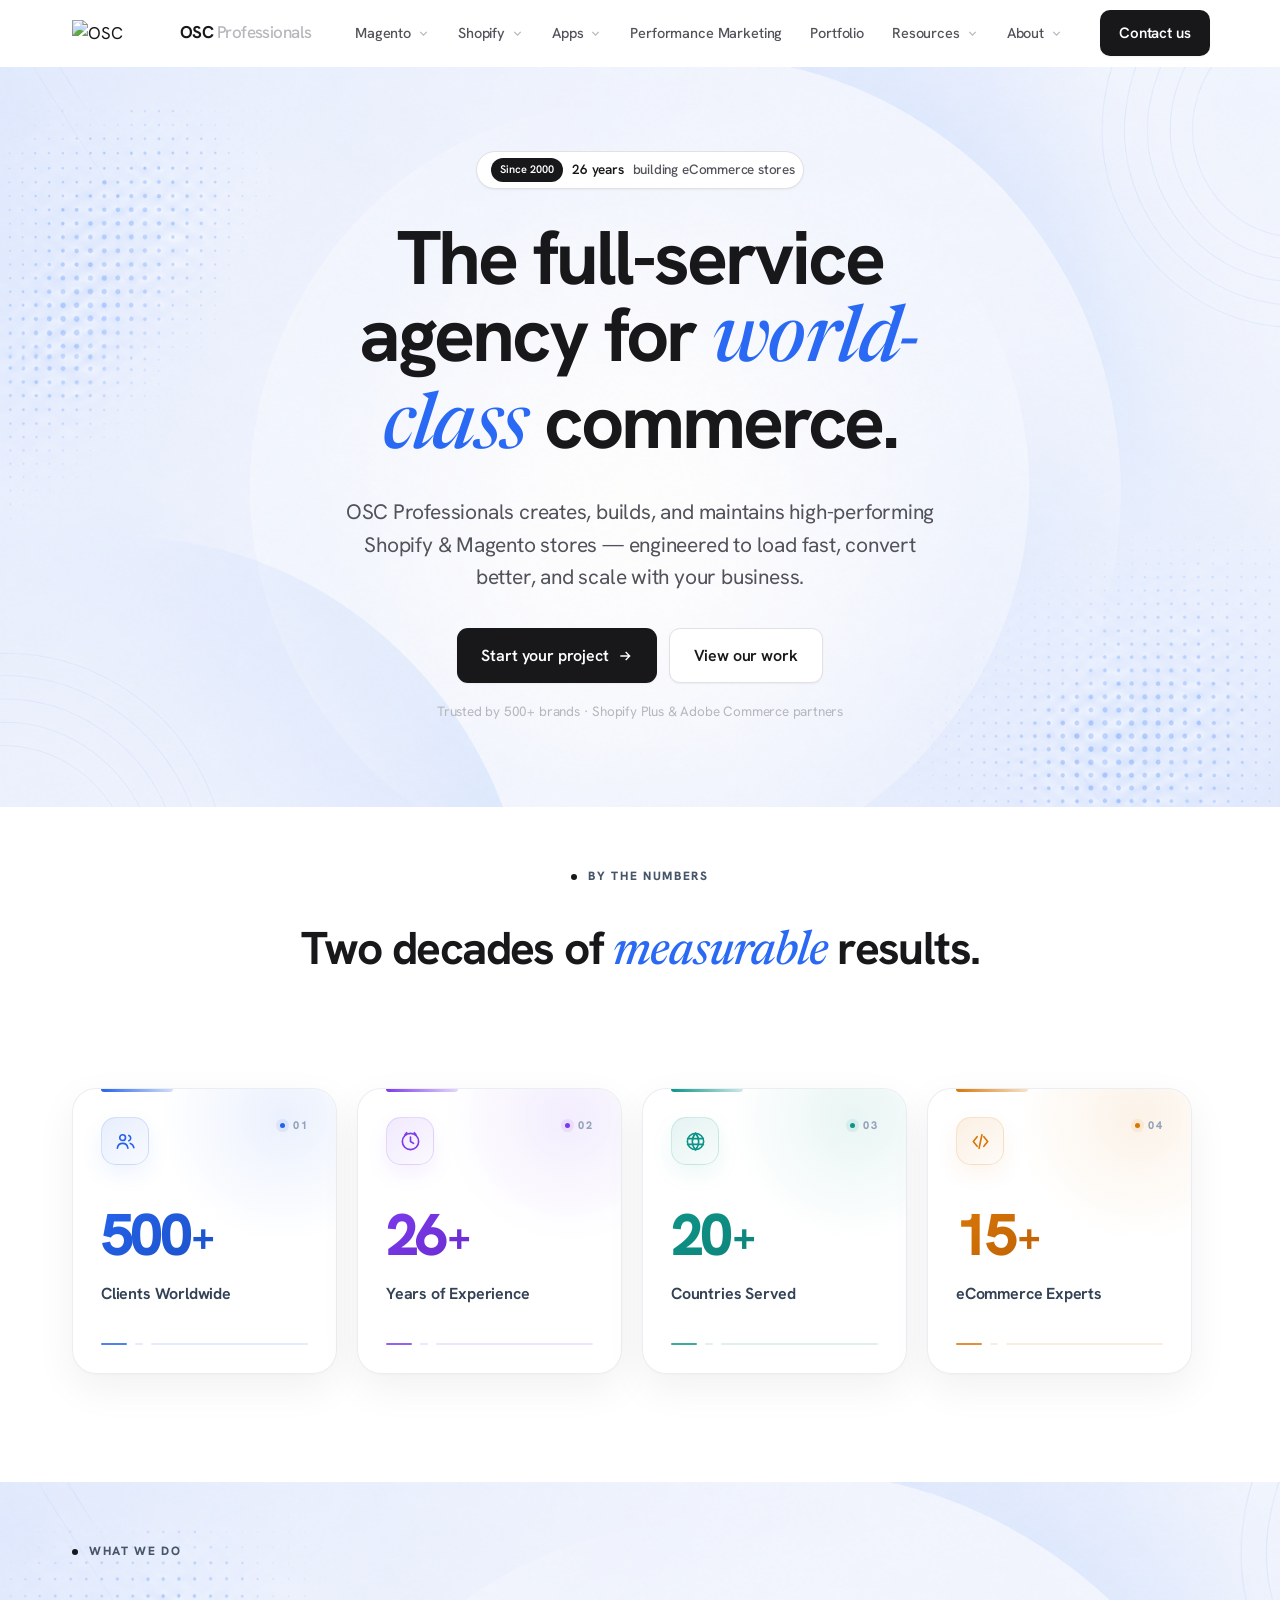
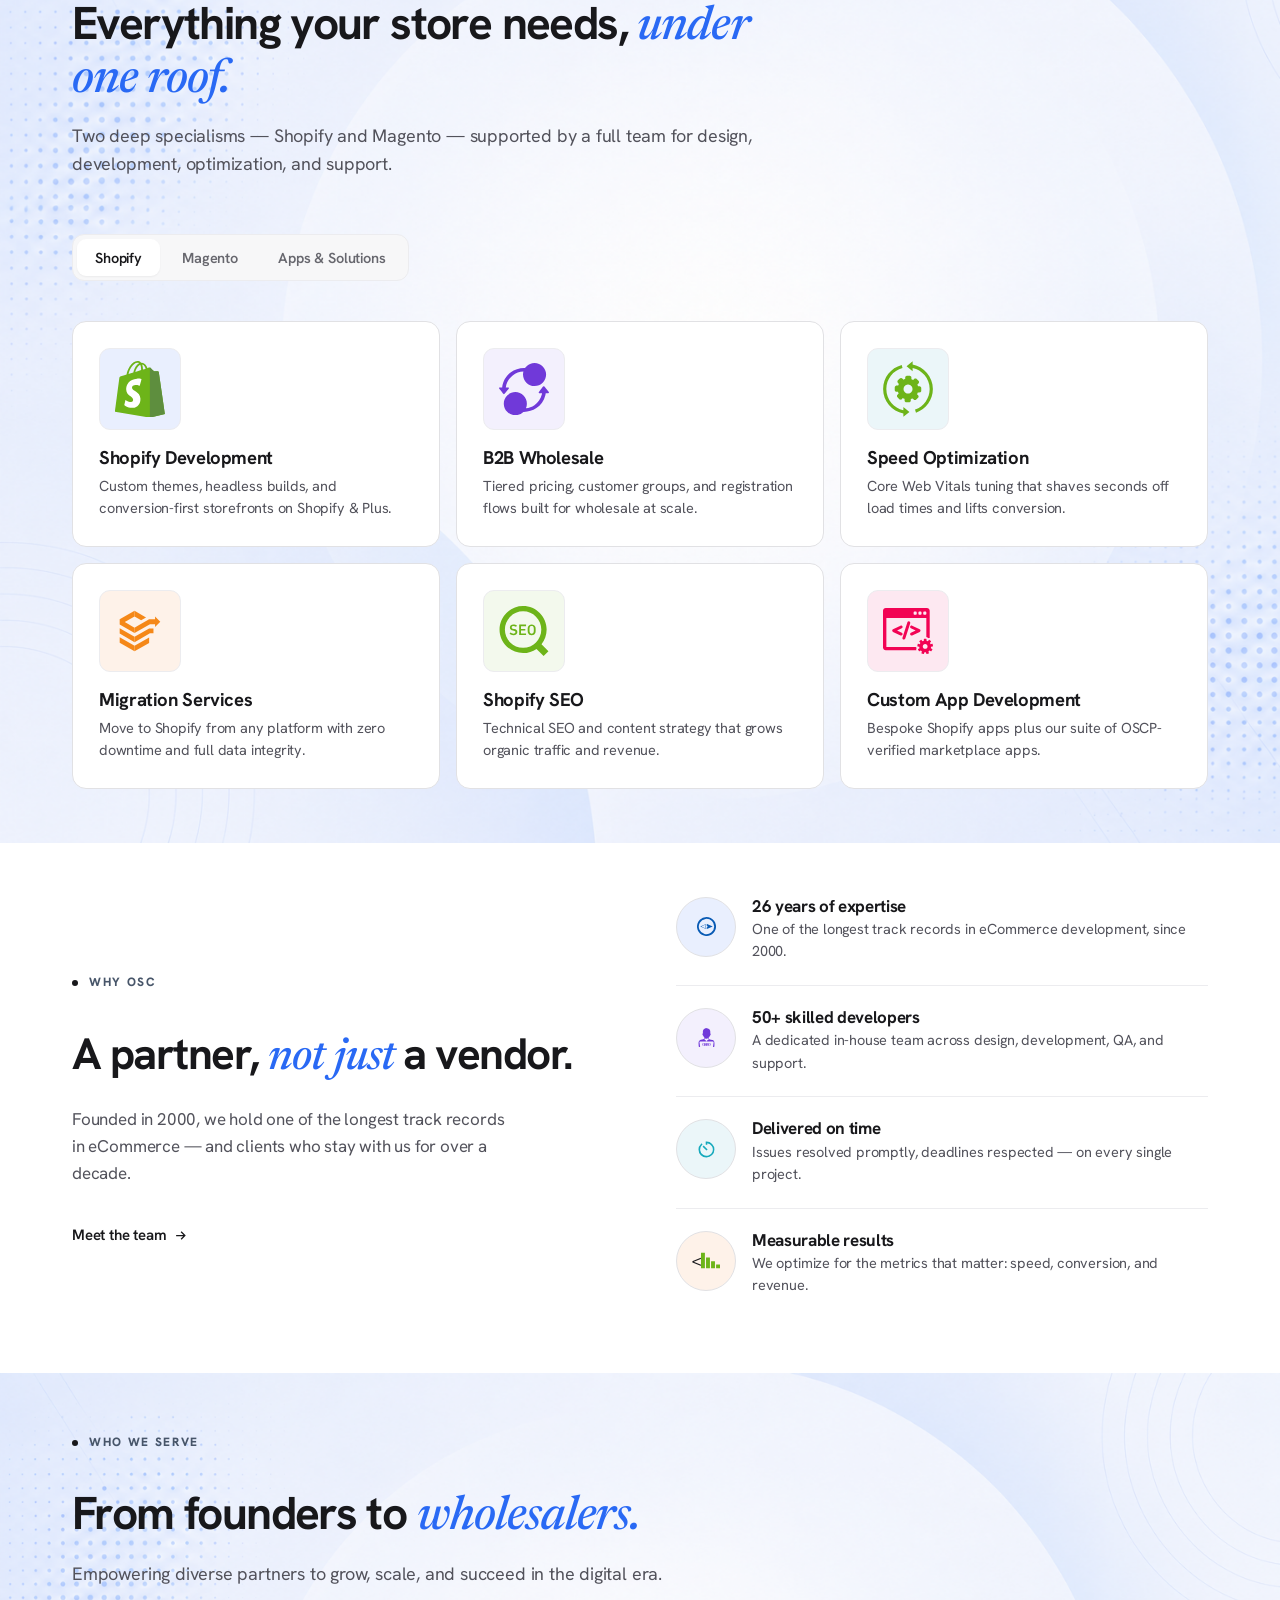
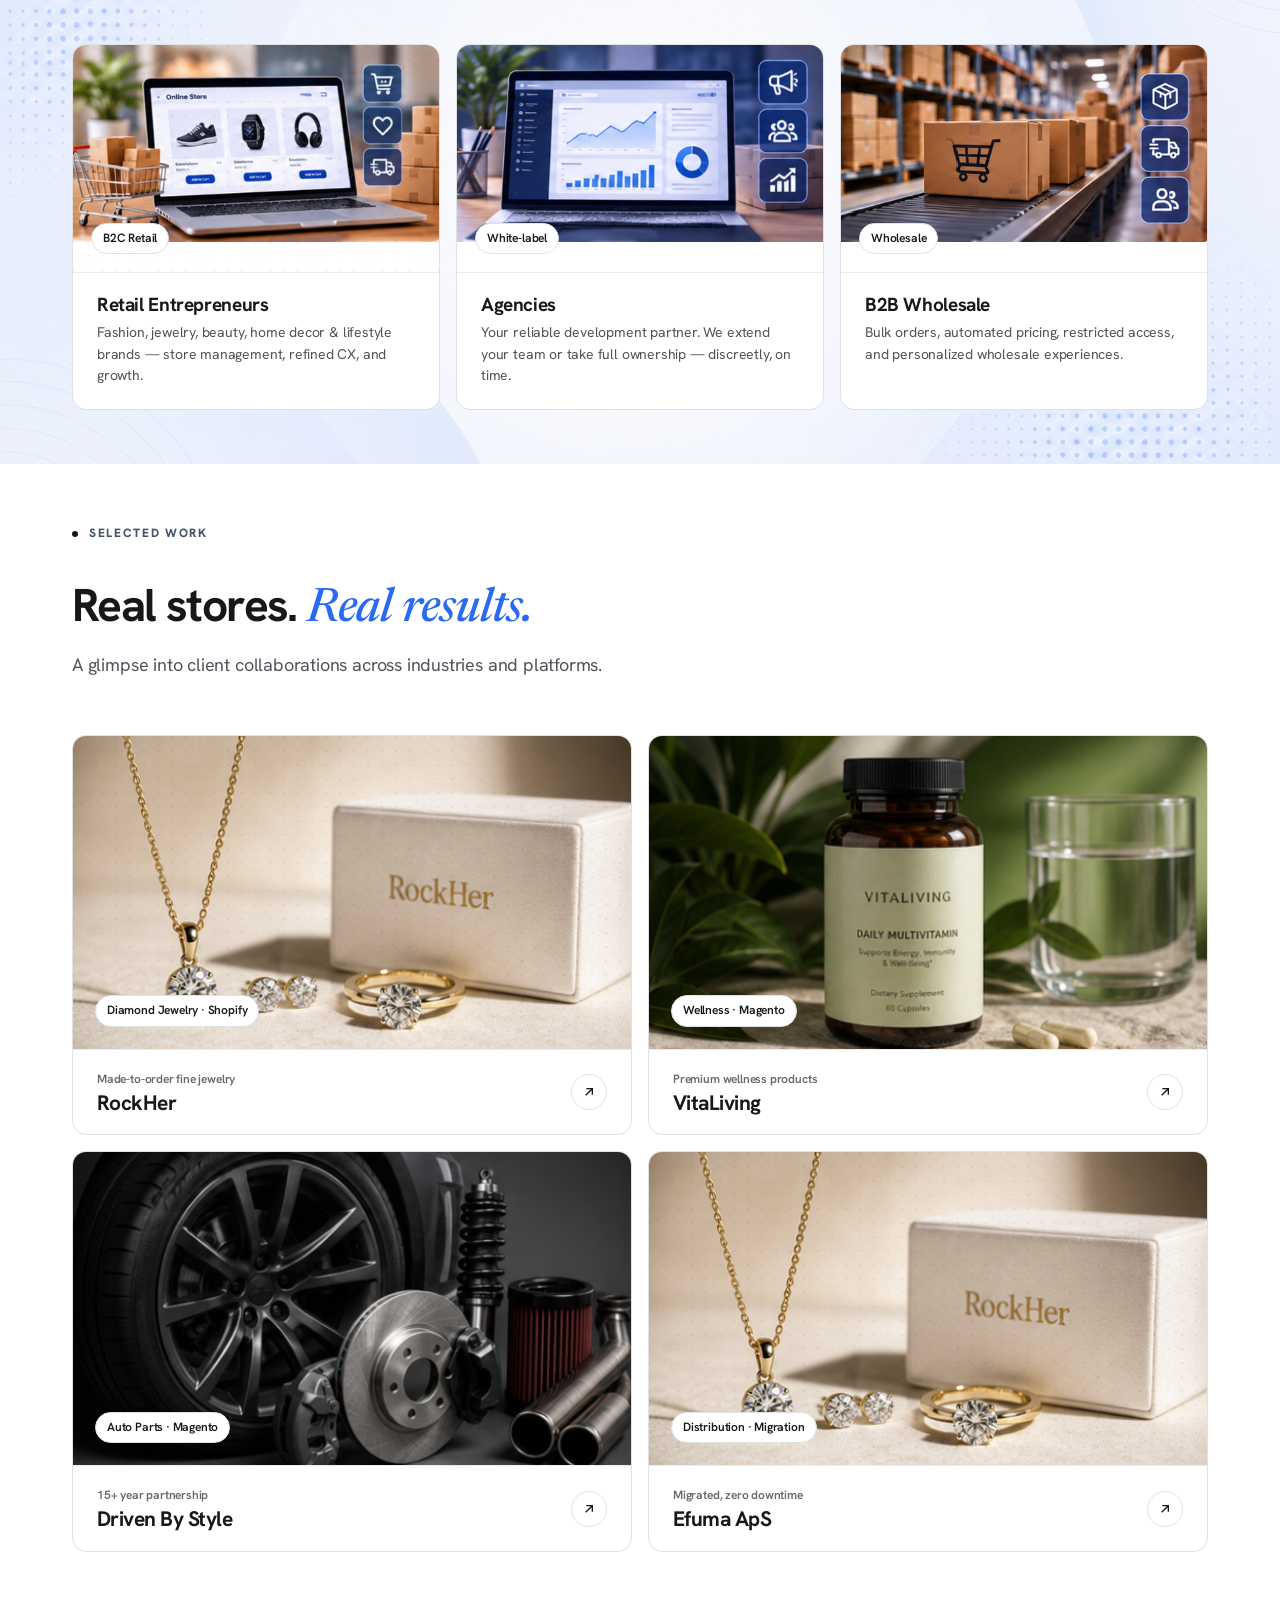
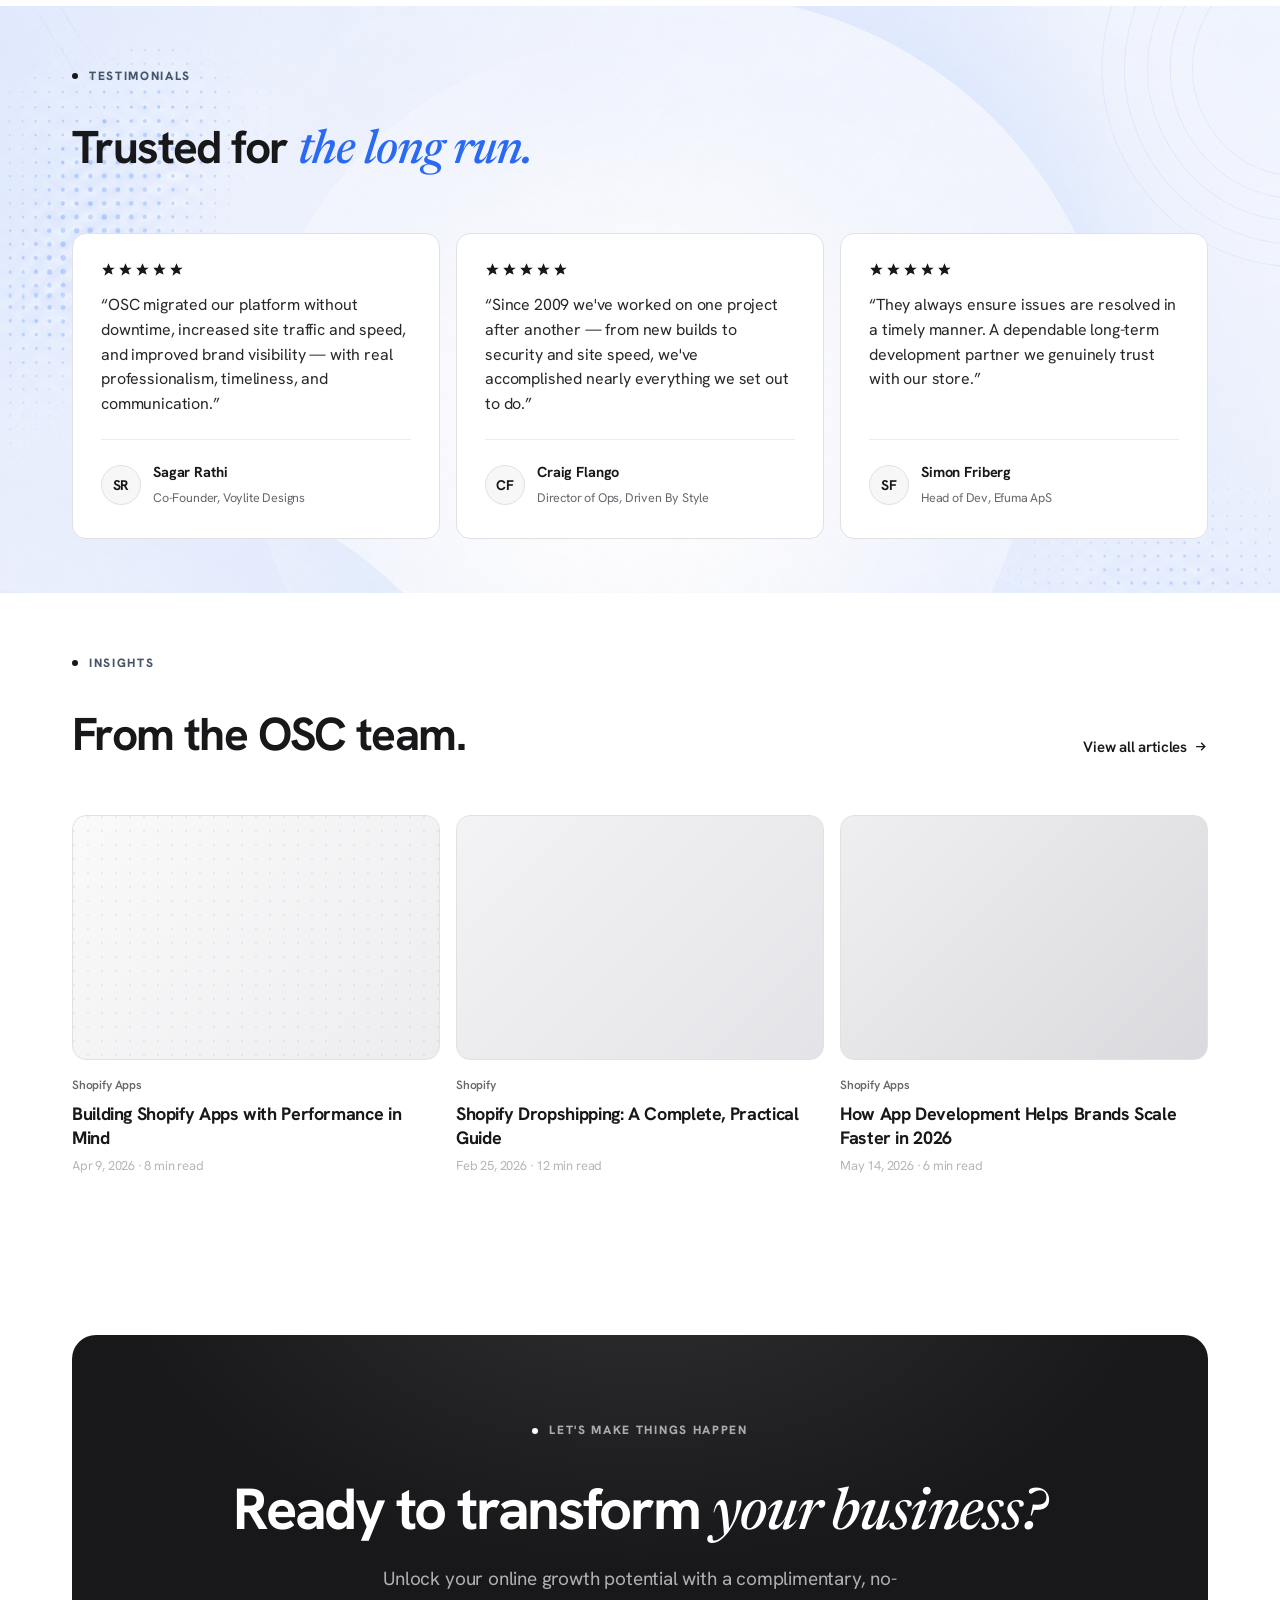
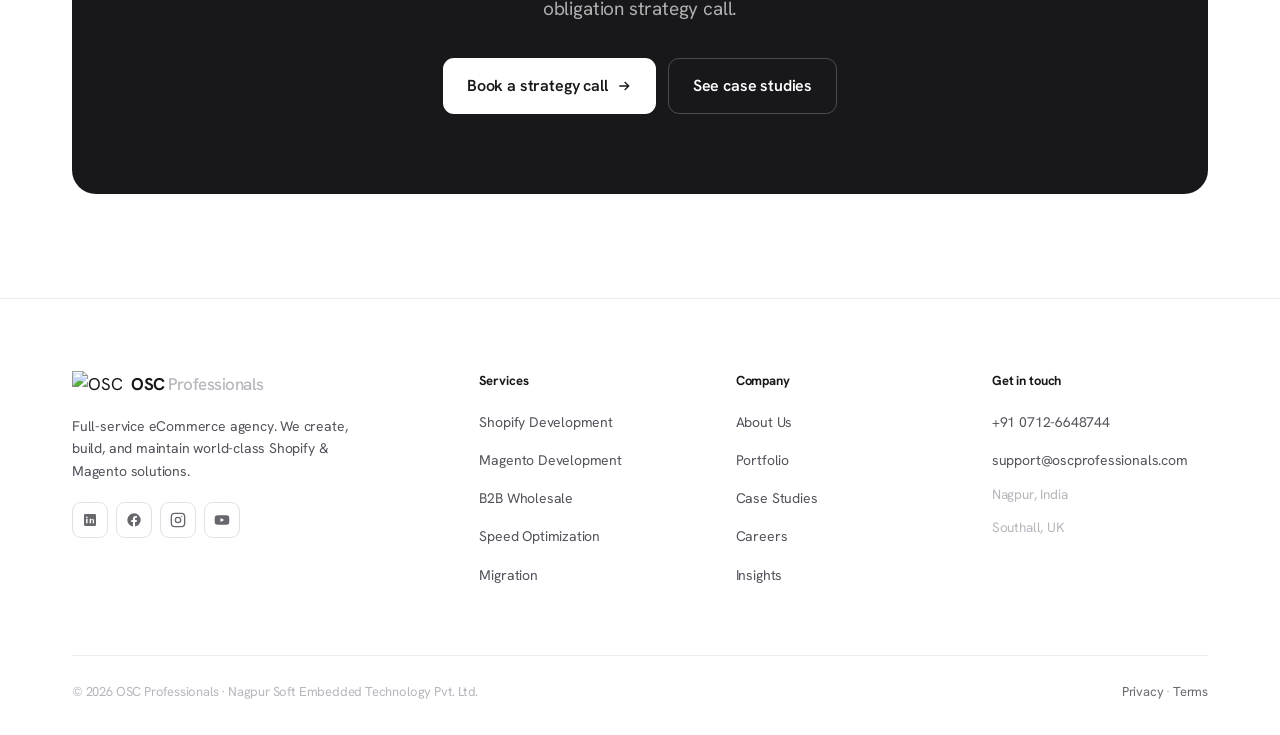
==== home-clean.html @ d9bba9ac "Update home-clean.html" ====
<!DOCTYPE html>
<html lang="en">
<head>
<meta charset="UTF-8" />
<meta name="viewport" content="width=device-width, initial-scale=1.0" />
<title>OSC Professionals — Full Service eCommerce Agency</title>
<link rel="preconnect" href="https://fonts.googleapis.com" />
<link rel="preconnect" href="https://fonts.gstatic.com" crossorigin />
<link href="https://fonts.googleapis.com/css2?family=Hanken+Grotesk:wght@400;500;600;700;800&family=Newsreader:ital,opsz,wght@1,6..72,400;1,6..72,500;0,6..72,500&display=swap" rel="stylesheet" />
<link rel="stylesheet" href="osc-clean.css" />
</head>
<body style="font-size: 17px">
<header class="site" id="hdr">
  <div class="wrap nav">
    <a class="brand" href="index.html">
      <img src="assets/logo-black.png" alt="OSC Professionals" />
      <b>OSC<span> Professionals</span></b>
    </a>
    <nav class="navlinks" id="mainnav">

      <!-- MAGENTO -->
      <div class="navitem">
        <button class="navtrigger">Magento <svg class="chev" viewBox="0 0 24 24" fill="none" stroke="currentColor" stroke-width="2.2"><path d="M6 9l6 6 6-6"/></svg></button>
        <div class="megapanel mega-wide">
          <div>
            <div class="mega-head">Adobe Commerce / Magento</div>
            <div class="mega-cols">
              <a class="mega-link" href="#services"><span class="mi"><svg viewBox="0 0 24 24" fill="none" stroke="currentColor" stroke-width="1.7"><path d="M3 9l9-6 9 6v10a2 2 0 0 1-2 2H5a2 2 0 0 1-2-2z"/><path d="M9 22V12h6v10"/></svg></span><span class="mt"><b>Magento Development</b><span>Custom builds &amp; modules</span></span></a>
              <a class="mega-link" href="#services"><span class="mi"><svg viewBox="0 0 24 24" fill="none" stroke="currentColor" stroke-width="1.7"><path d="M13 2 3 14h9l-1 8 10-12h-9z"/></svg></span><span class="mt"><b>Magento Optimization</b><span>Speed, caching &amp; Core Web Vitals</span></span></a>
              <a class="mega-link" href="#services"><span class="mi"><svg viewBox="0 0 24 24" fill="none" stroke="currentColor" stroke-width="1.7"><path d="M16 3h5v5M21 3l-7 7M8 21H3v-5M3 21l7-7"/></svg></span><span class="mt"><b>Magento Migration</b><span>Seamless, SEO-safe upgrades</span></span></a>
              <a class="mega-link" href="#services"><span class="mi"><svg viewBox="0 0 24 24" fill="none" stroke="currentColor" stroke-width="1.7"><rect x="3" y="3" width="7" height="7" rx="1"/><rect x="14" y="3" width="7" height="7" rx="1"/><rect x="14" y="14" width="7" height="7" rx="1"/><rect x="3" y="14" width="7" height="7" rx="1"/></svg></span><span class="mt"><b>Magento Extensions</b><span>Production-ready add-ons</span></span></a>
              <a class="mega-link" href="#services"><span class="mi"><svg viewBox="0 0 24 24" fill="none" stroke="currentColor" stroke-width="1.7"><path d="M12 22s8-4 8-10V5l-8-3-8 3v7c0 6 8 10 8 10z"/></svg></span><span class="mt"><b>Magento Support</b><span>Monitoring &amp; security patches</span></span></a>
            </div>
          </div>
          <a class="mega-promo" href="#contact">
            <div class="ph">Magento 2 Migration</div>
            <div class="pp">Move up a version with zero downtime and full data integrity.</div>
            <span class="pl">Get a free audit <svg viewBox="0 0 24 24" fill="none" stroke="currentColor" stroke-width="2"><path d="M5 12h14M13 6l6 6-6 6"/></svg></span>
          </a>
        </div>
      </div>

      <!-- SHOPIFY -->
      <div class="navitem">
        <button class="navtrigger">Shopify <svg class="chev" viewBox="0 0 24 24" fill="none" stroke="currentColor" stroke-width="2.2"><path d="M6 9l6 6 6-6"/></svg></button>
        <div class="megapanel mega-wide">
          <div>
            <div class="mega-head">Shopify &amp; Shopify Plus</div>
            <div class="mega-cols">
              <a class="mega-link" href="#services"><span class="mi"><svg viewBox="0 0 24 24" fill="none" stroke="currentColor" stroke-width="1.7"><path d="M12 2 2 7l10 5 10-5z"/><path d="M2 17l10 5 10-5M2 12l10 5 10-5"/></svg></span><span class="mt"><b>Shopify Development</b><span>Themes &amp; headless builds</span></span></a>
              <a class="mega-link" href="#services"><span class="mi"><svg viewBox="0 0 24 24" fill="none" stroke="currentColor" stroke-width="1.7"><path d="M20 7h-9M14 17H5M17 14l3 3-3 3M7 4 4 7l3 3"/></svg></span><span class="mt"><b>Shopify B2B Wholesale Services</b><span>Tiered pricing &amp; groups</span></span></a>
              <a class="mega-link" href="#services"><span class="mi"><svg viewBox="0 0 24 24" fill="none" stroke="currentColor" stroke-width="1.7"><path d="M13 2 3 14h9l-1 8 10-12h-9z"/></svg></span><span class="mt"><b>Shopify Speed Optimization</b><span>Faster loads, more conversions</span></span></a>
              <a class="mega-link" href="#services"><span class="mi"><svg viewBox="0 0 24 24" fill="none" stroke="currentColor" stroke-width="1.7"><path d="M16 3h5v5M21 3l-7 7M8 21H3v-5M3 21l7-7"/></svg></span><span class="mt"><b>Shopify Migration Services</b><span>Any platform → Shopify</span></span></a>
              <a class="mega-link" href="#services"><span class="mi"><svg viewBox="0 0 24 24" fill="none" stroke="currentColor" stroke-width="1.7"><circle cx="11" cy="11" r="8"/><path d="m21 21-4.3-4.3"/></svg></span><span class="mt"><b>Shopify SEO</b><span>Grow organic traffic</span></span></a>
            </div>
          </div>
          <a class="mega-promo" href="#contact">
            <div class="ph">Shopify Plus Partner</div>
            <div class="pp">Conversion-first storefronts built by a certified team.</div>
            <span class="pl">Book a build <svg viewBox="0 0 24 24" fill="none" stroke="currentColor" stroke-width="2"><path d="M5 12h14M13 6l6 6-6 6"/></svg></span>
          </a>
        </div>
      </div>

      <!-- APPS -->
      <div class="navitem">
        <button class="navtrigger">Apps <svg class="chev" viewBox="0 0 24 24" fill="none" stroke="currentColor" stroke-width="2.2"><path d="M6 9l6 6 6-6"/></svg></button>
        <div class="megapanel mega-wide">
          <div>
            <div class="mega-head">OSCP Apps &amp; Solutions</div>
            <div class="mega-cols">
              <a class="mega-link" href="#services"><span class="mi"><svg viewBox="0 0 24 24" fill="none" stroke="currentColor" stroke-width="1.7"><path d="M20 7h-9M14 17H5M17 14l3 3-3 3M7 4 4 7l3 3"/></svg></span><span class="mt"><b>OSCP B2B Wholesale Pricing</b><span>Tiered wholesale pricing</span></span></a>
              <a class="mega-link" href="#services"><span class="mi"><svg viewBox="0 0 24 24" fill="none" stroke="currentColor" stroke-width="1.7"><path d="M12 1v22M17 5H9.5a3.5 3.5 0 0 0 0 7h5a3.5 3.5 0 0 1 0 7H6"/></svg></span><span class="mt"><b>OSCP Pricing &amp; Discount Suite</b><span>Boost average order value</span></span></a>
              <a class="mega-link" href="#services"><span class="mi"><svg viewBox="0 0 24 24" fill="none" stroke="currentColor" stroke-width="1.7"><path d="M21 16V8a2 2 0 0 0-1-1.7l-7-4a2 2 0 0 0-2 0l-7 4A2 2 0 0 0 3 8v8a2 2 0 0 0 1 1.7l7 4a2 2 0 0 0 2 0l7-4A2 2 0 0 0 21 16z"/></svg></span><span class="mt"><b>OSCP Bundle &amp; Upsell</b><span>Frequently-bought-together</span></span></a>
              <a class="mega-link" href="#services"><span class="mi"><svg viewBox="0 0 24 24" fill="none" stroke="currentColor" stroke-width="1.7"><path d="M5 17h14M6 17l-1-5 2-5h10l2 5-1 5M7 7V5h10v2"/><circle cx="7.5" cy="17.5" r="1.5"/><circle cx="16.5" cy="17.5" r="1.5"/></svg></span><span class="mt"><b>OSCP Shipping Rates</b><span>Rules by zone &amp; weight</span></span></a>
              <a class="mega-link" href="#services"><span class="mi"><svg viewBox="0 0 24 24" fill="none" stroke="currentColor" stroke-width="1.7"><path d="M12 2 2 7l10 5 10-5z"/><path d="M2 17l10 5 10-5M2 12l10 5 10-5"/></svg></span><span class="mt"><b>OSCP Add-Ons Tier Pricing</b><span>Quantity-based add-on tiers</span></span></a>
              <a class="mega-link" href="#services"><span class="mi"><svg viewBox="0 0 24 24" fill="none" stroke="currentColor" stroke-width="1.7"><path d="M9.9 4.2A9 9 0 0 1 21 12a9 9 0 0 1-1.6 2.6M6.6 6.6A9 9 0 0 0 3 12a9 9 0 0 0 9 5 9 9 0 0 0 2.4-.3M3 3l18 18"/></svg></span><span class="mt"><b>OSCP Hide Shipping &amp; Payment</b><span>Conditional checkout rules</span></span></a>
              <a class="mega-link" href="#services"><span class="mi"><svg viewBox="0 0 24 24" fill="none" stroke="currentColor" stroke-width="1.7"><rect x="3" y="3" width="18" height="18" rx="2"/><circle cx="8.5" cy="8.5" r="1.5"/><path d="m21 15-5-5L5 21"/></svg></span><span class="mt"><b>OSCP Swatches</b><span>Colour &amp; material swatches</span></span></a>
              <a class="mega-link" href="#services"><span class="mi"><svg viewBox="0 0 24 24" fill="none" stroke="currentColor" stroke-width="1.7"><path d="M16 18l6-6-6-6M8 6l-6 6 6 6"/></svg></span><span class="mt"><b>Custom Shopify App Development</b><span>Bespoke private apps</span></span></a>
              <a class="mega-link" href="#services"><span class="mi"><svg viewBox="0 0 24 24" fill="none" stroke="currentColor" stroke-width="1.7"><polyline points="6 9 6 2 18 2 18 9"/><path d="M6 18H4a2 2 0 0 1-2-2v-5a2 2 0 0 1 2-2h16a2 2 0 0 1 2 2v5a2 2 0 0 1-2 2h-2"/><rect x="6" y="14" width="12" height="8"/></svg></span><span class="mt"><b>Web To Print</b><span>Product configurators</span></span></a>
            </div>
          </div>
          <a class="mega-promo" href="#services">
            <div class="ph">OSCP App Suite</div>
            <div class="pp">Production-ready, OSCP-verified apps for Shopify &amp; Magento.</div>
            <span class="pl">Browse all apps <svg viewBox="0 0 24 24" fill="none" stroke="currentColor" stroke-width="2"><path d="M5 12h14M13 6l6 6-6 6"/></svg></span>
          </a>
        </div>
      </div>

      <!-- PERFORMANCE MARKETING -->
      <a class="navdirect" href="#services">Performance Marketing</a>

      <!-- PORTFOLIO -->
      <a class="navdirect" href="#work">Portfolio</a>

      <!-- RESOURCES -->
      <div class="navitem">
        <button class="navtrigger">Resources <svg class="chev" viewBox="0 0 24 24" fill="none" stroke="currentColor" stroke-width="2.2"><path d="M6 9l6 6 6-6"/></svg></button>
        <div class="megapanel mega-narrow right">
          <div class="mega-cols">
            <a class="mega-link" href="#insights"><span class="mi"><svg viewBox="0 0 24 24" fill="none" stroke="currentColor" stroke-width="1.7"><path d="M4 19.5A2.5 2.5 0 0 1 6.5 17H20"/><path d="M6.5 2H20v20H6.5A2.5 2.5 0 0 1 4 19.5v-15A2.5 2.5 0 0 1 6.5 2z"/></svg></span><span class="mt"><b>Blogs</b><span>Guides &amp; deep dives</span></span></a>
            <a class="mega-link" href="#work"><span class="mi"><svg viewBox="0 0 24 24" fill="none" stroke="currentColor" stroke-width="1.7"><path d="M3 3v18h18"/><rect x="7" y="12" width="3" height="6"/><rect x="12" y="8" width="3" height="10"/><rect x="17" y="5" width="3" height="13"/></svg></span><span class="mt"><b>Case Studies</b><span>Real client results</span></span></a>
          </div>
        </div>
      </div>

      <!-- ABOUT -->
      <div class="navitem">
        <button class="navtrigger">About <svg class="chev" viewBox="0 0 24 24" fill="none" stroke="currentColor" stroke-width="2.2"><path d="M6 9l6 6 6-6"/></svg></button>
        <div class="megapanel mega-narrow right">
          <div class="mega-cols">
            <a class="mega-link" href="#contact"><span class="mi"><svg viewBox="0 0 24 24" fill="none" stroke="currentColor" stroke-width="1.7"><path d="M4 4h16v12H5.2L4 17.2z"/></svg></span><span class="mt"><b>Contact Us</b><span>Talk to our team</span></span></a>
            <a class="mega-link" href="#work"><span class="mi"><svg viewBox="0 0 24 24" fill="none" stroke="currentColor" stroke-width="1.7"><rect x="3" y="3" width="18" height="18" rx="2"/><circle cx="8.5" cy="8.5" r="1.5"/><path d="m21 15-5-5L5 21"/></svg></span><span class="mt"><b>Portfolio</b><span>Selected work</span></span></a>
            <a class="mega-link" href="#why"><span class="mi"><svg viewBox="0 0 24 24" fill="none" stroke="currentColor" stroke-width="1.7"><path d="M17 21v-2a4 4 0 0 0-4-4H5a4 4 0 0 0-4 4v2"/><circle cx="9" cy="7" r="4"/><path d="M23 21v-2a4 4 0 0 0-3-3.87M16 3.13a4 4 0 0 1 0 7.75"/></svg></span><span class="mt"><b>Partners</b><span>Our network</span></span></a>
          </div>
        </div>
      </div>

    </nav>
    <div class="nav-right">
      <a class="btn btn-primary" href="#contact">Contact us</a>
      <button class="navtoggle" aria-label="Menu"><svg viewBox="0 0 24 24" fill="none" stroke="currentColor" stroke-width="2"><path d="M4 7h16M4 12h16M4 17h16"/></svg></button>
    </div>
  </div>
</header>

<!-- HERO -->
<section class="hero">
  <div class="wrap">
    <span class="pill reveal"><span class="tagn">Since 2000</span><b>26 years</b> building eCommerce&nbsp;stores</span>
    <h1 class="reveal">The full-service agency for <span class="serif">world-class</span> commerce.</h1>
    <p class="lead reveal">OSC Professionals creates, builds, and maintains high-performing Shopify &amp; Magento stores — engineered to load fast, convert better, and scale with your business.</p>
    <div class="hero-cta reveal">
      <a class="btn btn-primary btn-lg" href="#contact">Start your project <svg class="arrow" viewBox="0 0 24 24" fill="none" stroke="currentColor" stroke-width="2"><path d="M5 12h14M13 6l6 6-6 6"/></svg></a>
      <a class="btn btn-secondary btn-lg" href="#work">View our work</a>
    </div>
    <p class="hero-note reveal">Trusted by 500+ brands · Shopify Plus &amp; Adobe Commerce partners</p>
  </div>
  </section>
  <!-- count -->
  <section class="section-soft">
  <div class="wrap">
    <div class="sec-head center reveal">
      <span class="eyebrow" style="justify-content:center"><span class="pip"></span>By the numbers</span>
      <h2>Two decades of <span class="serif">measurable</span> results.</h2>
    </div>
    <div class="stats reveal">
       <section class="stats-grid" aria-label="OSC Professionals statistics">
        <article class="stat-card card-blue" aria-label="500 plus clients worldwide">
          <div class="card-top">
            <div class="icon-wrap" aria-hidden="true">
              <svg viewBox="0 0 24 24">
                <circle cx="9" cy="8" r="3"></circle>
                <path d="M3.5 19c.5-3.1 2.4-5 5.5-5s5 1.9 5.5 5"></path>
                <path d="M15.5 5.7a3 3 0 0 1 0 5.6"></path>
                <path d="M17 14c2.1.6 3.3 2.2 3.7 4.5"></path>
              </svg>
            </div>
            <span class="metric-index">01</span>
          </div>
          <div class="stat-number">500<span>+</span></div>
          <p class="stat-label">Clients Worldwide</p>
          <div class="card-detail" aria-hidden="true">
            <span></span><span></span><span></span>
          </div>
        </article>

        <article class="stat-card card-violet" aria-label="26 plus years of experience">
          <div class="card-top">
            <div class="icon-wrap" aria-hidden="true">
              <svg viewBox="0 0 24 24">
                <circle cx="12" cy="12" r="8.5"></circle>
                <path d="M12 7.5V12l3.2 2"></path>
                <path d="M8 2.8 6.3 5"></path>
                <path d="m16 2.8 1.7 2.2"></path>
              </svg>
            </div>
            <span class="metric-index">02</span>
          </div>
          <div class="stat-number">26<span>+</span></div>
          <p class="stat-label">Years of Experience</p>
          <div class="card-detail" aria-hidden="true">
            <span></span><span></span><span></span>
          </div>
        </article>

        <article class="stat-card card-teal" aria-label="20 plus countries served">
          <div class="card-top">
            <div class="icon-wrap" aria-hidden="true">
              <svg viewBox="0 0 24 24">
                <circle cx="12" cy="12" r="8.5"></circle>
                <path d="M3.8 9h16.4"></path>
                <path d="M3.8 15h16.4"></path>
                <path d="M12 3.5c2.2 2.3 3.3 5.1 3.3 8.5S14.2 18.2 12 20.5"></path>
                <path d="M12 3.5C9.8 5.8 8.7 8.6 8.7 12s1.1 6.2 3.3 8.5"></path>
              </svg>
            </div>
            <span class="metric-index">03</span>
          </div>
          <div class="stat-number">20<span>+</span></div>
          <p class="stat-label">Countries Served</p>
          <div class="card-detail" aria-hidden="true">
            <span></span><span></span><span></span>
          </div>
        </article>

        <article class="stat-card card-amber" aria-label="15 plus eCommerce experts">
          <div class="card-top">
            <div class="icon-wrap" aria-hidden="true">
              <svg viewBox="0 0 24 24">
                <path d="m8.5 7-4 5 4 5"></path>
                <path d="m15.5 7 4 5-4 5"></path>
                <path d="m13.5 5-3 14"></path>
              </svg>
            </div>
            <span class="metric-index">04</span>
          </div>
          <div class="stat-number">15<span>+</span></div>
          <p class="stat-label">eCommerce Experts</p>
          <div class="card-detail" aria-hidden="true">
            <span></span><span></span><span></span>
          </div>
        </article>
      </section>
    </div>
  </div>
</section>
<!-- SERVICES -->
<section id="services">
  <div class="wrap">
    <div class="sec-head reveal">
      <span class="eyebrow"><span class="pip"></span>What we do</span>
      <h2>Everything your store needs, <span class="serif">under one roof.</span></h2>
      <p>Two deep specialisms — Shopify and Magento — supported by a full team for design, development, optimization, and support.</p>
    </div>
    <div class="svc-tabs reveal">
      <button class="svc-tab active" data-tab="shopify">Shopify</button>
      <button class="svc-tab" data-tab="magento">Magento</button>
      <button class="svc-tab" data-tab="more">Apps &amp; Solutions</button>
    </div>

    <div class="svc-panel active" data-panel="shopify">
      <div class="svc-grid">
        <div class="svc-card reveal"><div class="ic1"><svg version="1.1" id="Layer_1" xmlns="http://www.w3.org/2000/svg" xmlns:xlink="http://www.w3.org/1999/xlink" x="0px" y="0px" viewBox="0 0 108.44 122.88" style="enable-background:new 0 0 108.44 122.88" xml:space="preserve"><style type="text/css">.st0{fill-rule:evenodd;clip-rule:evenodd;fill:#05c0cf;} .st1{fill-rule:evenodd;clip-rule:evenodd;fill:#5E8E3E;} .st2{fill-rule:evenodd;clip-rule:evenodd;fill:#FFFFFF;}</style><g><path class="st0" d="M94.98,23.66c-0.09-0.62-0.63-0.96-1.08-1c-0.45-0.04-9.19-0.17-9.19-0.17s-7.32-7.1-8.04-7.83 c-0.72-0.72-2.13-0.5-2.68-0.34c-0.01,0-1.37,0.43-3.68,1.14c-0.38-1.25-0.95-2.78-1.76-4.32c-2.6-4.97-6.42-7.6-11.03-7.61 c-0.01,0-0.01,0-0.02,0c-0.32,0-0.64,0.03-0.96,0.06c-0.14-0.16-0.27-0.32-0.42-0.48c-2.01-2.15-4.58-3.19-7.67-3.1 c-5.95,0.17-11.88,4.47-16.69,12.11c-3.38,5.37-5.96,12.12-6.69,17.35c-6.83,2.12-11.61,3.6-11.72,3.63 c-3.45,1.08-3.56,1.19-4.01,4.44C9.03,39.99,0,109.8,0,109.8l75.65,13.08l32.79-8.15C108.44,114.73,95.06,24.28,94.98,23.66 L94.98,23.66z M66.52,16.63c-1.74,0.54-3.72,1.15-5.87,1.82c-0.04-3.01-0.4-7.21-1.81-10.83C63.36,8.47,65.58,13.58,66.52,16.63 L66.52,16.63z M56.69,19.68c-3.96,1.23-8.29,2.57-12.63,3.91c1.22-4.67,3.54-9.33,6.38-12.38c1.06-1.14,2.54-2.4,4.29-3.12 C56.38,11.52,56.73,16.39,56.69,19.68L56.69,19.68z M48.58,3.97c1.4-0.03,2.57,0.28,3.58,0.94C50.55,5.74,49,6.94,47.54,8.5 c-3.78,4.06-6.68,10.35-7.83,16.43c-3.6,1.11-7.13,2.21-10.37,3.21C31.38,18.58,39.4,4.23,48.58,3.97L48.58,3.97z"/><path class="st1" d="M93.9,22.66c-0.45-0.04-9.19-0.17-9.19-0.17s-7.32-7.1-8.04-7.83c-0.27-0.27-0.63-0.41-1.02-0.47l0,108.68 l32.78-8.15c0,0-13.38-90.44-13.46-91.06C94.9,23.04,94.35,22.7,93.9,22.66L93.9,22.66z"/><path class="st2" d="M57.48,39.52l-3.81,14.25c0,0-4.25-1.93-9.28-1.62c-7.38,0.47-7.46,5.12-7.39,6.29 c0.4,6.37,17.16,7.76,18.11,22.69c0.74,11.74-6.23,19.77-16.27,20.41c-12.05,0.76-18.69-6.35-18.69-6.35l2.55-10.86 c0,0,6.68,5.04,12.02,4.7c3.49-0.22,4.74-3.06,4.61-5.07c-0.52-8.31-14.18-7.82-15.04-21.48c-0.73-11.49,6.82-23.14,23.48-24.19 C54.2,37.88,57.48,39.52,57.48,39.52L57.48,39.52z"/></g></svg></div><h3>Shopify Development</h3><p>Custom themes, headless builds, and conversion-first storefronts on Shopify &amp; Plus.</p><span class="ar"><svg viewBox="0 0 24 24" fill="none" stroke="currentColor" stroke-width="2"><path d="M7 17 17 7M8 7h9v9"/></svg></span></div>
        <div class="svc-card reveal"><div class="ic2"><svg xmlns="http://www.w3.org/2000/svg" shape-rendering="geometricPrecision" text-rendering="geometricPrecision" fill="#7039d9" viewBox="0 0 490 511.62"><path d="M348.5 0c31.22 0 59.51 12.68 80 33.15 20.53 20.48 33.21 48.79 33.21 80.06 0 31.25-12.68 59.57-33.16 80.04l-.79.74c-20.43 20.04-48.41 32.42-79.26 32.42-31.22 0-59.51-12.68-80-33.16-20.53-20.47-33.21-48.79-33.21-80.04 0-9.96 1.29-19.63 3.71-28.83-37.8 1.48-74.61 14.71-104.62 37.52-35.46 26.95-61.4 67.41-68.17 117.77l23.57.21c2.98.17 5.1 1.2 6.33 3.09 3.35 5.12-1.38 10.09-4.58 13.61-9.18 9.93-33.06 40.69-37.56 45.94a7.448 7.448 0 0 1-5.86 2.78 7.411 7.411 0 0 1-5.81-2.89c-4.6-5.48-29.03-37.77-37.61-47.58-2.98-3.4-6.64-8.07-3.46-12.73 1.23-1.86 3.38-2.85 6.37-2.97l23.45.22.12-1.25c7.44-61.54 38.9-111.06 82.16-143.94 40.22-30.58 90.69-46.66 141.53-44.59 4.01-5.9 8.56-11.39 13.59-16.42C288.92 12.68 317.23 0 348.5 0zM236.88 439.16c-14.61 27.48-43.52 46.2-76.82 46.2-33.33 0-62.26-18.74-76.86-46.27 1.82-1.19 3.9-2.29 5.62-3.23 11.63-6.48 38.79-6 48.3-14.57l11.53 34.56 1.36 2.51 5.14-14.67-3.47-3.8c-2.63-3.83-1.72-8.16 3.13-8.95 1.63-.26 3.47-.1 5.25-.1 1.88 0 3.99-.17 5.76.22 4.51 1 4.98 5.36 2.73 8.83l-3.48 3.8 4.94 14.05.98-1.89 13.69-34.56c8.58 7.74 38.84 9.28 48.3 14.57l3.9 3.3zm-76.84-153.95c31.22 0 59.51 12.68 80 33.15 20.53 20.48 33.21 48.79 33.21 80.06 0 16.1-3.37 31.42-9.43 45.29 29.82-3.3 58.55-13.9 83.3-30.66 35.21-23.86 62.4-60.27 73.16-105.92.81-3.43 1.52-6.9 2.15-10.38l-25.49.55c-3.1-.09-5.35-1.09-6.68-3-3.64-5.22 1.11-10.54 4.33-14.3 9.22-10.6 33.04-43.3 37.55-48.9a7.735 7.735 0 0 1 6.01-3.07c2.36-.05 4.61.99 6.12 2.81 4.96 5.55 31.35 38.31 40.57 48.23 3.2 3.44 7.16 8.17 4 13.12-1.23 1.97-3.42 3.06-6.53 3.28l-24.41.53c-.94 6.57-2.14 12.93-3.59 19.06-12.89 54.64-45.44 98.24-87.64 126.82-37.36 25.31-82.33 38.81-127.84 37.77-20.38 19.77-48.17 31.97-78.79 31.97-31.22 0-59.51-12.68-80-33.16-20.53-20.47-33.21-48.79-33.21-80.04 0-31.27 12.68-59.58 33.16-80.06 20.47-20.47 48.78-33.15 80.05-33.15zm0 13.1c55.29 0 100.11 44.82 100.11 100.11 0 55.28-44.82 100.1-100.11 100.1S59.93 453.7 59.93 398.42c0-55.29 44.82-100.11 100.11-100.11zm-18.91 117.02c-3.82-3.38-6.83-5.84-7.47-12.88l-.42.01c-.94-.01-1.85-.22-2.7-.71-1.36-.77-2.33-2.11-2.98-3.62-1.37-3.15-2.46-11.46 1-13.81l-.72-1.35c-.13-1.68-.17-3.7-.19-5.83-.14-7.79-.3-17.24-6.57-19.14l-2.7-.81 1.79-2.19c5.06-6.26 10.35-11.75 15.71-15.94 6.03-4.77 12.17-7.93 18.18-8.85 6.17-.94 12.17.49 17.69 4.95 1.63 1.32 3.22 2.91 4.74 4.77 5.91.57 10.72 3.74 14.16 8.28 2.06 2.7 3.62 5.9 4.61 9.3 1 3.39 1.43 7 1.24 10.55-.33 6.36-2.66 12.57-7.34 17.1.83.03 1.59.21 2.28.58 2.61 1.41 2.7 4.44 2.01 6.99-.68 2.13-1.53 4.61-2.35 6.68-1 2.8-2.44 3.33-5.24 3.02-.14 6.94-3.34 8.84-7.64 12.9-3.01 8.84-33.56 8.64-37.09 0zm284.21-261.38c-14.61 27.48-43.53 46.2-76.83 46.2-33.32 0-62.25-18.74-76.85-46.27 1.82-1.2 3.9-2.29 5.62-3.23 11.62-6.48 38.78-6 48.3-14.57l11.53 34.56 1.35 2.51 5.15-14.67-3.48-3.8c-2.62-3.83-1.71-8.16 3.13-8.95 1.64-.26 3.48-.1 5.26-.1 1.88 0 3.98-.17 5.76.22 4.51 1 4.97 5.36 2.73 8.83l-3.48 3.8 4.93 14.04.99-1.88 13.69-34.56c8.58 7.74 38.84 9.28 48.3 14.57l3.9 3.3zm-95.75-23.83c-3.82-3.38-6.83-5.84-7.47-12.88l-.42.01c-.94-.01-1.85-.22-2.7-.71-1.37-.77-2.33-2.11-2.98-3.62-1.37-3.15-2.46-11.46 1-13.82l-.72-1.34c-.14-1.68-.17-3.7-.2-5.83-.13-7.79-.29-17.24-6.56-19.14l-2.7-.82 1.79-2.18c5.05-6.27 10.35-11.75 15.71-15.95 6.03-4.76 12.17-7.92 18.17-8.84 6.18-.94 12.17.49 17.69 4.95 1.64 1.32 3.23 2.91 4.75 4.77 5.91.57 10.72 3.74 14.16 8.28 2.06 2.7 3.62 5.9 4.61 9.3.99 3.38 1.43 7 1.24 10.55-.33 6.36-2.66 12.57-7.34 17.1.82.03 1.59.21 2.28.58 2.61 1.4 2.7 4.43 2.01 6.99-.68 2.13-1.53 4.6-2.35 6.68-1 2.79-2.44 3.33-5.24 3.02-.14 6.94-3.34 8.84-7.64 12.9-3.01 8.84-33.56 8.64-37.09 0zM348.5 13.1c55.29 0 100.11 44.82 100.11 100.11 0 55.28-44.82 100.1-100.11 100.1s-100.11-44.82-100.11-100.1c0-55.29 44.82-100.11 100.11-100.11z"/></svg></div><h3>B2B Wholesale</h3><p>Tiered pricing, customer groups, and registration flows built for wholesale at scale.</p><span class="ar"><svg viewBox="0 0 24 24" fill="none" stroke="currentColor" stroke-width="2"><path d="M7 17 17 7M8 7h9v9"/></svg></span></div>
        <div class="svc-card reveal"><div class="ic3"><svg version="1.1" id="Layer_1" xmlns="http://www.w3.org/2000/svg" xmlns:xlink="http://www.w3.org/1999/xlink" x="0px" y="0px" viewBox="0 0 110.43 123.94" style="enable-background:new 0 0 110.43 123.94" xml:space="preserve"><style type="text/css">.st0{fill-rule:evenodd;clip-rule:evenodd;stroke-width:0.5;stroke-miterlimit:2.6131;}</style><g><path class="st0" d="M78.37,79.91c-0.19,0.47-0.49,0.91-0.88,1.3L73.5,85.2l-0.02,0.02c-0.39,0.39-0.83,0.69-1.3,0.88 c-0.49,0.21-1,0.32-1.55,0.32c-0.55,0-1.07-0.11-1.55-0.32c-0.47-0.21-0.9-0.51-1.27-0.9l-2.6-2.57c-0.16,0.07-0.32,0.16-0.47,0.23 c-0.44,0.21-0.9,0.39-1.34,0.56c-0.02,0.02-0.04,0.02-0.07,0.02c-0.44,0.18-0.91,0.33-1.42,0.49c-0.16,0.05-0.32,0.11-0.49,0.14 l0,3.17c0,0.55-0.11,1.07-0.3,1.55c-0.19,0.47-0.49,0.9-0.88,1.28l-0.04,0.04c-0.39,0.37-0.83,0.67-1.3,0.86 c-0.48,0.19-0.99,0.3-1.51,0.3h-5.7c-0.55,0-1.06-0.11-1.55-0.3c-0.47-0.19-0.91-0.49-1.3-0.88c-0.39-0.39-0.69-0.83-0.88-1.3 c-0.19-0.48-0.3-0.99-0.3-1.55v-3.62c-0.18-0.07-0.35-0.12-0.53-0.19c-0.47-0.18-0.93-0.39-1.41-0.6 c-0.47-0.23-0.93-0.44-1.37-0.67c-0.14-0.07-0.28-0.16-0.42-0.23L41.7,84.2l-0.05,0.05c-0.39,0.37-0.83,0.65-1.3,0.84 c-0.47,0.19-0.98,0.28-1.51,0.28c-0.53,0-1.04-0.09-1.51-0.28c-0.47-0.19-0.91-0.46-1.3-0.83c-0.02-0.02-0.04-0.02-0.04-0.04 l-3.98-4.03c-0.39-0.37-0.7-0.81-0.9-1.28c-0.21-0.47-0.32-1-0.32-1.57c0-0.55,0.11-1.07,0.32-1.57c0.21-0.49,0.51-0.91,0.9-1.28 l2.55-2.55c-0.09-0.18-0.16-0.33-0.23-0.49c-0.19-0.44-0.39-0.9-0.58-1.39c-0.18-0.46-0.35-0.95-0.49-1.44 c-0.05-0.16-0.11-0.33-0.14-0.49h-3.17c-0.55,0-1.07-0.11-1.55-0.3c-0.47-0.19-0.9-0.49-1.28-0.88l-0.04-0.04 c-0.37-0.39-0.67-0.83-0.86-1.28c-0.19-0.48-0.3-0.99-0.3-1.51v-5.7c0-1.13,0.39-2.08,1.18-2.85c0.39-0.39,0.83-0.69,1.3-0.88 c0.48-0.19,0.99-0.3,1.55-0.3h3.62c0.07-0.18,0.12-0.35,0.19-0.53c0.18-0.47,0.39-0.93,0.6-1.41c0.23-0.48,0.44-0.93,0.67-1.37 c0.07-0.14,0.16-0.28,0.23-0.42l-2.27-2.23l-0.05-0.05c-0.37-0.39-0.65-0.83-0.84-1.3c-0.19-0.47-0.28-0.98-0.28-1.51 c0-0.53,0.09-1.04,0.28-1.51c0.19-0.47,0.46-0.91,0.83-1.3c0.02-0.02,0.02-0.04,0.04-0.04L37,38.73c0.39-0.39,0.83-0.69,1.3-0.88 c0.49-0.21,1-0.32,1.55-0.32s1.07,0.11,1.55,0.32c0.47,0.21,0.9,0.51,1.27,0.9l2.55,2.55c0.18-0.09,0.33-0.16,0.49-0.23 c0.44-0.19,0.9-0.39,1.39-0.58c0.46-0.18,0.95-0.35,1.44-0.49c0.18-0.05,0.33-0.11,0.49-0.14l0-3.17c0-0.55,0.11-1.07,0.3-1.55 c0.19-0.47,0.49-0.9,0.88-1.28l0.04-0.04c0.39-0.37,0.83-0.67,1.28-0.86c0.48-0.19,0.99-0.3,1.51-0.3h5.7 c0.55,0,1.06,0.11,1.55,0.3c0.47,0.19,0.91,0.49,1.3,0.88c0.39,0.39,0.69,0.83,0.88,1.3c0.19,0.48,0.3,0.99,0.3,1.55v3.62 c0.18,0.07,0.35,0.12,0.53,0.19c0.47,0.18,0.93,0.39,1.41,0.6c0.47,0.23,0.93,0.44,1.37,0.67c0.14,0.07,0.28,0.16,0.42,0.23 l2.23-2.23c0.39-0.39,0.83-0.69,1.3-0.9c0.49-0.21,1-0.32,1.55-0.32c0.55,0,1.06,0.11,1.55,0.32c0.49,0.21,0.91,0.49,1.3,0.9 l3.99,3.99l0.02,0.02c0.39,0.39,0.69,0.83,0.88,1.3c0.21,0.49,0.32,1,0.32,1.55c0,0.55-0.11,1.07-0.32,1.55 c-0.21,0.48-0.51,0.9-0.9,1.27l-2.55,2.6c0.07,0.16,0.16,0.32,0.23,0.47c0.18,0.4,0.37,0.84,0.56,1.32 c0.02,0.02,0.02,0.04,0.02,0.07c0.18,0.46,0.35,0.95,0.49,1.44c0.05,0.16,0.11,0.33,0.14,0.49h3.17c0.55,0,1.07,0.11,1.55,0.3 c0.47,0.19,0.9,0.49,1.28,0.88l0.04,0.04c0.37,0.39,0.67,0.83,0.86,1.28c0.19,0.48,0.3,0.99,0.3,1.51v5.7 c0,0.55-0.11,1.06-0.3,1.55c-0.19,0.47-0.49,0.91-0.88,1.32c-0.39,0.39-0.83,0.69-1.3,0.88c-0.48,0.19-0.99,0.3-1.55,0.3h-3.62 c-0.07,0.18-0.12,0.35-0.19,0.53c-0.18,0.47-0.37,0.93-0.6,1.41c-0.23,0.47-0.44,0.93-0.67,1.37c-0.07,0.14-0.16,0.28-0.23,0.42 l2.23,2.23c0.39,0.39,0.69,0.83,0.9,1.3c0.21,0.49,0.32,1,0.32,1.55c0,0.55-0.11,1.06-0.32,1.55L78.37,79.91L78.37,79.91z M44.99,116c-12.7-2.39-23.86-9.16-31.85-18.67C5.09,87.76,0.25,75.43,0.25,61.99c0-12.63,4.27-24.28,11.46-33.57 C19.04,18.93,29.41,11.9,41.37,8.8l1.78,6.86c-10.41,2.7-19.44,8.82-25.83,17.09c-6.24,8.08-9.95,18.22-9.95,29.24 c0,11.73,4.21,22.47,11.19,30.78c6.68,7.95,15.91,13.7,26.44,15.98v-7.33l13.39,10.99l-13.39,10.99L44.99,116L44.99,116L44.99,116z M65.44,7.99c12.58,2.37,23.65,9.03,31.63,18.41c8.17,9.6,13.1,22.03,13.1,35.59c0,11.93-3.8,22.97-10.26,31.98 c-6.63,9.25-16.06,16.35-27.06,20.08l-1.14-3.36l-1.14-3.36c0.28-0.09,0.56-0.19,0.83-0.29c9.21-3.31,17.11-9.38,22.72-17.2 c5.62-7.84,8.93-17.45,8.93-27.84c0-11.84-4.28-22.67-11.38-31.01c-6.67-7.84-15.82-13.49-26.24-15.76v7.29L52.05,11.52L65.44,0.53 L65.44,7.99L65.44,7.99L65.44,7.99z M65.16,61.97c0,0.69-0.07,1.35-0.19,1.99h-0.02c-0.12,0.65-0.32,1.27-0.56,1.86 c-0.26,0.62-0.56,1.2-0.91,1.71c-0.33,0.53-0.74,1.02-1.18,1.46c-0.46,0.46-0.93,0.84-1.46,1.2c-0.51,0.33-1.09,0.65-1.71,0.91 c-0.02,0.02-0.05,0.02-0.07,0.04c-0.56,0.23-1.16,0.4-1.78,0.53c-0.65,0.12-1.3,0.19-1.99,0.19c-0.69,0-1.35-0.07-1.99-0.19 c-0.65-0.12-1.27-0.32-1.86-0.56c-0.62-0.26-1.2-0.56-1.71-0.91c-0.53-0.35-1.02-0.76-1.46-1.2c-0.44-0.46-0.83-0.93-1.18-1.46 c-0.33-0.51-0.65-1.09-0.91-1.71c-0.02-0.02-0.02-0.05-0.04-0.07c-0.23-0.56-0.4-1.16-0.53-1.78c-0.12-0.65-0.19-1.3-0.19-1.99 c0-0.69,0.07-1.35,0.19-1.99c0.12-0.65,0.32-1.27,0.56-1.86c0.26-0.62,0.56-1.2,0.91-1.71c0.33-0.53,0.74-1.02,1.18-1.46 c0.46-0.46,0.93-0.84,1.46-1.2c0.51-0.33,1.09-0.65,1.71-0.92c0.02-0.02,0.05-0.02,0.07-0.04c0.58-0.23,1.18-0.4,1.79-0.53 c0.65-0.12,1.3-0.19,1.99-0.19c0.69,0,1.35,0.07,1.99,0.19c0.65,0.12,1.27,0.32,1.86,0.56c0.62,0.26,1.2,0.56,1.71,0.92 c0.53,0.35,1.02,0.76,1.46,1.2c0.44,0.46,0.83,0.93,1.18,1.46c0.33,0.51,0.65,1.09,0.91,1.71c0.02,0.02,0.02,0.05,0.04,0.07 c0.23,0.56,0.4,1.16,0.53,1.78C65.09,60.63,65.16,61.28,65.16,61.97L65.16,61.97z"/></g></svg></div><h3>Speed Optimization</h3><p>Core Web Vitals tuning that shaves seconds off load times and lifts conversion.</p><span class="ar"><svg viewBox="0 0 24 24" fill="none" stroke="currentColor" stroke-width="2"><path d="M7 17 17 7M8 7h9v9"/></svg></span></div>
        <div class="svc-card reveal"><div class="ic4"><svg width="50px" height="50px" viewBox="0 0 24 24" id="Artwork" xmlns="http://www.w3.org/2000/svg"><polygon points="4.69 7.7 9.38 4.99 9.38 2.27 2.25 6.38 2.64 6.86 4.26 7.74 4.69 7.7" style="fill:#f58818"/><path d="M9.38,17.36,2.25,13.25V10.66l7.13,4.12Zm0,1.77L2.25,15v2.6l7.13,4.12Zm0-8.71L4.69,7.7,2.25,6.38v2.5L9.38,13" style="fill:#f58818;fill-rule:evenodd"/><path d="M9.38,21.73l7-4V15.1l-7,4m0-4.35,7-4h2.08v2.33H16.78l-7.4,4.29Zm0-1.77L16.79,8.7h2.44v1.36l2.51-2.51-2.51-2.5V6.37H16.36l-1.23.72-1.06.61L11.35,9.27l-2,1.15Z" style="fill:#f58818;fill-rule:evenodd"/><polygon points="9.38 4.99 12.54 6.82 14.9 5.46 9.38 2.27 9.38 4.99" style="fill:#f58818;fill-rule:evenodd"/></svg></div><h3>Migration Services</h3><p>Move to Shopify from any platform with zero downtime and full data integrity.</p><span class="ar"><svg viewBox="0 0 24 24" fill="none" stroke="currentColor" stroke-width="2"><path d="M7 17 17 7M8 7h9v9"/></svg></span></div>
        <div class="svc-card reveal"><div class="ic5"><svg height="50px" width="50px" id="_x32_" xmlns="http://www.w3.org/2000/svg" xmlns:xlink="http://www.w3.org/1999/xlink" viewBox="0 0 512 512" version="1.1" xml:space="preserve"><style type="text/css">
	.st0{fill:#6db419;}
</style><g><path d="M435.244,391.19c32.805-41.18,52.518-93.432,52.503-150.118c0.015-66.486-27.029-126.93-70.608-170.464   C373.593,27.021,313.149-0.016,246.667,0C180.181-0.016,119.742,27.021,76.2,70.608C32.616,114.142,5.576,174.586,5.591,241.072   C5.576,307.55,32.616,367.994,76.2,411.536c43.542,43.587,103.982,70.624,170.468,70.608c50.948,0.016,98.312-15.91,137.281-42.94   L456.756,512l49.653-49.653L435.244,391.19z M378.508,372.916c-33.826,33.773-80.267,54.591-131.841,54.606   c-51.574-0.015-98.015-20.833-131.845-54.606c-33.784-33.834-54.595-80.271-54.61-131.844   c0.015-51.574,20.826-98.011,54.61-131.844c33.83-33.78,80.271-54.591,131.845-54.606c51.574,0.015,98.014,20.826,131.841,54.606   c33.791,33.833,54.602,80.271,54.617,131.844C433.11,292.646,412.299,339.082,378.508,372.916z" class="st0"/>
<path class="st0" d="M155.926,235.105l-5.696-0.792c-14.558-2.058-19.782-7.117-19.782-14.555c0-8.389,6.012-14.402,16.932-14.402   c9.018,0,17.088,2.691,25.794,8.39c0.789,0.473,1.582,0.313,2.214-0.48l7.597-11.704c0.633-0.953,0.473-1.585-0.32-2.218   c-8.542-6.484-21.359-10.76-34.809-10.76c-22.156,0-36.398,12.977-36.398,32.44c0,17.877,11.712,27.852,32.44,30.694l5.696,0.792   c14.875,2.058,19.622,7.125,19.622,14.875c0,9.022-7.437,15.507-20.255,15.507c-12.024,0-22.312-5.852-29.273-11.392   c-0.632-0.632-1.581-0.632-2.214,0.16l-9.811,11.392c-0.632,0.792-0.316,1.737,0.316,2.378   c8.386,7.909,23.733,14.234,39.561,14.234c26.739,0,40.509-14.234,40.509-33.384C188.049,247.762,176.652,237.956,155.926,235.105z   "/><path class="st0" d="M275.566,190.322h-67.408c-0.949,0-1.581,0.632-1.581,1.585v104.435c0,0.953,0.632,1.585,1.581,1.585h67.408   c0.953,0,1.585-0.632,1.585-1.585v-13.602c0-0.952-0.632-1.585-1.585-1.585h-49.368l-0.949-0.953V252.99l0.949-0.952h41.614   c0.953,0,1.586-0.633,1.586-1.586v-13.609c0-0.945-0.633-1.577-1.586-1.577h-41.614l-0.949-0.953v-26.266l0.949-0.945h49.368   c0.953,0,1.585-0.64,1.585-1.585v-13.61C277.151,190.954,276.519,190.322,275.566,190.322z"/><path class="st0" d="M334.448,188.584c-18.514,0-32.439,8.863-37.975,25.954c-2.218,6.645-2.85,12.658-2.85,29.589   c0,16.932,0.632,22.944,2.85,29.589c5.536,17.092,19.462,25.947,37.975,25.947c18.677,0,32.591-8.855,38.139-25.947   c2.21-6.645,2.85-12.657,2.85-29.589c0-16.932-0.64-22.944-2.85-29.589C367.039,197.447,353.124,188.584,334.448,188.584z    M354.542,268.81c-3.003,8.702-9.327,14.082-20.095,14.082c-10.6,0-16.932-5.38-19.938-14.082   c-1.265-3.955-1.898-9.495-1.898-24.682c0-15.355,0.633-20.734,1.898-24.69c3.007-8.702,9.339-14.082,19.938-14.082   c10.768,0,17.092,5.38,20.095,14.082c1.265,3.955,1.904,9.335,1.904,24.69C356.447,259.315,355.807,264.854,354.542,268.81z"/>
</g></svg></div><h3>Shopify SEO</h3><p>Technical SEO and content strategy that grows organic traffic and revenue.</p><span class="ar"><svg viewBox="0 0 24 24" fill="none" stroke="currentColor" stroke-width="2"><path d="M7 17 17 7M8 7h9v9"/></svg></span></div>
        <div class="svc-card reveal"><div class="ic6"><svg version="1.1" id="Capa_1" xmlns="http://www.w3.org/2000/svg" xmlns:xlink="http://www.w3.org/1999/xlink" width="800px" height="800px" viewBox="0 0 419.931 419.931" xml:space="preserve" fill="#f20354">
<g>
	<g>
		<g>
			<path d="M282.895,352.367c-2.176-1.324-4.072-3.099-5.579-5.25c-0.696-0.992-1.284-2.041-1.771-3.125H28.282V100.276h335.624     v159.138c7.165,0.647,13.177,5.353,15.701,11.797c2.235-1.225,4.726-1.982,7.344-2.213c1.771-0.154,3.53-0.044,5.236,0.293     V39.561c0-12.996-10.571-23.569-23.566-23.569H23.568C10.573,15.992,0,26.565,0,39.561v309.146     c0,12.996,10.573,23.568,23.568,23.568h257.179c-2.007-4.064-2.483-8.652-1.302-13.066     C280.126,356.67,281.304,354.354,282.895,352.367z M338.025,55.569c0-4.806,3.896-8.703,8.702-8.703h8.702     c4.807,0,8.702,3.896,8.702,8.703v9.863c0,4.806-3.896,8.702-8.702,8.702h-8.702c-4.807,0-8.702-3.896-8.702-8.702V55.569z      M297.56,55.569c0-4.806,3.896-8.703,8.702-8.703h8.703c4.807,0,8.702,3.896,8.702,8.703v9.863c0,4.806-3.896,8.702-8.702,8.702     h-8.703c-4.806,0-8.702-3.896-8.702-8.702V55.569z M257.094,55.569c0-4.806,3.897-8.703,8.702-8.703h8.702     c4.807,0,8.703,3.896,8.703,8.703v9.863c0,4.806-3.896,8.702-8.703,8.702h-8.702c-4.805,0-8.702-3.896-8.702-8.702V55.569z"/>
			<path d="M419.875,335.77l-2.615-14.83c-0.353-1.997-2.256-3.331-4.255-2.979l-13.188,2.324c-1.583-3.715-3.605-7.195-6.005-10.38     l8.614-10.268c0.626-0.744,0.931-1.709,0.847-2.68c-0.086-0.971-0.554-1.867-1.3-2.494l-11.534-9.68     c-0.746-0.626-1.713-0.93-2.683-0.845c-0.971,0.085-1.867,0.552-2.493,1.298l-8.606,10.26c-3.533-1.8-7.312-3.188-11.271-4.104     v-13.392c0-2.028-1.645-3.674-3.673-3.674h-15.06c-2.027,0-3.673,1.646-3.673,3.674v13.392     c-3.961,0.915-7.736,2.304-11.271,4.104l-8.608-10.259c-1.304-1.554-3.62-1.756-5.175-0.453l-11.535,9.679     c-0.746,0.627-1.213,1.523-1.299,2.494c-0.084,0.971,0.22,1.937,0.846,2.683l8.615,10.266c-2.396,3.184-4.422,6.666-6.005,10.38     l-13.188-2.325c-1.994-0.351-3.901,0.982-4.255,2.979l-2.614,14.83c-0.169,0.959,0.05,1.945,0.607,2.744     c0.561,0.799,1.41,1.342,2.37,1.511l13.198,2.326c0.215,4.089,0.927,8.045,2.073,11.812l-11.6,6.695     c-0.844,0.485-1.459,1.289-1.712,2.229c-0.252,0.941-0.119,1.943,0.367,2.787l7.529,13.041c0.485,0.844,1.289,1.459,2.229,1.711     c0.313,0.084,0.632,0.125,0.951,0.125c0.639,0,1.272-0.166,1.836-0.492l11.609-6.703c2.73,2.925,5.812,5.517,9.18,7.709     l-4.584,12.593c-0.332,0.916-0.289,1.926,0.123,2.809s1.157,1.566,2.072,1.898l14.148,5.149c0.406,0.148,0.832,0.224,1.257,0.224     c0.53,0,1.063-0.115,1.554-0.345c0.883-0.411,1.564-1.157,1.897-2.073l4.583-12.593c1.965,0.238,3.965,0.361,5.994,0.361     s4.029-0.125,5.994-0.361l4.584,12.593c0.332,0.916,1.016,1.662,1.897,2.073c0.49,0.229,1.021,0.345,1.554,0.345     c0.424,0,0.85-0.074,1.256-0.224l14.15-5.149c0.913-0.332,1.659-1.017,2.07-1.898c0.412-0.883,0.456-1.893,0.123-2.809     l-4.584-12.591c3.365-2.192,6.447-4.786,9.18-7.709l11.609,6.703c0.563,0.324,1.197,0.492,1.836,0.492     c0.318,0,0.64-0.043,0.951-0.125c0.941-0.252,1.743-0.869,2.229-1.711l7.529-13.043c0.486-0.842,0.619-1.846,0.367-2.787     c-0.253-0.938-0.868-1.742-1.712-2.229l-11.598-6.693c1.146-3.768,1.856-7.724,2.071-11.812l13.198-2.327     c0.96-0.169,1.812-0.712,2.37-1.511C419.825,337.715,420.044,336.729,419.875,335.77z M354.184,359.336     c-11.155,0-20.2-9.045-20.2-20.201s9.046-20.2,20.2-20.2c11.156,0,20.201,9.044,20.201,20.2S365.34,359.336,354.184,359.336z"/>
			<g>
				<path d="M164.695,235.373c0-4.752-2.785-9.117-7.096-11.119l-39.455-18.332l39.456-18.334c4.31-2.004,7.095-6.368,7.095-11.118      v-0.319c0-4.21-2.119-8.075-5.665-10.334c-1.962-1.253-4.247-1.916-6.606-1.916c-1.778,0-3.563,0.391-5.16,1.133l-63.078,29.333      c-4.309,2.004-7.092,6.368-7.092,11.117v0.877c0,4.743,2.782,9.104,7.093,11.118l63.084,29.336      c1.631,0.755,3.368,1.138,5.162,1.138c2.338,0,4.616-0.664,6.597-1.924c3.548-2.268,5.666-6.13,5.666-10.335L164.695,235.373      L164.695,235.373z"/>
				<path d="M226.932,134.012c-2.301-3.15-6.002-5.03-9.901-5.03h-0.314c-5.354,0-10.048,3.425-11.679,8.516L163.478,266.27      c-1.183,3.718-0.517,7.813,1.781,10.962c2.301,3.148,6.002,5.029,9.901,5.029h0.315c5.352,0,10.043-3.426,11.672-8.516      l41.555-128.762C229.896,141.268,229.234,137.167,226.932,134.012z"/>
				<path d="M308.001,194.366l-63.079-29.333c-1.592-0.74-3.374-1.131-5.152-1.131c-2.358,0-4.644,0.661-6.605,1.912      c-3.552,2.263-5.671,6.127-5.671,10.337v0.319c0,4.746,2.783,9.111,7.097,11.123l39.454,18.33l-39.455,18.331      c-4.311,2.002-7.096,6.367-7.096,11.119v0.321c0,4.205,2.119,8.066,5.669,10.336c1.974,1.258,4.254,1.923,6.595,1.923      c1.792,0,3.527-0.383,5.169-1.141l63.082-29.336c4.307-2.009,7.088-6.371,7.088-11.114v-0.877      C315.094,200.735,312.311,196.371,308.001,194.366z"/>
			</g>
		</g>
	</g>
</g>
</svg></div><h3>Custom App Development</h3><p>Bespoke Shopify apps plus our suite of OSCP-verified marketplace apps.</p><span class="ar"><svg viewBox="0 0 24 24" fill="none" stroke="currentColor" stroke-width="2"><path d="M7 17 17 7M8 7h9v9"/></svg></span></div>
      </div>
    </div>

    <div class="svc-panel" data-panel="magento">
      <div class="svc-grid">
        <div class="svc-card"><div class="ic1"><svg width="20" height="20" viewBox="0 0 24 24" fill="none" stroke="currentColor" stroke-width="1.7"><path d="M3 9l9-6 9 6v10a2 2 0 0 1-2 2H5a2 2 0 0 1-2-2z"/><path d="M9 22V12h6v10"/></svg></div><h3>Magento Development</h3><p>Custom Adobe Commerce builds, modules, and complex B2B storefronts.</p><span class="ar"><svg viewBox="0 0 24 24" fill="none" stroke="currentColor" stroke-width="2"><path d="M7 17 17 7M8 7h9v9"/></svg></span></div>
        <div class="svc-card"><div class="ic2"><svg width="20" height="20" viewBox="0 0 24 24" fill="none" stroke="currentColor" stroke-width="1.7"><path d="M3 3v18h18M7 14l4-4 3 3 5-5"/></svg></div><h3>Performance Optimization</h3><p>Magento 2 speed, caching, and infrastructure tuning for high-traffic stores.</p><span class="ar"><svg viewBox="0 0 24 24" fill="none" stroke="currentColor" stroke-width="2"><path d="M7 17 17 7M8 7h9v9"/></svg></span></div>
        <div class="svc-card"><div class="ic3"><svg width="20" height="20" viewBox="0 0 24 24" fill="none" stroke="currentColor" stroke-width="1.7"><path d="M16 3h5v5M21 3l-7 7M8 21H3v-5M3 21l7-7"/></svg></div><h3>Magento 1 → 2 Migration</h3><p>Seamless upgrades that preserve SEO, data, and customisations.</p><span class="ar"><svg viewBox="0 0 24 24" fill="none" stroke="currentColor" stroke-width="2"><path d="M7 17 17 7M8 7h9v9"/></svg></span></div>
        <div class="svc-card"><div class="ic4"><svg width="20" height="20" viewBox="0 0 24 24" fill="none" stroke="currentColor" stroke-width="1.7"><rect x="3" y="3" width="7" height="7" rx="1"/><rect x="14" y="3" width="7" height="7" rx="1"/><rect x="14" y="14" width="7" height="7" rx="1"/><rect x="3" y="14" width="7" height="7" rx="1"/></svg></div><h3>Extensions</h3><p>Production-ready extensions and custom modules for any requirement.</p><span class="ar"><svg viewBox="0 0 24 24" fill="none" stroke="currentColor" stroke-width="2"><path d="M7 17 17 7M8 7h9v9"/></svg></span></div>
        <div class="svc-card"><div class="ic5"><svg width="20" height="20" viewBox="0 0 24 24" fill="none" stroke="currentColor" stroke-width="1.7"><path d="M12 22s8-4 8-10V5l-8-3-8 3v7c0 6 8 10 8 10z"/></svg></div><h3>Support &amp; Maintenance</h3><p>Proactive monitoring, security patches, and on-call developer support.</p><span class="ar"><svg viewBox="0 0 24 24" fill="none" stroke="currentColor" stroke-width="2"><path d="M7 17 17 7M8 7h9v9"/></svg></span></div>
        <div class="svc-card"><div class="ic6"><svg width="20" height="20" viewBox="0 0 24 24" fill="none" stroke="currentColor" stroke-width="1.7"><rect x="2" y="7" width="20" height="14" rx="2"/><path d="M16 21V5a2 2 0 0 0-2-2h-4a2 2 0 0 0-2 2v16"/></svg></div><h3>B2B Commerce</h3><p>Company accounts, shared catalogs, and quote workflows for B2B selling.</p><span class="ar"><svg viewBox="0 0 24 24" fill="none" stroke="currentColor" stroke-width="2"><path d="M7 17 17 7M8 7h9v9"/></svg></span></div>
      </div>
    </div>

    <div class="svc-panel" data-panel="more">
      <div class="svc-grid">
        <div class="svc-card"><div class="ic1"><svg width="20" height="20" viewBox="0 0 24 24" fill="none" stroke="currentColor" stroke-width="1.7"><path d="M20 7 9 18l-5-5"/></svg></div><h3>OSCP Wholesale B2B</h3><p>Wholesale pricing by collection, product, and customer tag, with tiered discounts.</p><span class="ar"><svg viewBox="0 0 24 24" fill="none" stroke="currentColor" stroke-width="2"><path d="M7 17 17 7M8 7h9v9"/></svg></span></div>
        <div class="svc-card"><div class="ic2"><svg width="20" height="20" viewBox="0 0 24 24" fill="none" stroke="currentColor" stroke-width="1.7"><path d="M12 1v22M17 5H9.5a3.5 3.5 0 0 0 0 7h5a3.5 3.5 0 0 1 0 7H6"/></svg></div><h3>Pricing &amp; Discount Suite</h3><p>Boost AOV with tiered pricing and a customizable widget across the store.</p><span class="ar"><svg viewBox="0 0 24 24" fill="none" stroke="currentColor" stroke-width="2"><path d="M7 17 17 7M8 7h9v9"/></svg></span></div>
        <div class="svc-card"><div class="ic3"><svg width="20" height="20" viewBox="0 0 24 24" fill="none" stroke="currentColor" stroke-width="1.7"><path d="M21 16V8a2 2 0 0 0-1-1.7l-7-4a2 2 0 0 0-2 0l-7 4A2 2 0 0 0 3 8v8a2 2 0 0 0 1 1.7l7 4a2 2 0 0 0 2 0l7-4A2 2 0 0 0 21 16z"/></svg></div><h3>Bundle &amp; Upsell</h3><p>Recommend frequently-bought-together combos with one-click upsells.</p><span class="ar"><svg viewBox="0 0 24 24" fill="none" stroke="currentColor" stroke-width="2"><path d="M7 17 17 7M8 7h9v9"/></svg></span></div>
        <div class="svc-card"><div class="ic4"><svg width="20" height="20" viewBox="0 0 24 24" fill="none" stroke="currentColor" stroke-width="1.7"><circle cx="12" cy="12" r="10"/><path d="M2 12h20M12 2a15 15 0 0 1 0 20 15 15 0 0 1 0-20z"/></svg></div><h3>Custom Odoo Development</h3><p>Tailored Odoo ERP solutions integrated with your eCommerce stack.</p><span class="ar"><svg viewBox="0 0 24 24" fill="none" stroke="currentColor" stroke-width="2"><path d="M7 17 17 7M8 7h9v9"/></svg></span></div>
        <div class="svc-card"><div class="ic5"><svg width="20" height="20" viewBox="0 0 24 24" fill="none" stroke="currentColor" stroke-width="1.7"><polyline points="6 9 6 2 18 2 18 9"/><path d="M6 18H4a2 2 0 0 1-2-2v-5a2 2 0 0 1 2-2h16a2 2 0 0 1 2 2v5a2 2 0 0 1-2 2h-2"/><rect x="6" y="14" width="12" height="8"/></svg></div><h3>Web to Print</h3><p>Online design and print-ready product configurators for print businesses.</p><span class="ar"><svg viewBox="0 0 24 24" fill="none" stroke="currentColor" stroke-width="2"><path d="M7 17 17 7M8 7h9v9"/></svg></span></div>
        <div class="svc-card"><div class="ic6"><svg width="20" height="20" viewBox="0 0 24 24" fill="none" stroke="currentColor" stroke-width="1.7"><rect x="3" y="3" width="18" height="18" rx="2"/><circle cx="8.5" cy="8.5" r="1.5"/><path d="m21 15-5-5L5 21"/></svg></div><h3>OSCP Swatches</h3><p>Turn dropdowns into colour, image, and material swatches that convert.</p><span class="ar"><svg viewBox="0 0 24 24" fill="none" stroke="currentColor" stroke-width="2"><path d="M7 17 17 7M8 7h9v9"/></svg></span></div>
      </div>
    </div>
  </div>
</section>

<!-- STATS -->


<!-- WHY -->
<section id="why">
  <div class="wrap why-grid">
    <div class="reveal">
      <span class="eyebrow"><span class="pip"></span>Why OSC</span>
      <h2 style="font-size:clamp(30px,4vw,44px);letter-spacing:-.035em;margin:16px 0 22px">A partner, <span class="serif">not just</span> a vendor.</h2>
      <p style="font-size:17px;color:var(--body);margin-bottom:34px;max-width:440px">Founded in 2000, we hold one of the longest track records in eCommerce — and clients who stay with us for over a decade.</p>
      <a class="tlink" href="#contact">Meet the team <svg viewBox="0 0 24 24" fill="none" stroke="currentColor" stroke-width="2"><path d="M5 12h14M13 6l6 6-6 6"/></svg></a>
    </div>
    <div class="why-list reveal">
      <div class="why-item"><div class="ic ic1"><svg id="Layer_1" data-name="Layer 1" xmlns="http://www.w3.org/2000/svg" viewBox="0 0 122.88 122.88" fill="#085ab4"><title>compass-east</title><path d="M61.44,0A61.46,61.46,0,1,1,18,18,61.23,61.23,0,0,1,61.44,0ZM56.38,73.93l0-5.18-.11-.09a7.73,7.73,0,0,1-.67-.6,8.9,8.9,0,0,1,0-12.55h0a8.17,8.17,0,0,1,.7-.62l.16-.13,0-5.63L27.92,61.64,56.38,73.93Zm2.69-5.85,0,7.86v2L21.23,61.66,59.22,45l-.07,11.13-.6.39c-.18.12-.37.25-.54.39a5.26,5.26,0,0,0-.49.44,6.2,6.2,0,0,0,0,8.78c.15.15.31.29.46.42a5,5,0,0,0,.5.37l.6.4v.72ZM63.8,55l.06-8.85,1.29-.64q18.25,7.85,36.5,15.75l-38,16.62.06-10,.77-.36a5.16,5.16,0,0,0,1-.55,5.87,5.87,0,0,0,.85-.7,6.22,6.22,0,0,0,0-8.79h0a6.8,6.8,0,0,0-.82-.69,5.25,5.25,0,0,0-.91-.53l-.77-.37V55ZM96.58,26.3a49.71,49.71,0,1,0,14.55,35.14A49.57,49.57,0,0,0,96.58,26.3Z"/></svg></div><div><h4>26 years of expertise</h4><p>One of the longest track records in eCommerce development, since 2000.</p></div></div>
      <div class="why-item"><div class="ic ic2"><svg version="1.1" id="Layer_1" xmlns="http://www.w3.org/2000/svg" x="0px" y="0px" viewBox="0 0 102.73 122.88" fill="#7039d9"><g><path d="M31.25,37c-1.12,0.04-1.96,0.27-2.54,0.66c-0.33,0.22-0.57,0.5-0.73,0.84c-0.17,0.37-0.25,0.83-0.24,1.35 c0.04,1.53,0.85,3.53,2.4,5.83l0.02,0.03l5.03,8c2.02,3.21,4.13,6.48,6.76,8.88c2.53,2.31,5.59,3.87,9.65,3.88 c4.39,0.01,7.6-1.61,10.21-4.05c2.71-2.54,4.85-6.02,6.96-9.49l5.67-9.33c1.06-2.41,1.44-4.02,1.2-4.97 c-0.14-0.56-0.76-0.84-1.82-0.89c-0.22-0.01-0.46-0.01-0.69-0.01c-0.25,0.01-0.52,0.02-0.79,0.05c-0.15,0.01-0.3,0-0.44-0.03 c-0.5,0.03-1.02-0.01-1.55-0.08l1.94-8.59c-14.4,2.27-25.17-8.42-40.38-2.14L33,37.06C32.36,37.1,31.78,37.08,31.25,37L31.25,37 L31.25,37L31.25,37L31.25,37z M35.45,98.09h3.21c2.07,0,3.47,0.1,4.2,0.29c0.73,0.19,1.29,0.5,1.67,0.94 c0.38,0.43,0.62,0.92,0.71,1.45c0.1,0.54,0.14,1.58,0.14,3.15v5.78c0,1.48-0.07,2.47-0.21,2.97c-0.14,0.5-0.38,0.89-0.73,1.17 c-0.35,0.28-0.77,0.48-1.29,0.59c-0.51,0.11-1.28,0.17-2.3,0.17h-5.41V98.09L35.45,98.09z M39.75,100.91v10.87 c0.61,0,0.98-0.13,1.12-0.37c0.14-0.25,0.21-0.92,0.21-2.03v-6.42c0-0.75-0.03-1.23-0.07-1.44c-0.05-0.21-0.15-0.37-0.32-0.46 C40.52,100.96,40.21,100.91,39.75,100.91L39.75,100.91z M47.71,98.09h7.15v3.3H52v3.15h2.67v3.13H52v3.63h3.15v3.3h-7.45V98.09 L47.71,98.09z M67.28,98.09l-2.17,16.5h-6.5l-2.49-16.5h4.53c0.51,4.55,0.88,8.4,1.12,11.54c0.23-3.18,0.48-6,0.71-8.47l0.28-3.08 H67.28L67.28,98.09z M31.66,97.21v3.11h-0.43c-0.39,0-0.69,0.08-0.89,0.25c-0.2,0.17-0.34,0.42-0.42,0.78 c-0.05,0.19-0.07,0.71-0.08,1.56c-0.01,0.85-0.1,1.53-0.27,2.02c-0.13,0.38-0.31,0.68-0.54,0.91c-0.18,0.17-0.47,0.34-0.88,0.52 c0.42,0.2,0.74,0.4,0.94,0.62c0.21,0.21,0.38,0.54,0.53,0.97c0.15,0.43,0.22,1.13,0.22,2.08c0,0.86,0.05,1.41,0.13,1.67 c0.09,0.26,0.23,0.45,0.44,0.55c0.21,0.11,0.62,0.16,1.24,0.16v3.07h-1.19c-1.23,0-2.11-0.14-2.63-0.41 c-0.52-0.27-0.89-0.66-1.11-1.18c-0.22-0.52-0.33-1.29-0.33-2.33c0-0.23,0.01-0.46,0.02-0.68c0.01-0.14,0.01-0.28,0.01-0.43 c0-0.74-0.07-1.26-0.2-1.57c-0.13-0.31-0.32-0.54-0.58-0.68c-0.25-0.14-0.61-0.21-1.09-0.23v-3.25c0.49,0,0.86-0.08,1.1-0.23 s0.43-0.39,0.56-0.7c0.13-0.31,0.19-0.85,0.19-1.59v-0.32c-0.01-0.15-0.01-0.29-0.01-0.44c0-1.12,0.09-1.94,0.28-2.43 c0.19-0.5,0.44-0.89,0.77-1.15c0.25-0.21,0.58-0.36,1.01-0.46c0.56-0.13,1.2-0.2,1.92-0.2H31.66L31.66,97.21z M71.07,97.21v3.11 h0.42c0.39,0,0.69,0.08,0.89,0.25c0.2,0.17,0.34,0.42,0.42,0.78c0.05,0.19,0.07,0.71,0.08,1.56c0.01,0.85,0.1,1.53,0.27,2.02 c0.13,0.38,0.31,0.68,0.54,0.91c0.18,0.17,0.47,0.34,0.88,0.52c-0.42,0.2-0.74,0.4-0.94,0.62c-0.21,0.21-0.38,0.54-0.53,0.97 c-0.15,0.43-0.22,1.13-0.22,2.08c0,0.86-0.04,1.41-0.13,1.67c-0.09,0.26-0.23,0.45-0.44,0.55c-0.21,0.11-0.62,0.16-1.24,0.16v3.07 h1.19c1.24,0,2.11-0.14,2.63-0.41c0.52-0.27,0.89-0.66,1.11-1.18c0.22-0.52,0.33-1.29,0.33-2.33c0-0.23-0.01-0.46-0.02-0.68 c-0.01-0.14-0.01-0.28-0.01-0.43c0-0.74,0.07-1.26,0.2-1.57c0.13-0.31,0.32-0.54,0.58-0.68c0.25-0.14,0.61-0.21,1.09-0.23v-3.25 c-0.49,0-0.86-0.08-1.1-0.23c-0.25-0.15-0.43-0.39-0.56-0.7c-0.13-0.31-0.19-0.85-0.19-1.59v-0.32c0.01-0.15,0.01-0.29,0.01-0.44 c0-1.12-0.09-1.94-0.28-2.43c-0.19-0.5-0.45-0.89-0.77-1.15c-0.25-0.21-0.58-0.36-1.01-0.46c-0.56-0.13-1.2-0.2-1.92-0.2H71.07 L71.07,97.21z M75.72,35.19L75.72,35.19L75.72,35.19c0.21-8.77,1.82-17.63-4.42-24.82C66.86,5.25,55.28,0.42,47.77,0.01 c-3.17-0.17-1.96,2.41-5.09,3.49c-6.46,2.23-12.11,6.97-13.96,13.55c-0.3,1.08-0.51,2.17-0.62,3.26 c-0.21,4.58-0.09,10.04,0.24,14.38c-0.45,0.17-0.86,0.38-1.22,0.62c-0.78,0.52-1.35,1.2-1.73,2.01c-0.36,0.77-0.52,1.65-0.49,2.62 c0.06,2.06,1.01,4.56,2.85,7.31l5.03,8c1.76,2.8,3.6,5.65,5.84,8.06c-0.11,0.32,0.01-0.03-0.06,0.18 c-0.62,1.88-1.66,5.02-2.59,6.78c-6.11,4-20.1,5.03-25.53,8.06c-14.82,8.26-9.47,25.29-9.65,39.35c0.29,3.14,2.07,4.94,5.57,5.21 h3.79l-4.15-31.5c-0.32-2.45,1.42-4.46,3.56-4.46h19.47h22.98c-0.79-5.1-13.98-10.02-14.45-13.86c0.13-0.09,0.25-0.21,0.35-0.35 c1.12-1.56,2.28-4.81,3.08-7.18c2.83,2.29,6.23,3.79,10.6,3.8c3.92,0.01,7.05-1.08,9.68-2.85c0.26,0.37,0.52,0.76,0.8,1.17 c1.25,1.84,2.71,3.97,4.07,5.49c-0.29,4.37-11.73,4.42-13.03,13.78h40.73c2.14,0,3.89,2.01,3.56,4.46l-4.15,31.5h3.79 c3.5-0.27,5.28-2.07,5.58-5.21c-0.99-13.29,3.99-31.75-9.65-39.35c-5.36-2.99-19.06-4.03-25.29-7.9c-1.05-1.3-2.18-2.96-3.18-4.42 c-0.32-0.48-0.63-0.93-0.92-1.34l0.15-0.13c2.99-2.8,5.24-6.45,7.45-10.09L76.92,45c0.03-0.05,0.06-0.11,0.09-0.16l0,0 c1.34-3.05,1.78-5.29,1.38-6.87C78.01,36.5,77.13,35.62,75.72,35.19L75.72,35.19L75.72,35.19z"/></g></svg></div><div><h4>50+ skilled developers</h4><p>A dedicated in-house team across design, development, QA, and support.</p></div></div>
      <div class="why-item"><div class="ic ic3"><svg fill="#16a9bc" viewBox="0 0 24 24" data-name="Layer 1" id="Layer_1" xmlns="http://www.w3.org/2000/svg" width="80px" height="80px"><title/><path d="M12,13.41,13.41,12,8.46,7.05,7.05,8.46Zm7.07-8.48A9.93,9.93,0,0,0,12,2H11V6h2V4.06A8,8,0,1,1,6.34,6.34l.71-.7L5.64,4.22l-.71.71A10,10,0,1,0,19.07,19.07a10,10,0,0,0,0-14.14Z"/></svg></div><div><h4>Delivered on time</h4><p>Issues resolved promptly, deadlines respected — on every single project.</p></div></div>
      <div class="why-item"><div class="ic ic4"><<svg version="1.1" id="Layer_1" xmlns="http://www.w3.org/2000/svg" xmlns:xlink="http://www.w3.org/1999/xlink" x="0px" y="0px" viewBox="0 0 122.88 101.67" xml:space="preserve" fill="#f6782f"><g><path class="st0" d="M67.14,55.68h21.15c1.13,0,2.05,0.92,2.05,2.05v41.9c0,1.12-0.92,2.05-2.05,2.05l-21.15,0 c-1.12,0-2.05-0.92-2.05-2.05v-41.9C65.09,56.6,66.01,55.68,67.14,55.68L67.14,55.68z M2.05,0H23.2c1.13,0,2.05,0.93,2.05,2.05 v97.58c0,1.12-0.93,2.05-2.05,2.05H2.05c-1.12,0-2.05-0.92-2.05-2.05V2.05C0,0.92,0.92,0,2.05,0L2.05,0z M99.68,76.33h21.15 c1.13,0,2.05,0.93,2.05,2.05v21.25c0,1.12-0.92,2.05-2.05,2.05H99.68c-1.12,0-2.05-0.92-2.05-2.05V78.38 C97.64,77.25,98.56,76.33,99.68,76.33L99.68,76.33L99.68,76.33z M34.59,31.5h21.15c1.13,0,2.05,0.93,2.05,2.05v66.07 c0,1.12-0.93,2.05-2.05,2.05H34.59c-1.12,0-2.05-0.92-2.05-2.05V33.55C32.54,32.42,33.47,31.5,34.59,31.5L34.59,31.5z"/></g></svg></div><div><h4>Measurable results</h4><p>We optimize for the metrics that matter: speed, conversion, and revenue.</p></div></div>
    </div>
  </div>
</section>

<!-- INDUSTRIES -->
<section class="section-soft" id="industries">
  <div class="wrap">
    <div class="sec-head reveal">
      <span class="eyebrow"><span class="pip"></span>Who we serve</span>
      <h2>From founders to <span class="serif">wholesalers.</span></h2>
      <p>Empowering diverse partners to grow, scale, and succeed in the digital era.</p>
    </div>
    <div class="ind-grid">
      <div class="ind reveal"><div class="top tx"><span class="tag">B2C Retail</span></div><div class="b"><h3>Retail Entrepreneurs</h3><p>Fashion, jewelry, beauty, home decor &amp; lifestyle brands — store management, refined CX, and growth.</p></div></div>
      <div class="ind reveal"><div class="top tx-2"><span class="tag">White-label</span></div><div class="b"><h3>Agencies</h3><p>Your reliable development partner. We extend your team or take full ownership — discreetly, on time.</p></div></div>
      <div class="ind reveal"><div class="top tx-3"><span class="tag">Wholesale</span></div><div class="b"><h3>B2B Wholesale</h3><p>Bulk orders, automated pricing, restricted access, and personalized wholesale experiences.</p></div></div>
    </div>
  </div>
</section>

<!-- WORK -->
<section id="work">
  <div class="wrap">
    <div class="sec-head reveal">
      <span class="eyebrow"><span class="pip"></span>Selected work</span>
      <h2>Real stores. <span class="serif">Real results.</span></h2>
      <p>A glimpse into client collaborations across industries and platforms.</p>
    </div>
    <div class="port-grid">
      <a class="port reveal"><div class="shot tx"><div class="ov"><span class="tag" style="font-size:12px;font-weight:600;color:var(--ink);background:var(--white);border:1px solid var(--line-2);padding:5px 11px;border-radius:999px">Diamond Jewelry · Shopify</span></div></div><div class="meta"><div><div class="tag">Made-to-order fine jewelry</div><h3>RockHer</h3></div><span class="go"><svg viewBox="0 0 24 24" fill="none" stroke="currentColor" stroke-width="2"><path d="M7 17 17 7M8 7h9v9"/></svg></span></div></a>
      <a class="port reveal"><div class="shot tx-2"><div class="ov"><span class="tag" style="font-size:12px;font-weight:600;color:var(--ink);background:var(--white);border:1px solid var(--line-2);padding:5px 11px;border-radius:999px">Wellness · Magento</span></div></div><div class="meta"><div><div class="tag">Premium wellness products</div><h3>VitaLiving</h3></div><span class="go"><svg viewBox="0 0 24 24" fill="none" stroke="currentColor" stroke-width="2"><path d="M7 17 17 7M8 7h9v9"/></svg></span></div></a>
      <a class="port reveal"><div class="shot tx-3"><div class="ov"><span class="tag" style="font-size:12px;font-weight:600;color:var(--ink);background:var(--white);border:1px solid var(--line-2);padding:5px 11px;border-radius:999px">Auto Parts · Magento</span></div></div><div class="meta"><div><div class="tag">15+ year partnership</div><h3>Driven By Style</h3></div><span class="go"><svg viewBox="0 0 24 24" fill="none" stroke="currentColor" stroke-width="2"><path d="M7 17 17 7M8 7h9v9"/></svg></span></div></a>
      <a class="port reveal"><div class="shot tx"><div class="ov"><span class="tag" style="font-size:12px;font-weight:600;color:var(--ink);background:var(--white);border:1px solid var(--line-2);padding:5px 11px;border-radius:999px">Distribution · Migration</span></div></div><div class="meta"><div><div class="tag">Migrated, zero downtime</div><h3>Efuma ApS</h3></div><span class="go"><svg viewBox="0 0 24 24" fill="none" stroke="currentColor" stroke-width="2"><path d="M7 17 17 7M8 7h9v9"/></svg></span></div></a>
    </div>
  </div>
</section>

<!-- TESTIMONIALS -->
<section id="review" class="section-soft">
  <div class="wrap">
    <div class="sec-head reveal">
      <span class="eyebrow"><span class="pip"></span>Testimonials</span>
      <h2>Trusted for <span class="serif">the long run.</span></h2>
    </div>
    <div class="tst-grid">
      <div class="tst-card reveal">
        <div class="stars"><svg viewBox="0 0 24 24" fill="currentColor"><path d="M12 2l3 7h7l-5.5 4 2 7L12 17l-6.5 5 2-7L2 9h7z"/></svg><svg viewBox="0 0 24 24" fill="currentColor"><path d="M12 2l3 7h7l-5.5 4 2 7L12 17l-6.5 5 2-7L2 9h7z"/></svg><svg viewBox="0 0 24 24" fill="currentColor"><path d="M12 2l3 7h7l-5.5 4 2 7L12 17l-6.5 5 2-7L2 9h7z"/></svg><svg viewBox="0 0 24 24" fill="currentColor"><path d="M12 2l3 7h7l-5.5 4 2 7L12 17l-6.5 5 2-7L2 9h7z"/></svg><svg viewBox="0 0 24 24" fill="currentColor"><path d="M12 2l3 7h7l-5.5 4 2 7L12 17l-6.5 5 2-7L2 9h7z"/></svg></div>
        <blockquote>“OSC migrated our platform without downtime, increased site traffic and speed, and improved brand visibility — with real professionalism, timeliness, and communication.”</blockquote>
        <div class="who"><div class="av">SR</div><div><b>Sagar Rathi</b><span>Co-Founder, Voylite Designs</span></div></div>
      </div>
      <div class="tst-card reveal">
        <div class="stars"><svg viewBox="0 0 24 24" fill="currentColor"><path d="M12 2l3 7h7l-5.5 4 2 7L12 17l-6.5 5 2-7L2 9h7z"/></svg><svg viewBox="0 0 24 24" fill="currentColor"><path d="M12 2l3 7h7l-5.5 4 2 7L12 17l-6.5 5 2-7L2 9h7z"/></svg><svg viewBox="0 0 24 24" fill="currentColor"><path d="M12 2l3 7h7l-5.5 4 2 7L12 17l-6.5 5 2-7L2 9h7z"/></svg><svg viewBox="0 0 24 24" fill="currentColor"><path d="M12 2l3 7h7l-5.5 4 2 7L12 17l-6.5 5 2-7L2 9h7z"/></svg><svg viewBox="0 0 24 24" fill="currentColor"><path d="M12 2l3 7h7l-5.5 4 2 7L12 17l-6.5 5 2-7L2 9h7z"/></svg></div>
        <blockquote>“Since 2009 we've worked on one project after another — from new builds to security and site speed, we've accomplished nearly everything we set out to do.”</blockquote>
        <div class="who"><div class="av">CF</div><div><b>Craig Flango</b><span>Director of Ops, Driven By Style</span></div></div>
      </div>
      <div class="tst-card reveal">
        <div class="stars"><svg viewBox="0 0 24 24" fill="currentColor"><path d="M12 2l3 7h7l-5.5 4 2 7L12 17l-6.5 5 2-7L2 9h7z"/></svg><svg viewBox="0 0 24 24" fill="currentColor"><path d="M12 2l3 7h7l-5.5 4 2 7L12 17l-6.5 5 2-7L2 9h7z"/></svg><svg viewBox="0 0 24 24" fill="currentColor"><path d="M12 2l3 7h7l-5.5 4 2 7L12 17l-6.5 5 2-7L2 9h7z"/></svg><svg viewBox="0 0 24 24" fill="currentColor"><path d="M12 2l3 7h7l-5.5 4 2 7L12 17l-6.5 5 2-7L2 9h7z"/></svg><svg viewBox="0 0 24 24" fill="currentColor"><path d="M12 2l3 7h7l-5.5 4 2 7L12 17l-6.5 5 2-7L2 9h7z"/></svg></div>
        <blockquote>“They always ensure issues are resolved in a timely manner. A dependable long-term development partner we genuinely trust with our store.”</blockquote>
        <div class="who"><div class="av">SF</div><div><b>Simon Friberg</b><span>Head of Dev, Efuma ApS</span></div></div>
      </div>
    </div>
  </div>
</section>

<!-- INSIGHTS -->
<section id="insights">
  <div class="wrap">
    <div class="sec-head reveal" style="display:flex;justify-content:space-between;align-items:flex-end;max-width:none;gap:24px;flex-wrap:wrap">
      <div><span class="eyebrow"><span class="pip"></span>Insights</span><h2 style="margin-top:16px">From the OSC team.</h2></div>
      <a class="tlink" href="#">View all articles <svg viewBox="0 0 24 24" fill="none" stroke="currentColor" stroke-width="2"><path d="M5 12h14M13 6l6 6-6 6"/></svg></a>
    </div>
    <div class="blog-grid">
      <a class="post reveal"><div class="img tx"></div><span class="cat">Shopify Apps</span><h3>Building Shopify Apps with Performance in Mind</h3><div class="meta">Apr 9, 2026 · 8 min read</div></a>
      <a class="post reveal"><div class="img tx-2"></div><span class="cat">Shopify</span><h3>Shopify Dropshipping: A Complete, Practical Guide</h3><div class="meta">Feb 25, 2026 · 12 min read</div></a>
      <a class="post reveal"><div class="img tx-3"></div><span class="cat">Shopify Apps</span><h3>How App Development Helps Brands Scale Faster in 2026</h3><div class="meta">May 14, 2026 · 6 min read</div></a>
    </div>
  </div>
</section>

<!-- CTA -->
<section class="cta-band" id="contact">
  <div class="wrap">
    <div class="cta-inner reveal">
      <span class="eyebrow" style="justify-content:center"><span class="pip"></span>Let's make things happen</span>
      <h2>Ready to transform <span class="serif">your business?</span></h2>
      <p>Unlock your online growth potential with a complimentary, no-obligation strategy call.</p>
      <div class="hero-cta">
        <a class="btn btn-inv btn-lg" href="#">Book a strategy call <svg class="arrow" viewBox="0 0 24 24" fill="none" stroke="currentColor" stroke-width="2"><path d="M5 12h14M13 6l6 6-6 6"/></svg></a>
        <a class="btn btn-inv-ghost btn-lg" href="#work">See case studies</a>
      </div>
    </div>
  </div>
</section>

<!-- FOOTER -->
<footer class="site">
  <div class="wrap">
    <div class="foot-top">
      <div>
        <a class="brand" href="index.html"><img src="assets/logo-black.png" alt="OSC" style="height:28px"/><b>OSC<span> Professionals</span></b></a>
        <p class="fdesc">Full-service eCommerce agency. We create, build, and maintain world-class Shopify &amp; Magento solutions.</p>
        <div class="soc">
          <a href="#" aria-label="LinkedIn"><svg viewBox="0 0 24 24" fill="currentColor"><path d="M19 3a2 2 0 0 1 2 2v14a2 2 0 0 1-2 2H5a2 2 0 0 1-2-2V5a2 2 0 0 1 2-2zM8.34 17V10.3H6.13V17zM7.23 9.13a1.28 1.28 0 1 0 0-2.56 1.28 1.28 0 0 0 0 2.56zM18 17v-3.67c0-1.96-1.05-2.87-2.45-2.87a2.11 2.11 0 0 0-1.91 1.05V10.3h-2.2V17h2.2v-3.5c0-.92.17-1.82 1.32-1.82s1.14 1.06 1.14 1.88V17z"/></svg></a>
          <a href="#" aria-label="Facebook"><svg viewBox="0 0 24 24" fill="currentColor"><path d="M22 12a10 10 0 1 0-11.56 9.88v-6.99H7.9V12h2.54V9.8c0-2.5 1.49-3.89 3.78-3.89 1.09 0 2.24.2 2.24.2v2.46h-1.26c-1.24 0-1.63.77-1.63 1.56V12h2.78l-.44 2.89h-2.34v6.99A10 10 0 0 0 22 12z"/></svg></a>
          <a href="#" aria-label="Instagram"><svg viewBox="0 0 24 24" fill="none" stroke="currentColor" stroke-width="2"><rect x="2" y="2" width="20" height="20" rx="5"/><circle cx="12" cy="12" r="4"/><circle cx="17.5" cy="6.5" r="1" fill="currentColor" stroke="none"/></svg></a>
          <a href="#" aria-label="YouTube"><svg viewBox="0 0 24 24" fill="currentColor"><path d="M23 12s0-3.4-.43-5a2.5 2.5 0 0 0-1.76-1.77C19.2 4.8 12 4.8 12 4.8s-7.2 0-8.81.43A2.5 2.5 0 0 0 1.43 7C1 8.6 1 12 1 12s0 3.4.43 5a2.5 2.5 0 0 0 1.76 1.77c1.61.43 8.81.43 8.81.43s7.2 0 8.81-.43A2.5 2.5 0 0 0 22.57 17C23 15.4 23 12 23 12zM9.75 15.02V8.98L15.5 12z"/></svg></a>
        </div>
      </div>
      <div><h5>Services</h5><ul><li><a href="#">Shopify Development</a></li><li><a href="#">Magento Development</a></li><li><a href="#">B2B Wholesale</a></li><li><a href="#">Speed Optimization</a></li><li><a href="#">Migration</a></li></ul></div>
      <div><h5>Company</h5><ul><li><a href="#">About Us</a></li><li><a href="#">Portfolio</a></li><li><a href="#">Case Studies</a></li><li><a href="#">Careers</a></li><li><a href="#">Insights</a></li></ul></div>
      <div><h5>Get in touch</h5><ul><li><a href="tel:+917126648744">+91 0712-6648744</a></li><li><a href="mailto:support@oscprofessionals.com">support@oscprofessionals.com</a></li><li style="color:var(--faint);font-size:13.5px;margin-top:6px">Nagpur, India</li><li style="color:var(--faint);font-size:13.5px">Southall, UK</li></ul></div>
    </div>
    <div class="foot-bot">
      <span>© 2026 OSC Professionals · Nagpur Soft Embedded Technology Pvt. Ltd.</span>
      <span><a href="#">Privacy</a> · <a href="#">Terms</a></span>
    </div>
  </div>
</footer>

<script>
const hdr=document.getElementById('hdr');
addEventListener('scroll',()=>hdr.classList.toggle('scrolled',scrollY>8),{passive:true});
// mobile menu toggle
const mainnav=document.getElementById('mainnav');
document.querySelector('.navtoggle').addEventListener('click',()=>{
  mainnav.classList.toggle('open-mobile');
});
// mega-menu: click/tap toggles a panel (hover handles desktop via CSS)
const navitems=[...document.querySelectorAll('.navitem')];
navitems.forEach(it=>{
  it.querySelector('.navtrigger').addEventListener('click',e=>{
    e.preventDefault();
    const was=it.classList.contains('open');
    navitems.forEach(x=>x.classList.remove('open'));
    if(!was)it.classList.add('open');
  });
});
document.addEventListener('click',e=>{if(!e.target.closest('.navitem'))navitems.forEach(x=>x.classList.remove('open'));});
document.addEventListener('keydown',e=>{if(e.key==='Escape'){navitems.forEach(x=>x.classList.remove('open'));mainnav.classList.remove('open-mobile');}});
// service tabs
document.querySelectorAll('.svc-tab').forEach(t=>t.addEventListener('click',()=>{
  document.querySelectorAll('.svc-tab').forEach(x=>x.classList.remove('active'));
  document.querySelectorAll('.svc-panel').forEach(x=>x.classList.remove('active'));
  t.classList.add('active');document.querySelector(`[data-panel="${t.dataset.tab}"]`).classList.add('active');
}));
// reveal — only activate once frames confirmed painting (never leaves content hidden)
function checkReveal(){document.querySelectorAll('.fx .reveal:not(.in)').forEach(el=>{if(el.getBoundingClientRect().top<innerHeight*0.95)el.classList.add('in');});}
let frames=0;(function tick(){if(++frames>=3){document.documentElement.classList.add('fx');checkReveal();['scroll','resize'].forEach(e=>addEventListener(e,checkReveal,{passive:true}));}else requestAnimationFrame(tick);})();
// count up
function runCount(el){if(el.dataset.done)return;el.dataset.done=1;const t=+el.dataset.count,s=el.dataset.suffix||'';let n=0;(function st(){n+=Math.ceil(t/38);if(n>=t)n=t;el.textContent=n+s;if(n<t)requestAnimationFrame(st);})();}
function checkCount(){document.querySelectorAll('[data-count]').forEach(el=>{if(el.getBoundingClientRect().top<innerHeight*0.88)runCount(el);});}
addEventListener('scroll',checkCount,{passive:true});
</script>
</body>
</html>
---- osc-clean.css ----
/* ============================================================
   OSC Professionals — Clean / Neutral System
   White canvas · black ink · grey UI · hairline borders
   Inspired by Notion / Stripe / Mobbin / Ayko
   ============================================================ */
:root{
  --bg:#ffffff;
  --bg-soft:#f7f7f8;
  --bg-sunken:#fafafa;
  --ink:#18181b;          /* near-black headings */
  --ink-soft:#27272a;
  --body:#52525b;         /* body text */
  --muted:#67676e;        /* secondary / subtitle */
  --faint:#b6b6bd;        /* tertiary / description / captions */
  --num:#c2c2c3;          /* neutral number grey */
  --line:#ececef;         /* hairline */
  --line-2:#e1e1e4;
  --line-3:#d4d4d8;
  --black:#18181b;        /* dark sections / primary btn */
  --black-2:#0c0c0d;
  --white:#ffffff;
  --radius:14px;
  --radius-lg:20px;
  --radius-sm:9px;
  --shadow-xs:0 1px 2px rgba(24,24,27,.05);
  --shadow-sm:0 1px 2px rgba(24,24,27,.04),0 4px 12px -4px rgba(24,24,27,.08);
  --shadow:0 1px 3px rgba(24,24,27,.05),0 18px 40px -20px rgba(24,24,27,.18);
  --shadow-lg:0 2px 6px rgba(24,24,27,.06),0 40px 80px -32px rgba(24,24,27,.30);
  --sans:'Hanken Grotesk',system-ui,-apple-system,sans-serif;
  --serif:'Newsreader',Georgia,serif;
  --maxw:1200px;
}
*{box-sizing:border-box;margin:0;padding:0}
html{scroll-behavior:smooth;-webkit-text-size-adjust:100%}
body{font-family:var(--sans);color:var(--ink);background:var(--bg);line-height:1.6;-webkit-font-smoothing:antialiased;letter-spacing:-.011em}
img{max-width:100%;display:block}
a{color:inherit;text-decoration:none}
::selection{background:#18181b;color:#fff}
.wrap{max-width:var(--maxw);margin:0 auto;padding:0 32px}
h1,h2,h3,h4{font-weight:700;line-height:1.08;letter-spacing:-.03em;color:var(--ink)}
.serif{font-family:var(--serif);font-weight:500;font-style:italic;letter-spacing:-.02em;color: #2969f4;}

/* eyebrow */
.eyebrow{display:inline-flex;align-items:center;gap:9px;font-size:13px;font-weight:600;color:var(--muted);letter-spacing:-.01em}
.eyebrow .pip{width:6px;height:6px;border-radius:50%;background:var(--ink)}

/* buttons */
.btn{font-family:var(--sans);font-weight:600;font-size:15px;letter-spacing:-.01em;border:none;cursor:pointer;display:inline-flex;align-items:center;gap:8px;transition:.18s ease;padding:11px 19px;border-radius:10px;white-space:nowrap}
.btn svg{width:16px;height:16px}
.btn-primary{background:var(--ink);color:#fff;box-shadow:var(--shadow-xs)}
.btn-primary:hover{background:#000;transform:translateY(-1px);box-shadow:var(--shadow-sm)}
.btn-secondary{background:var(--white);color:var(--ink);border:1px solid var(--line-2);box-shadow:var(--shadow-xs)}
.btn-secondary:hover{border-color:var(--line-3);background:var(--bg-soft)}
.btn-ghost{background:transparent;color:var(--ink);padding:11px 8px}
.btn-ghost:hover{color:var(--muted)}
.btn-lg{padding:14px 24px;font-size:16px;border-radius:11px}
.btn-inv{background:#fff;color:var(--ink)}
.btn-inv:hover{background:#f0f0f1;transform:translateY(-1px)}
.btn-inv-ghost{background:transparent;color:#fff;border:1px solid rgba(255,255,255,.22)}
.btn-inv-ghost:hover{background:rgba(255,255,255,.08)}
.arrow{transition:transform .2s ease}
.btn:hover .arrow{transform:translateX(3px)}

/* link w/ arrow */
.tlink{display:inline-flex;align-items:center;gap:6px;font-weight:600;font-size:15px;color:var(--ink)}
.tlink svg{width:15px;height:15px;transition:transform .2s ease}
.tlink:hover svg{transform:translateX(3px)}

/* entrance — static-visible by default; animate only once frames confirmed */
.reveal{opacity:1;transform:none}
.fx .reveal{opacity:0;transform:translateY(20px);transition:opacity .7s cubic-bezier(.22,.7,.2,1),transform .7s cubic-bezier(.22,.7,.2,1)}
.fx .reveal.in{opacity:1;transform:none}

/* ================= HEADER ================= */
header.site{position:sticky;top:0;z-index:60;background:rgba(255,255,255,.78);backdrop-filter:saturate(180%) blur(16px);border-bottom:1px solid transparent;transition:border-color .25s ease,background .35s ease,box-shadow .35s ease}
header.site.scrolled{border-color:var(--line)}
header.site:hover{background:rgba(247,247,248,.92);border-color:var(--line);box-shadow:var(--shadow-sm)}
.nav{display:flex;align-items:center;justify-content:space-between;height:66px;gap:24px}
.brand{display:flex;align-items:center;gap:9px}
.brand img{height:26px}
.brand b{font-size:17px;font-weight:700;letter-spacing:-.03em;white-space:nowrap}
.brand b span{color:var(--faint);font-weight:500}
.navlinks{display:flex;gap:2px;align-items:center;margin-left:6px}
.navitem{position:relative}
.navtrigger{position:relative;display:inline-flex;align-items:center;gap:6px;font-family:var(--sans);font-size:14.5px;font-weight:500;color:var(--body);background:none;border:none;cursor:pointer;padding:8px 13px;border-radius:9px;transition:color .25s ease;letter-spacing:-.01em;line-height:1}
.navtrigger .chev{width:13px;height:13px;color:var(--faint);transition:transform .22s ease}
/* Ayko-style sweeping underline */
.navtrigger::after,.navdirect::after{content:"";position:absolute;left:13px;right:13px;bottom:4px;height:1.5px;background:var(--ink);border-radius:2px;transform:scaleX(0);transform-origin:left center;transition:transform .32s cubic-bezier(.22,.7,.2,1)}
.navitem:hover .navtrigger,.navitem.open .navtrigger{color:var(--ink)}
.navitem:hover .navtrigger::after,.navitem.open .navtrigger::after{transform:scaleX(1)}
.navitem:hover .navtrigger .chev,.navitem.open .navtrigger .chev{transform:rotate(180deg);color:var(--muted)}

/* direct link (no dropdown) — matches navtrigger */
.navdirect{position:relative;display:inline-flex;align-items:center;font-family:var(--sans);font-size:14.5px;font-weight:500;color:var(--body);text-decoration:none;padding:8px 13px;border-radius:9px;transition:color .25s ease;letter-spacing:-.01em;line-height:1;white-space:nowrap}
.navdirect:hover{color:var(--ink)}
.navdirect:hover::after{transform:scaleX(1)}

/* mega panel */
.megapanel{position:absolute;top:calc(100% + 12px);left:0;background:#fff;border:1px solid var(--line-2);border-radius:16px;box-shadow:var(--shadow-lg);padding:14px;opacity:0;visibility:hidden;pointer-events:none;transform:translateY(7px);transition:opacity .2s ease,transform .2s ease;z-index:80}
.megapanel.right{left:auto;right:0}
.navitem:hover .megapanel,.navitem.open .megapanel{opacity:1;visibility:visible;pointer-events:auto;transform:translateY(0)}
/* invisible hover bridge so the gap doesn't close the menu */
.megapanel::before{content:"";position:absolute;top:-14px;left:0;right:0;height:14px}
.mega-wide{width:600px;display:grid;grid-template-columns:1fr 200px;gap:14px}
.mega-mid{width:430px}
.mega-narrow{width:268px}
.mega-cols{display:grid;grid-template-columns:1fr 1fr;gap:2px}
.mega-narrow .mega-cols{grid-template-columns:1fr}
.mega-link{display:flex;gap:12px;padding:10px 11px;border-radius:11px;transition:.15s;align-items:flex-start}
.mega-link:hover{background:var(--bg-soft)}
.mega-link .mi{flex:0 0 34px;width:34px;height:34px;border-radius:9px;border:1px solid var(--line-2);background:#fff;display:flex;align-items:center;justify-content:center;color:var(--ink);transition:.15s}
.mega-link:hover .mi{background:var(--ink);color:#fff;border-color:var(--ink)}
.mega-link .mi svg{width:17px;height:17px}
.mega-link .mt b{font-size:13.5px;font-weight:600;letter-spacing:-.01em;display:block;color:var(--ink);line-height:1.3}
.mega-link .mt span{font-size:12px;color:var(--muted);line-height:1.35;display:block;margin-top:2px}
.mega-head{font-size:11px;font-weight:700;letter-spacing:.04em;text-transform:uppercase;color:var(--faint);padding:6px 11px 8px}
/* promo card */
.mega-promo{background:var(--ink);border-radius:12px;padding:18px;color:#fff;display:flex;flex-direction:column;position:relative;overflow:hidden}
.mega-promo::before{content:"";position:absolute;inset:0;background:radial-gradient(90% 80% at 80% 0%,rgba(255,255,255,.10),transparent 60%)}
.mega-promo>*{position:relative;z-index:2}
.mega-promo .ph{font-size:15px;font-weight:700;letter-spacing:-.02em;line-height:1.2}
.mega-promo .pp{font-size:12.5px;color:rgba(255,255,255,.66);margin-top:6px;line-height:1.45;flex:1}
.mega-promo .pl{display:inline-flex;align-items:center;gap:6px;font-size:13px;font-weight:600;color:#fff;margin-top:14px}
.mega-promo .pl svg{width:14px;height:14px;transition:transform .2s}
.mega-promo:hover .pl svg{transform:translateX(3px)}
.mega-foot{display:flex;align-items:center;justify-content:space-between;margin-top:8px;padding:10px 11px 4px;border-top:1px solid var(--line)}
.mega-foot a{font-size:13px;font-weight:600;color:var(--ink);display:inline-flex;align-items:center;gap:6px}
.mega-foot a svg{width:14px;height:14px;transition:transform .2s}
.mega-foot a:hover svg{transform:translateX(3px)}
.mega-foot .muted{color:var(--muted);font-weight:500}
.nav-right{display:flex;align-items:center;gap:6px}
.navtoggle{display:none;background:none;border:none;cursor:pointer;color:var(--ink);padding:6px}
.navtoggle svg{width:24px;height:24px}

/* ================= HERO ================= */
.hero{padding:84px 0 84px 0;text-align:center;position:relative;overflow:hidden;background-image: url("osc-hero-bg.png");background-repeat: no-repeat;background-size: cover;}
.hero::before{content:"";position:absolute;inset:0 0 auto;height:560px;background:radial-gradient(120% 90% at 50% -8%,#f4f4f5 0%,transparent 60%);z-index:-1}
.hero .pill{display:inline-flex;align-items:center;gap:9px;background:var(--white);border:1px solid var(--line-2);border-radius:999px;padding:6px 8px 6px 14px;font-size:13.5px;font-weight:500;color:var(--body);box-shadow:var(--shadow-xs);margin-bottom:30px}
.hero .pill b{color:var(--ink);font-weight:600}
.hero .pill .tagn{background:var(--ink);color:#fff;font-size:11px;font-weight:600;padding:3px 9px;border-radius:999px;letter-spacing:0}
.hero h1{font-size:clamp(42px,6.4vw,76px);line-height:1.02;letter-spacing:-.04em;max-width:16ch;margin:0 auto}
.hero h1 .serif{font-size:1.02em}
.hero p.lead{font-size:clamp(17px,2.1vw,21px);color:var(--body);max-width:600px;margin:26px auto 0;line-height:1.55;letter-spacing:-.01em}
.hero-cta{display:flex;gap:12px;justify-content:center;margin-top:34px;flex-wrap:wrap}
.hero-note{margin-top:18px;font-size:13.5px;color:var(--faint)}

/* browser mock */
.mock-wrap{margin-top:64px;padding-bottom:90px;position:relative}
.mock{max-width:1040px;margin:0 auto;background:var(--white);border:1px solid var(--line-2);border-radius:16px;box-shadow:var(--shadow-lg);overflow:hidden;text-align:left}
.mock .bar{height:44px;display:flex;align-items:center;gap:14px;padding:0 16px;border-bottom:1px solid var(--line);background:var(--bg-sunken)}
.mock .dots{display:flex;gap:7px}
.mock .dots i{width:11px;height:11px;border-radius:50%;background:var(--line-3)}
.mock .url{flex:1;max-width:340px;height:24px;background:var(--white);border:1px solid var(--line-2);border-radius:7px;display:flex;align-items:center;padding:0 11px;gap:7px;font-size:12px;color:var(--muted)}
.mock .url svg{width:11px;height:11px}
.mock .body{display:grid;grid-template-columns:200px 1fr;min-height:430px}
.mock .side{border-right:1px solid var(--line);padding:18px 14px;background:var(--bg-sunken)}
.mock .side .si{display:flex;align-items:center;gap:10px;padding:8px 10px;border-radius:8px;font-size:13px;color:var(--body);font-weight:500;margin-bottom:2px}
.mock .side .si.on{background:var(--white);color:var(--ink);box-shadow:var(--shadow-xs);font-weight:600}
.mock .side .si .d{width:15px;height:15px;border-radius:4px;background:var(--line-3)}
.mock .side .si.on .d{background:var(--ink)}
.mock .main{padding:22px 24px}
.mock .mh{display:flex;justify-content:space-between;align-items:center;margin-bottom:18px}
.mock .mh h4{font-size:16px;font-weight:700}
.mock .mh .mbtn{font-size:12px;font-weight:600;color:#fff;background:var(--ink);padding:6px 12px;border-radius:7px}
.mock .kpis{display:grid;grid-template-columns:repeat(3,1fr);gap:12px;margin-bottom:18px}
.mock .kpi{border:1px solid var(--line);border-radius:10px;padding:14px}
.mock .kpi .l{font-size:11px;color:var(--muted);font-weight:600;display:flex;justify-content:space-between;align-items:center}
.mock .kpi .l .up{color:var(--ink);background:var(--bg-soft);border-radius:5px;padding:1px 5px;font-size:10px}
.mock .kpi .v{font-size:23px;font-weight:700;letter-spacing:-.03em;margin-top:8px}
.mock .chart{border:1px solid var(--line);border-radius:10px;padding:16px 16px 12px;height:170px;display:flex;flex-direction:column}
.mock .chart .ct{font-size:12px;font-weight:600;color:var(--muted);margin-bottom:auto}
.mock .bars{display:flex;align-items:flex-end;gap:9px;height:110px}
.mock .bars span{flex:1;background:var(--bg-soft);border-radius:5px 5px 0 0;position:relative;overflow:hidden}
.mock .bars span::after{content:"";position:absolute;inset:auto 0 0;height:var(--h,40%);background:linear-gradient(var(--line-3),var(--ink))}
.mock-badge{position:absolute;background:var(--white);border:1px solid var(--line-2);border-radius:12px;box-shadow:var(--shadow);padding:13px 16px;display:flex;align-items:center;gap:11px;z-index:3}
.mock-badge .ic{width:34px;height:34px;border-radius:9px;background:var(--ink);color:#fff;display:flex;align-items:center;justify-content:center}
.mock-badge .ic svg{width:17px;height:17px}
.mock-badge b{font-size:15px;font-weight:700;display:block;letter-spacing:-.02em}
.mock-badge span{font-size:12px;color:var(--muted)}
.mock-badge.b1{top:54px;left:max(20px,calc(50% - 600px))}
.mock-badge.b2{bottom:130px;right:max(20px,calc(50% - 600px))}

/* ================= LOGO STRIP ================= */
.strip{border-top:1px solid var(--line);border-bottom:1px solid var(--line);padding:34px 0;background:var(--bg)}
.strip .wrap{display:flex;align-items:center;gap:40px;flex-wrap:wrap;justify-content:center}
.strip .lab{font-size:13px;color:var(--muted);font-weight:500}
.strip .set{display:flex;gap:34px;flex-wrap:wrap;align-items:center;justify-content:center}
.strip .set span{font-size:17px;font-weight:700;color:var(--faint);letter-spacing:-.02em;transition:.2s}
.strip .set span:hover{color:var(--ink)}
      }

/* ================= SECTION SCAFFOLD ================= */
section{padding:84px 0}
/* .section-soft{background:var(--bg-soft)} */
.sec-head{max-width:680px;margin-bottom:56px}
.sec-head.center{margin-left:auto;margin-right:auto;text-align:center}
.sec-head h2{font-size:clamp(31px,4.2vw,46px);letter-spacing:-.035em;margin-top:16px;line-height:1.04}
.sec-head h2 .serif{font-size:1.03em}
.sec-head p{font-size:18px;color:var(--body);margin-top:16px;line-height:1.55}

/* ================= SERVICES ================= */
#services,#industries, #review {background-image: url("osc-hero-bg.png");background-repeat: no-repeat;background-size: cover;}
.svc-tabs{display:inline-flex;gap:4px;background:var(--bg-soft);border:1px solid var(--line);padding:4px;border-radius:12px;margin-bottom:40px}
.svc-tab{padding:9px 18px;border-radius:9px;border:none;background:transparent;font-family:var(--sans);font-weight:600;font-size:14.5px;color:var(--muted);cursor:pointer;transition:.18s;letter-spacing:-.01em}
.svc-tab.active{background:var(--white);color:var(--ink);box-shadow:var(--shadow-xs)}
.svc-panel{display:none}
.svc-panel.active{display:block;animation:fade .4s ease}
@keyframes fade{from{opacity:0;transform:translateY(8px)}to{opacity:1;transform:none}}
.svc-grid{display:grid;grid-template-columns:repeat(3,1fr);gap:16px}
.svc-card{background:var(--white);border:1px solid var(--line-2);border-radius:var(--radius);padding:26px;transition:.22s;position:relative}
.svc-card:hover{border-color:var(--line-3);box-shadow:var(--shadow-sm);transform:translateY(-3px)}
.svc-card div {width:82px;height:82px;border-radius:11px;background:var(--bg-soft);border:1px solid var(--line);display:flex;align-items:center;justify-content:center;color:var(--ink);margin-bottom:18px;transition:.22s}
.svc-card:hover .ic{background:var(--ink);color:#fff;border-color:var(--ink)}
.svc-card h3{font-size:18.5px;font-weight:700;letter-spacing:-.02em;margin-bottom:7px}
.svc-card p{font-size:14.5px;color:var(--body);line-height:1.55}
.svc-card .ar{position:absolute;top:26px;right:26px;color:var(--faint);opacity:0;transform:translate(-4px,0);transition:.22s}
.svc-card:hover .ar{opacity:1;transform:none;color:var(--ink)}
.svc-card .ar svg{width:18px;height:18px}

.ic6 {background: #fde8f1 !important;}
.ic2 {background: #f3f0fd !important;}
.ic3 {background: #ebf6f9 !important;}
.ic4 {background: #fef2e9 !important;}
.ic1 {background: #e9effe !important;}
.ic5 {background: #f3f9ed !important;}

.ic1 svg {width: 50px;}
.ic2 svg {width: 50px;}
.ic3 svg {width: 50px;}
#services svg {width: 50px;}



/* ================= STATS ================= */
.stats{border-radius:var(--radius-lg);background:var(--white);display:grid;grid-template-columns:repeat(4,1fr)}
.stat{padding:40px 32px;border-right:1px solid var(--line)}
.stat:last-child{border-right:none}
.stat .n{font-size:clamp(38px,4.6vw,52px);font-weight:700;letter-spacing:-.04em;line-height:1}
.stat .l{font-size:14.5px;color:var(--muted);margin-top:10px;font-weight:500}

section {padding: 54px 0 54px 0;}
.stats-section {
      position: relative;
      isolation: isolate;
      min-height: 100vh;
      display: grid;
      place-items: center;
      overflow: hidden;
      padding: clamp(64px, 8vw, 112px) 24px;
      background:
        radial-gradient(circle at 7% 8%, rgba(37, 99, 235, 0.09), transparent 24%),
        radial-gradient(circle at 92% 15%, rgba(124, 58, 237, 0.08), transparent 25%),
        linear-gradient(180deg, #f8faff 0%, #ffffff 52%, #f8fafc 100%);
    }

    .grid-pattern {
      position: absolute;
      inset: 0;
      z-index: -3;
      opacity: 0.42;
      background-image:
        linear-gradient(rgba(148, 163, 184, 0.1) 1px, transparent 1px),
        linear-gradient(90deg, rgba(148, 163, 184, 0.1) 1px, transparent 1px);
      background-size: 48px 48px;
      mask-image: linear-gradient(to bottom, black, transparent 82%);
      pointer-events: none;
    }

    .ambient {
      position: absolute;
      z-index: -2;
      border-radius: 50%;
      filter: blur(12px);
      pointer-events: none;
      animation: drift 12s ease-in-out infinite alternate;
    }

    .ambient-one {
      width: 220px;
      height: 220px;
      left: -120px;
      top: 31%;
      background: rgba(13, 148, 136, 0.08);
    }

    .ambient-two {
      width: 260px;
      height: 260px;
      right: -145px;
      bottom: 7%;
      background: rgba(217, 119, 6, 0.08);
      animation-delay: -4s;
    }

    .container {
      width: min(100%, 1280px);
      margin-inline: auto;
    }

    .section-header {
      display: flex;
      align-items: flex-end;
      justify-content: space-between;
      gap: 48px;
    }

    .heading-group {
      max-width: 760px;
    }

    .eyebrow {
      display: inline-flex;
      align-items: center;
      gap: 11px;
      margin-bottom: 22px;
      color: #475569;
      font-size: 12px;
      font-weight: 800;
      letter-spacing: 0.14em;
      text-transform: uppercase;
    }

    .brand-mark {
      display: grid;
      grid-template-columns: repeat(2, 6px);
      gap: 3px;
      place-content: center;
      width: 32px;
      height: 32px;
      border: 1px solid rgba(15, 23, 42, 0.08);
      border-radius: 10px;
      background: #fff;
      box-shadow: 0 7px 18px rgba(15, 23, 42, 0.08);
    }

    .brand-mark span {
      width: 6px;
      height: 6px;
      border-radius: 2px;
    }

    .brand-mark span:nth-child(1) { background: #2563eb; }
    .brand-mark span:nth-child(2) { background: #7c3aed; }
    .brand-mark span:nth-child(3) { background: #0d9488; }
    .brand-mark span:nth-child(4) { background: #d97706; }

    .eyebrow-separator {
      width: 20px;
      height: 1px;
      background: #cbd5e1;
    }
    .stats-grid {
      display: grid;
      grid-template-columns: repeat(4, minmax(265px, 1fr));
      gap: 20px;
    }

    .stat-card {
      --rx: 0deg;
      --ry: 0deg;
      --lift: 0px;
      --mx: 80%;
      --my: 10%;
      position: relative;
      min-height: 286px;
      overflow: hidden;
      padding: 28px;
      border: 1px solid rgba(148, 163, 184, 0.2);
      border-radius: 24px;
      background: rgba(255, 255, 255, 0.9);
      box-shadow:
        0 1px 2px rgba(15, 23, 42, 0.03),
        0 14px 42px rgba(15, 23, 42, 0.06);
      transform:
        perspective(1000px)
        rotateX(var(--rx))
        rotateY(var(--ry))
        translateY(var(--lift));
      transform-style: preserve-3d;
      transition: transform 240ms ease, border-color 240ms ease, box-shadow 240ms ease;
      will-change: transform;
    }

    .stat-card::before {
      position: absolute;
      top: 0;
      left: 28px;
      width: 72px;
      height: 3px;
      border-radius: 0 0 10px 10px;
      background: linear-gradient(90deg, var(--accent), rgba(var(--accent-rgb), 0.2));
      content: "";
      transition: width 280ms ease;
    }

    .stat-card::after {
      position: absolute;
      inset: 0;
      z-index: -1;
      border-radius: inherit;
      background: radial-gradient(
        circle at var(--mx) var(--my),
        rgba(var(--accent-rgb), 0.14),
        transparent 38%
      );
      opacity: 0.65;
      content: "";
      transition: opacity 240ms ease;
      pointer-events: none;
    }

    .stat-card:hover {
      --lift: -7px;
      border-color: rgba(var(--accent-rgb), 0.25);
      box-shadow:
        0 2px 4px rgba(15, 23, 42, 0.03),
        0 22px 55px rgba(15, 23, 42, 0.09),
        0 10px 34px rgba(var(--accent-rgb), 0.08);
    }

    .stat-card:hover::before {
      width: 106px;
    }

    .card-blue {
      --accent: #2563eb;
      --accent-dark: #1748b6;
      --accent-rgb: 37, 99, 235;
    }

    .card-violet {
      --accent: #7c3aed;
      --accent-dark: #5b21b6;
      --accent-rgb: 124, 58, 237;
    }

    .card-teal {
      --accent: #0d9488;
      --accent-dark: #0f766e;
      --accent-rgb: 13, 148, 136;
    }

    .card-amber {
      --accent: #d97706;
      --accent-dark: #a85005;
      --accent-rgb: 217, 119, 6;
    }

    .card-top {
      display: flex;
      align-items: flex-start;
      justify-content: space-between;
    }

    .icon-wrap {
      display: grid;
      width: 48px;
      height: 48px;
      place-items: center;
      border: 1px solid rgba(var(--accent-rgb), 0.16);
      border-radius: 15px;
      color: var(--accent);
      background:
        linear-gradient(145deg, rgba(var(--accent-rgb), 0.11), rgba(var(--accent-rgb), 0.03)),
        #fff;
      box-shadow: 0 9px 22px rgba(var(--accent-rgb), 0.08);
      transition: transform 260ms ease;
    }

    .stat-card:hover .icon-wrap {
      transform: translateY(-2px) rotate(-3deg);
    }

    .icon-wrap svg {
      width: 23px;
      height: 23px;
      fill: none;
      stroke: currentColor;
      stroke-linecap: round;
      stroke-linejoin: round;
      stroke-width: 1.7;
    }

    .metric-index {
      display: inline-flex;
      align-items: center;
      gap: 8px;
      color: #94a3b8;
      font-size: 11px;
      font-weight: 800;
      letter-spacing: 0.13em;
    }

    .metric-index::before {
      width: 5px;
      height: 5px;
      border-radius: 50%;
      background: var(--accent);
      box-shadow: 0 0 0 4px rgba(var(--accent-rgb), 0.09);
      content: "";
    }

    .stat-number {
      margin-top: 42px;
      color: transparent;
      background: linear-gradient(145deg, var(--accent) 0%, var(--accent-dark) 100%);
      background-clip: text;
      -webkit-background-clip: text;
      font-size: clamp(50px, 4.6vw, 64px);
      font-weight: 800;
      font-variant-numeric: tabular-nums;
      letter-spacing: -0.06em;
      line-height: 0.95;
    }

    .stat-number span {
      display: inline-block;
      margin-left: 3px;
      font-size: 0.68em;
      vertical-align: 0.14em;
    }

    .stat-label {
      margin: 19px 0 0;
      color: #334155;
      font-size: 16px;
      font-weight: 650;
      line-height: 1.5;
    }

    .card-detail {
      position: absolute;
      right: 28px;
      bottom: 28px;
      left: 28px;
      display: flex;
      align-items: center;
      gap: 8px;
      opacity: 0.8;
    }

    .card-detail span {
      display: block;
      height: 2px;
      border-radius: 999px;
      background: rgba(var(--accent-rgb), 0.16);
    }

    .card-detail span:first-child {
      width: 26px;
      background: var(--accent);
    }

    .card-detail span:nth-child(2) {
      width: 8px;
    }

    .card-detail span:last-child {
      flex: 1;
    }

    .section-footer {
      display: flex;
      align-items: center;
      gap: 20px;
      margin-top: 34px;
      color: #94a3b8;
      font-size: 12px;
      font-weight: 700;
      letter-spacing: 0.08em;
      text-align: center;
      text-transform: uppercase;
    }

    .section-footer::before,
    .section-footer::after {
      flex: 1;
      height: 1px;
      background: linear-gradient(90deg, transparent, #dbe3ed);
      content: "";
    }

    .section-footer::after {
      background: linear-gradient(90deg, #dbe3ed, transparent);
    }

    @keyframes drift {
      from { transform: translate3d(0, -10px, 0) scale(1); }
      to { transform: translate3d(18px, 18px, 0) scale(1.08); }
    }

    @media (max-width: 1024px) {
      .section-header {
        align-items: flex-start;
        flex-direction: column;
        gap: 28px;
      }

      .intro {
        max-width: 620px;
      }

      .stats-grid {
        grid-template-columns: repeat(2, minmax(265px, 1fr));
      }
    }

    @media (max-width: 620px) {
      .stats-section {
        place-items: start center;
        padding: 52px 18px 64px;
      }

      .eyebrow {
        flex-wrap: wrap;
        letter-spacing: 0.1em;
      }

      h1 {
        font-size: clamp(36px, 11vw, 48px);
      }

      .intro {
        padding-left: 16px;
        font-size: 15px;
      }

      .stats-grid {
        grid-template-columns: 1fr;
        gap: 16px;
        margin-top: 40px;
      }

      .stat-card {
        min-height: 260px;
        padding: 25px;
      }

      .stat-number {
        margin-top: 34px;
      }

      .section-footer {
        margin-top: 28px;
        font-size: 10px;
        letter-spacing: 0.05em;
      }
    }

    @media (prefers-reduced-motion: reduce) {
      *,
      *::before,
      *::after {
        scroll-behavior: auto !important;
        animation: none !important;
        transition-duration: 0.01ms !important;
      }

      .stat-card {
        transform: none !important;
      }
    }

/* ================= WHY (split) ================= */
.why-grid{display:grid;grid-template-columns:1fr 1fr;gap:72px;align-items:center}
.why-list{display:flex;flex-direction:column}
.why-item{display:flex;gap:16px;padding:22px 0;border-top:1px solid var(--line)}
.why-item:first-child{border-top:none;padding-top:0}
.why-item .ic{flex:0 0 60px;width:60px;height:60px;border-radius:40px;border:1px solid var(--line-2);display:flex;align-items:center;justify-content:center;color:var(--ink)}
.why-item .ic svg{width:19px;height:19px}
.why-item h4{font-size:17px;font-weight:700;letter-spacing:-.02em;margin-bottom:3px}
.why-item p{font-size:14.5px;color:var(--body);line-height:1.55}
.why-visual{aspect-ratio:1/1.04;border-radius:var(--radius-lg);background:var(--bg-soft);border:1px solid var(--line-2);position:relative;overflow:hidden;display:flex;align-items:center;justify-content:center}
.why-visual .ring{position:absolute;border:1px solid var(--line-2);border-radius:50%}
.why-visual .big-num{text-align:center;position:relative;z-index:2}
.why-visual .big-num b{font-size:88px;font-weight:700;letter-spacing:-.05em;line-height:1;display:block}
.why-visual .big-num span{font-size:15px;color:var(--muted);font-weight:500}
.why-visual .chip{position:absolute;background:var(--white);border:1px solid var(--line-2);border-radius:10px;box-shadow:var(--shadow-sm);padding:10px 14px;font-size:13px;font-weight:600;z-index:3}
.why-visual .chip span{color:var(--muted);font-weight:500;font-size:12px;display:block}
.why-visual .c1{top:30px;left:30px}
.why-visual .c2{bottom:30px;right:30px}

/* ================= INDUSTRIES ================= */
.ind .top.tx, .ind .top.tx-2, .ind .top.tx-3 {background-size: 100%;}
.top.tx {background: url("retail-entrepure.jpg") no-repeat;}
.top.tx-2 {background: url("agencies.jpg") no-repeat;}
.top.tx-3 {background: url("b2b wholesale.jpg") no-repeat;}
.ind-grid{display:grid;grid-template-columns:repeat(3,1fr);gap:16px}
.ind{border:1px solid var(--line-2);border-radius:var(--radius);overflow:hidden;background:var(--white);transition:.22s}
.ind:hover{border-color:var(--line-3);box-shadow:var(--shadow-sm);transform:translateY(-3px)}
.ind .top{aspect-ratio:16/10;position:relative;overflow:hidden;border-bottom:1px solid var(--line);display:flex;align-items:flex-end;padding:18px}
.ind .top .tag{font-size:12px;font-weight:600;color:var(--ink);background:var(--white);border:1px solid var(--line-2);padding:5px 11px;border-radius:999px;position:relative;z-index:2}
.ind .b{padding:22px 24px}
.ind .b h3{font-size:19px;font-weight:700;letter-spacing:-.02em;margin-bottom:6px}
.ind .b p{font-size:14px;color:var(--body);line-height:1.55}

/* greyscale texture fills (placeholders) */
.tx{background:
  linear-gradient(135deg,#fafafa,#ededf0);
  position:relative}
.tx::after{content:"";position:absolute;inset:0;background-image:radial-gradient(circle at 1px 1px,rgba(24,24,27,.06) 1px,transparent 0);background-size:14px 14px}
.tx-2{background:linear-gradient(135deg,#f3f3f5,#e4e4e8)}
.tx-3{background:linear-gradient(135deg,#efeff1,#dadade)}

.shot.tx {background: url("rokher.jpg")no-repeat;background-size: 100%;}
.shot.tx-2 {background: url("vitaliving.jpg")no-repeat;background-size: 100%;}
.shot.tx-3 {background: url("drivenbystyle.jpg")no-repeat;background-size: 100%;}
.shot.tx-4 {background: url("efuma.jpg")no-repeat;background-size: 100%;}


/* ================= PORTFOLIO ================= */
.port-grid{display:grid;grid-template-columns:repeat(2,1fr);gap:16px}
.port{border:1px solid var(--line-2);border-radius:var(--radius);overflow:hidden;background:var(--white);transition:.22s;display:block}
.port:hover{border-color:var(--line-3);box-shadow:var(--shadow);transform:translateY(-3px)}
.port .shot{aspect-ratio:16/9;position:relative;border-bottom:1px solid var(--line);overflow:hidden}
.port .shot .ov{position:absolute;inset:0;display:flex;align-items:flex-end;padding:22px;z-index:2}
.port .meta{padding:20px 24px;display:flex;justify-content:space-between;align-items:center;gap:16px}
.port .meta .tag{font-size:12px;font-weight:600;color:var(--muted)}
.port .meta h3{font-size:21px;font-weight:700;letter-spacing:-.025em;margin-top:3px}
.port .meta .go{width:36px;height:36px;border-radius:50%;border:1px solid var(--line-2);display:flex;align-items:center;justify-content:center;color:var(--ink);flex:0 0 36px;transition:.2s}
.port:hover .meta .go{background:var(--ink);color:#fff;border-color:var(--ink)}
.port .meta .go svg{width:16px;height:16px}

/* ================= TESTIMONIALS ================= */
.tst-grid{display:grid;grid-template-columns:repeat(3,1fr);gap:16px}
.tst-card{background:var(--white);border:1px solid var(--line-2);border-radius:var(--radius);padding:28px;display:flex;flex-direction:column}
.tst-card .stars{display:flex;gap:2px;color:var(--ink);margin-bottom:16px}
.tst-card .stars svg{width:15px;height:15px}
.tst-card blockquote{font-size:16px;line-height:1.55;color:var(--ink-soft);letter-spacing:-.01em;flex:1}
.tst-card .who{display:flex;align-items:center;gap:12px;margin-top:22px;padding-top:20px;border-top:1px solid var(--line)}
.tst-card .av{width:40px;height:40px;border-radius:50%;background:var(--bg-soft);border:1px solid var(--line-2);display:flex;align-items:center;justify-content:center;font-size:14px;font-weight:700;color:var(--ink)}
.tst-card .who b{font-size:14.5px;font-weight:700;display:block;letter-spacing:-.01em}
.tst-card .who span{font-size:12.5px;color:var(--muted)}

/* ================= BLOG ================= */
.blog-grid{display:grid;grid-template-columns:repeat(3,1fr);gap:16px}
.post{display:block;border-radius:var(--radius);overflow:hidden;transition:.2s}
.post .img{aspect-ratio:3/2;border:1px solid var(--line-2);border-radius:var(--radius);overflow:hidden;transition:.22s}
.post:hover .img{box-shadow:var(--shadow-sm);transform:translateY(-3px)}
.post .cat{font-size:12px;font-weight:600;color:var(--muted);margin-top:16px;display:block}
.post h3{font-size:18px;font-weight:700;letter-spacing:-.02em;line-height:1.3;margin:7px 0}
.post .meta{font-size:13px;color:var(--faint)}

/* ================= CTA (dark) ================= */
.cta-band{padding:104px 0}
.cta-inner{background:var(--black);border-radius:24px;padding:80px 56px;text-align:center;position:relative;overflow:hidden;color:#fff}
.cta-inner::before{content:"";position:absolute;inset:0;background:radial-gradient(80% 120% at 50% -20%,rgba(255,255,255,.10),transparent 60%)}
.cta-inner>*{position:relative;z-index:2}
.cta-inner .eyebrow{color:rgba(255,255,255,.62)}
.cta-inner .eyebrow .pip{background:#fff}
.cta-inner h2{color:#fff;font-size:clamp(34px,5vw,58px);letter-spacing:-.04em;margin-top:18px;line-height:1.02}
.cta-inner h2 .serif{color:#fff}
.cta-inner p{color:rgba(255,255,255,.66);font-size:19px;max-width:520px;margin:18px auto 34px}
.cta-inner .hero-cta{margin-top:0}

/* ================= FOOTER ================= */
footer.site{border-top:1px solid var(--line);padding:72px 0 32px;background:var(--bg)}
.foot-top{display:grid;grid-template-columns:1.7fr 1fr 1fr 1fr;gap:40px}
footer .brand b{color:var(--ink)}
footer .fdesc{margin-top:16px;font-size:14px;color:var(--body);max-width:280px;line-height:1.6}
footer .soc{display:flex;gap:8px;margin-top:20px}
footer .soc a{width:36px;height:36px;border-radius:9px;border:1px solid var(--line-2);display:flex;align-items:center;justify-content:center;color:var(--muted);transition:.2s}
footer .soc a:hover{color:var(--ink);border-color:var(--line-3);background:var(--bg-soft)}
footer .soc a svg{width:16px;height:16px}
footer h5{font-size:13px;font-weight:700;color:var(--ink);margin-bottom:16px;letter-spacing:-.01em}
footer ul{list-style:none}
footer ul li{margin-bottom:11px}
footer ul a{font-size:14px;color:var(--body)}
footer ul a:hover{color:var(--ink)}
.foot-bot{margin-top:56px;padding-top:26px;border-top:1px solid var(--line);display:flex;justify-content:space-between;flex-wrap:wrap;gap:12px;font-size:13px;color:var(--faint)}
.foot-bot a{color:var(--muted)}
.foot-bot a:hover{color:var(--ink)}

/* ================= RESPONSIVE ================= */
@media(max-width:980px){
  .why-grid{grid-template-columns:1fr;gap:44px}
  .svc-grid,.ind-grid,.blog-grid,.tst-grid{grid-template-columns:1fr 1fr}
  .stats{grid-template-columns:1fr 1fr}
  .stat:nth-child(2){border-right:none}
  .stat:nth-child(1),.stat:nth-child(2){border-bottom:1px solid var(--line)}
  .port-grid{grid-template-columns:1fr}
  .foot-top{grid-template-columns:1fr 1fr}
  .mock-badge{display:none}
  .mock .body{grid-template-columns:1fr}
  .mock .side{display:none}
}
@media(max-width:1140px){
  .navlinks{display:none}
  .nav-right .btn-ghost{display:none}
  .navtoggle{display:block}
  /* mobile: stacked accordion menu */
  .navlinks.open-mobile{display:flex;position:absolute;top:66px;left:0;right:0;background:#fff;flex-direction:column;align-items:stretch;gap:0;margin:0;padding:10px 12px 16px;border-bottom:1px solid var(--line);box-shadow:var(--shadow);max-height:calc(100vh - 66px);overflow-y:auto}
  .navlinks.open-mobile .navitem{position:static;border-bottom:1px solid var(--line)}
  .navlinks.open-mobile .navitem:last-child{border-bottom:none}
  .navlinks.open-mobile .navtrigger{width:100%;justify-content:space-between;font-size:16px;padding:14px 8px;border-radius:0;color:var(--ink)}
  .navlinks.open-mobile .navdirect{width:100%;font-size:16px;padding:14px 8px;border-radius:0;color:var(--ink);border-bottom:1px solid var(--line)}
  .navlinks.open-mobile .megapanel{position:static;opacity:1;visibility:visible;pointer-events:auto;transform:none;box-shadow:none;border:none;border-radius:0;padding:0 0 10px;width:auto;display:none}
  .navlinks.open-mobile .megapanel.mega-wide,.navlinks.open-mobile .megapanel.mega-mid,.navlinks.open-mobile .megapanel.mega-narrow{width:auto;grid-template-columns:1fr}
  .navlinks.open-mobile .navitem.open .megapanel{display:block}
  .navlinks.open-mobile .mega-cols{grid-template-columns:1fr}
  .navlinks.open-mobile .mega-promo{display:none}
  .navlinks.open-mobile .megapanel::before{display:none}
}
@media(max-width:680px){
  .wrap{padding:0 20px}
  .svc-grid,.ind-grid,.blog-grid,.tst-grid{grid-template-columns:1fr}
  .stats{grid-template-columns:1fr 1fr}
  .foot-top{grid-template-columns:1fr 1fr}
  section{padding:72px 0}
  .cta-inner{padding:56px 26px}
  .hero{padding:56px 0 0}
}
@media(max-width:460px){
  .foot-top{grid-template-columns:1fr}
  .stats{grid-template-columns:1fr}
  .stat{border-right:none;border-bottom:1px solid var(--line)}
  .stat:last-child{border-bottom:none}
}
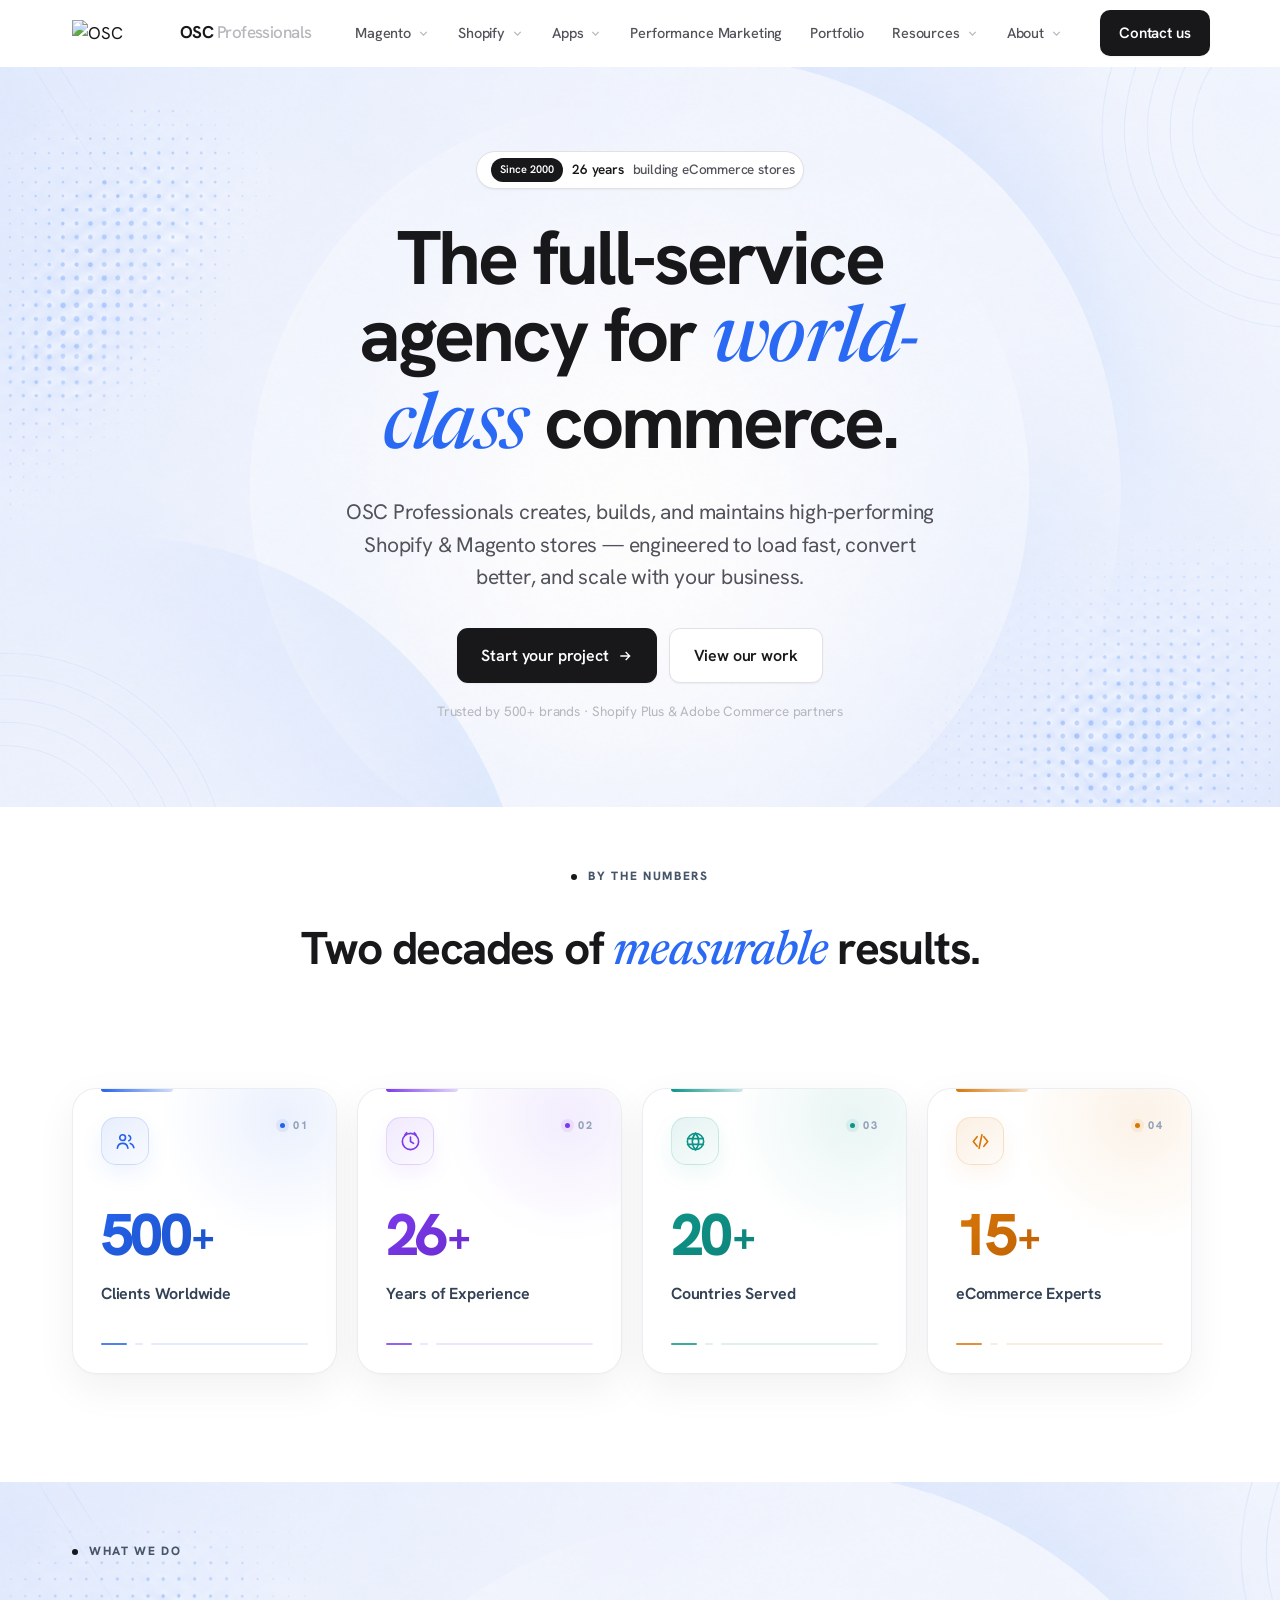
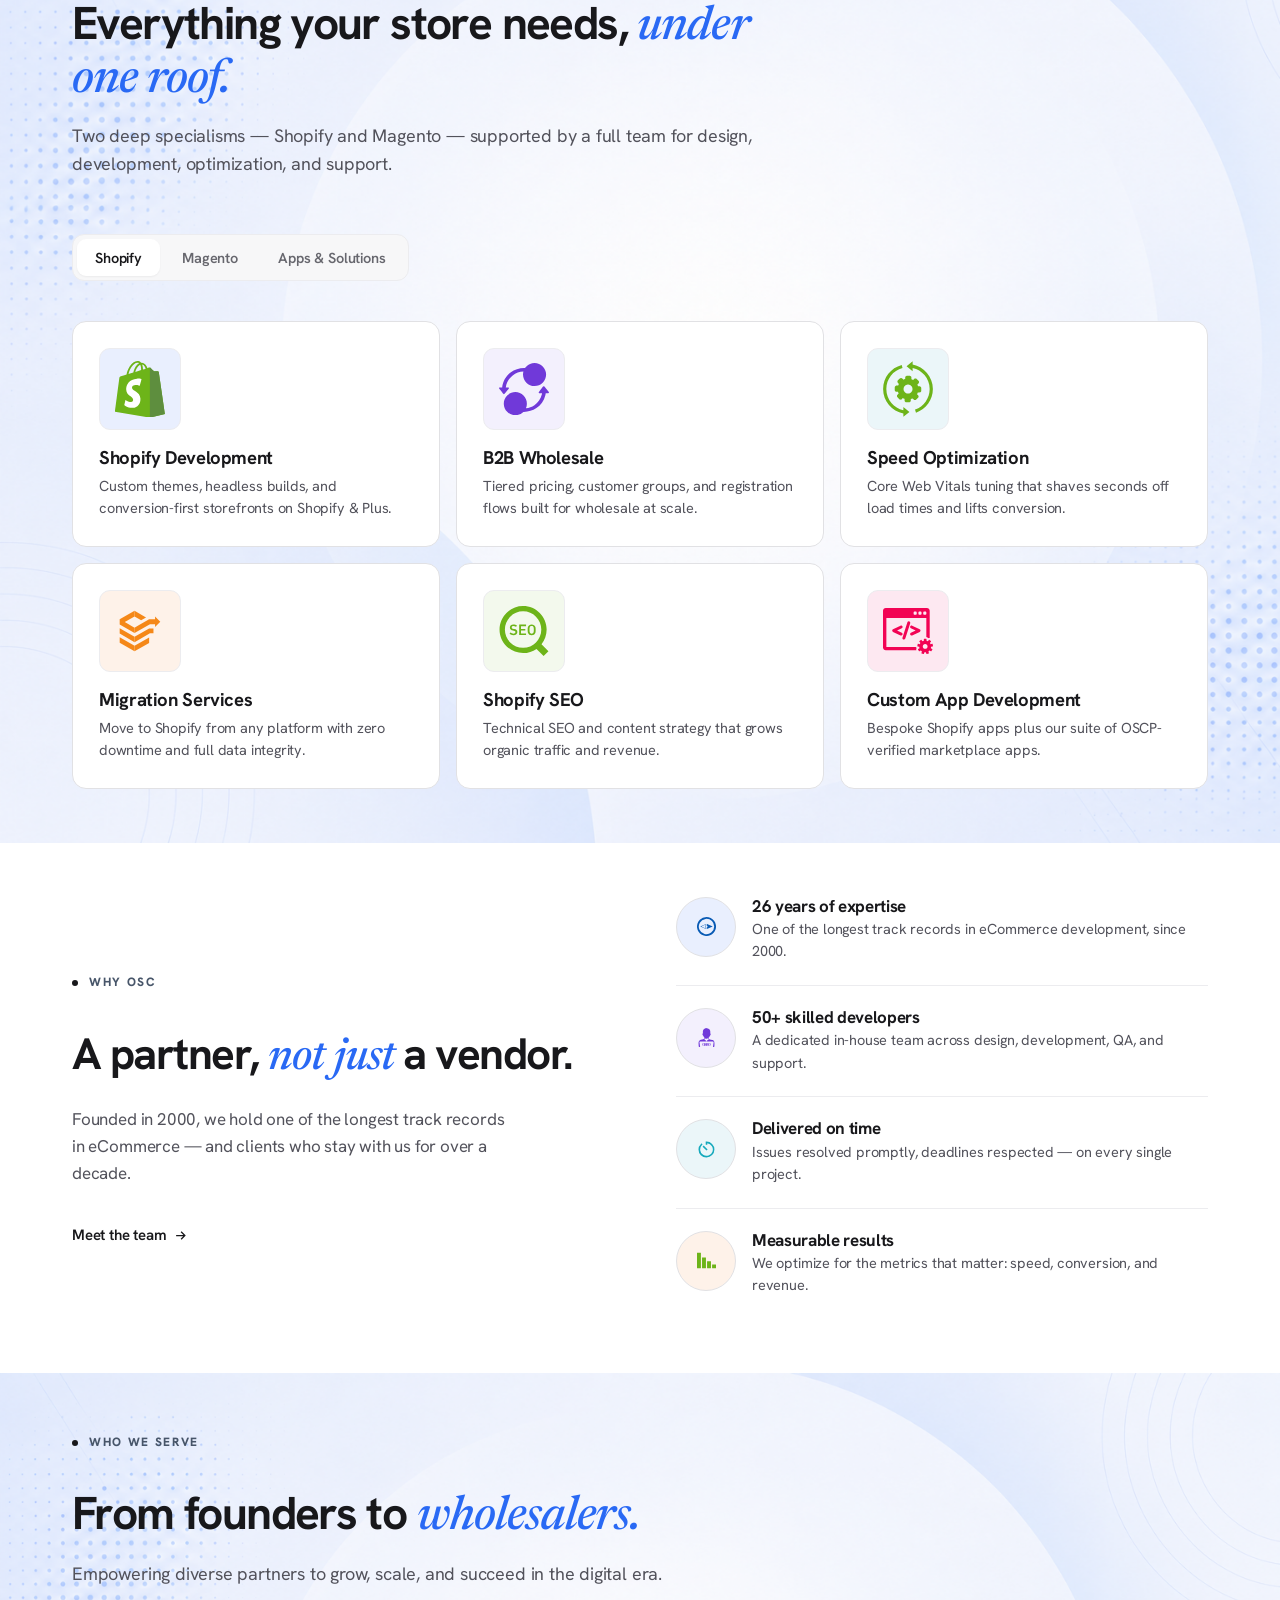
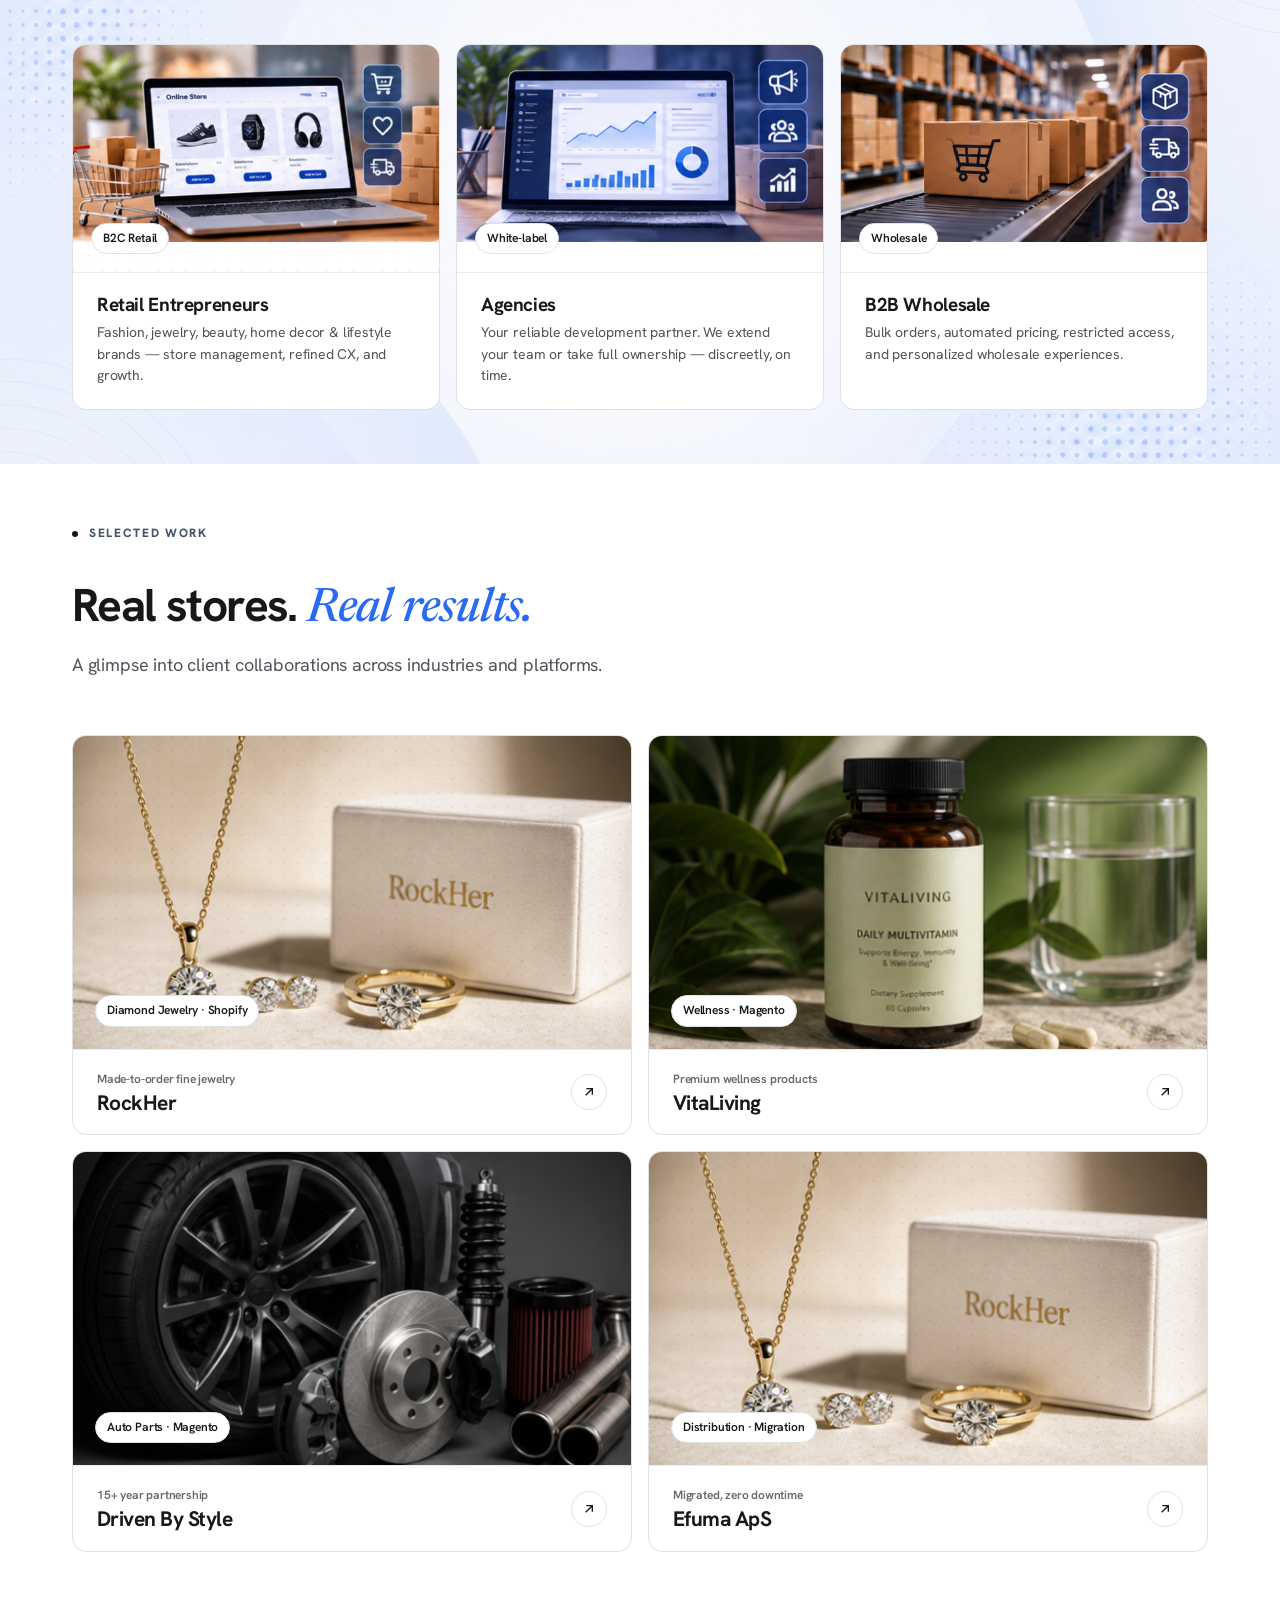
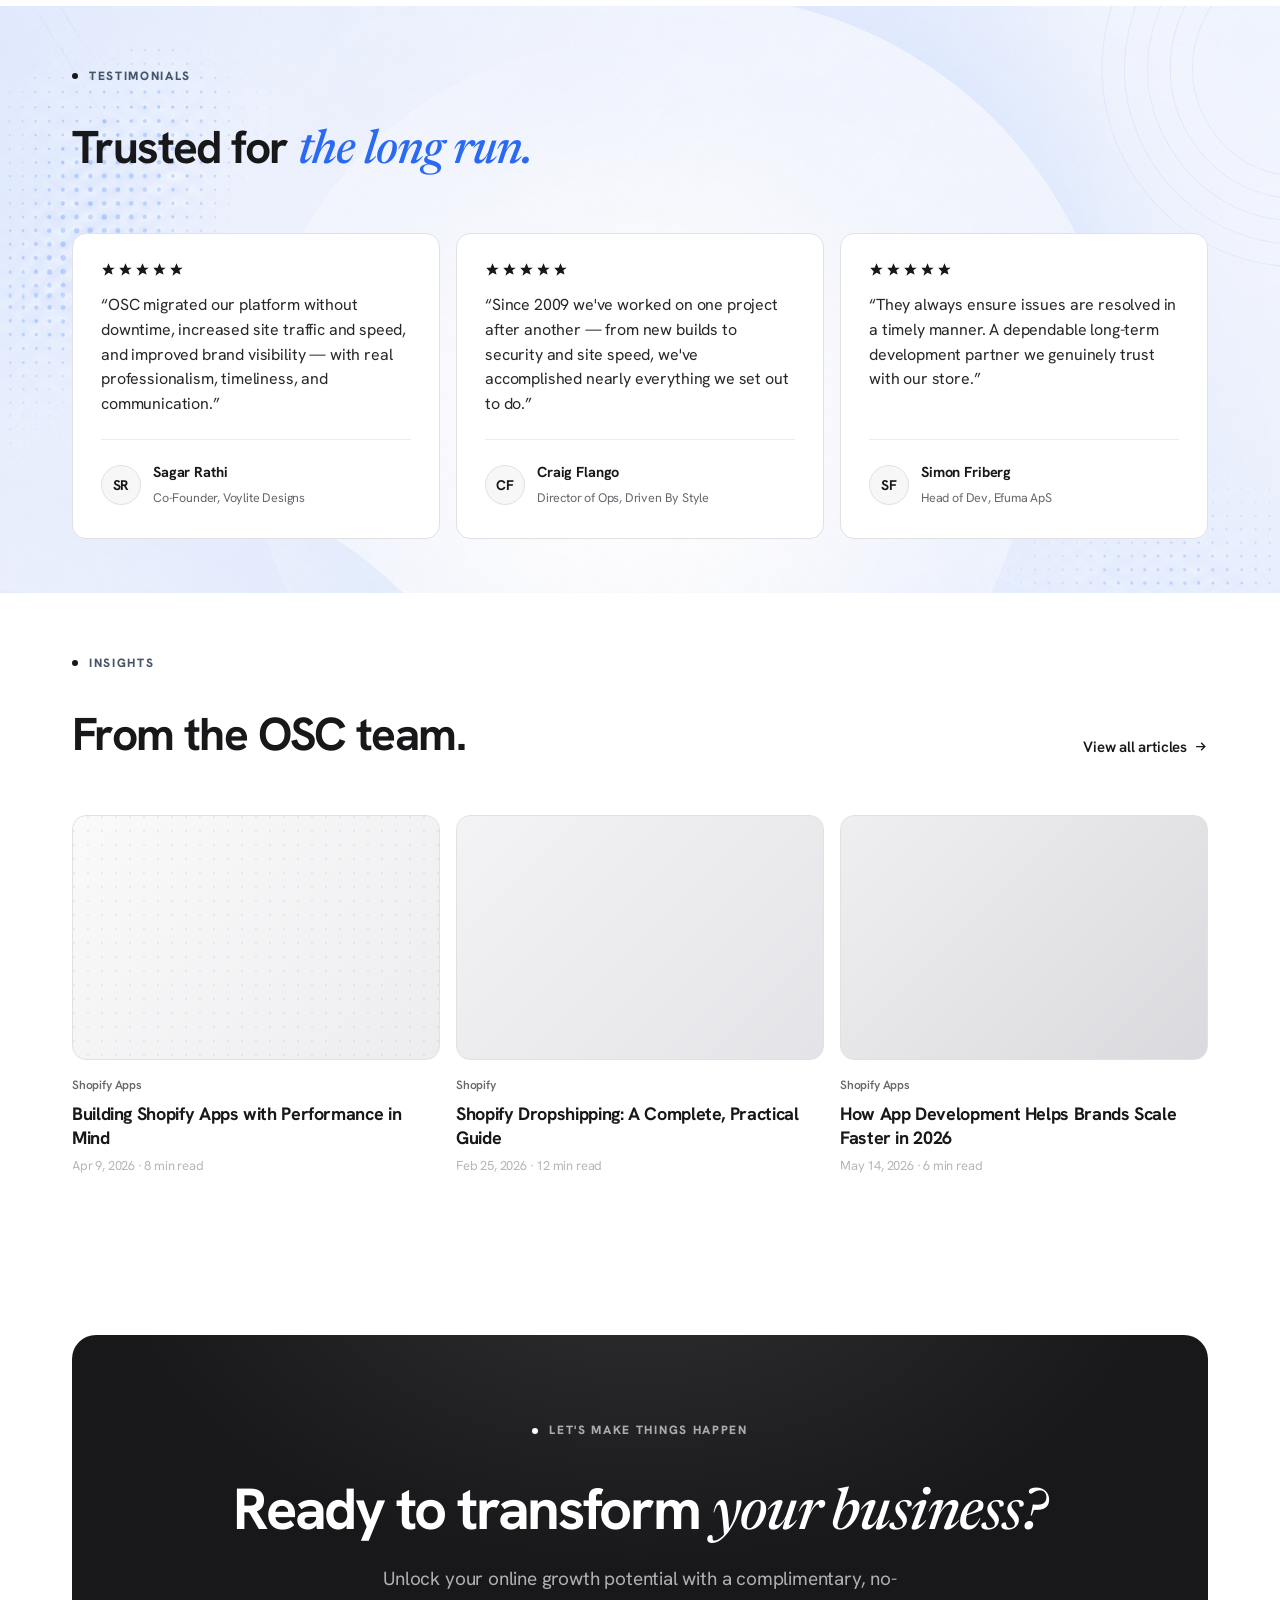
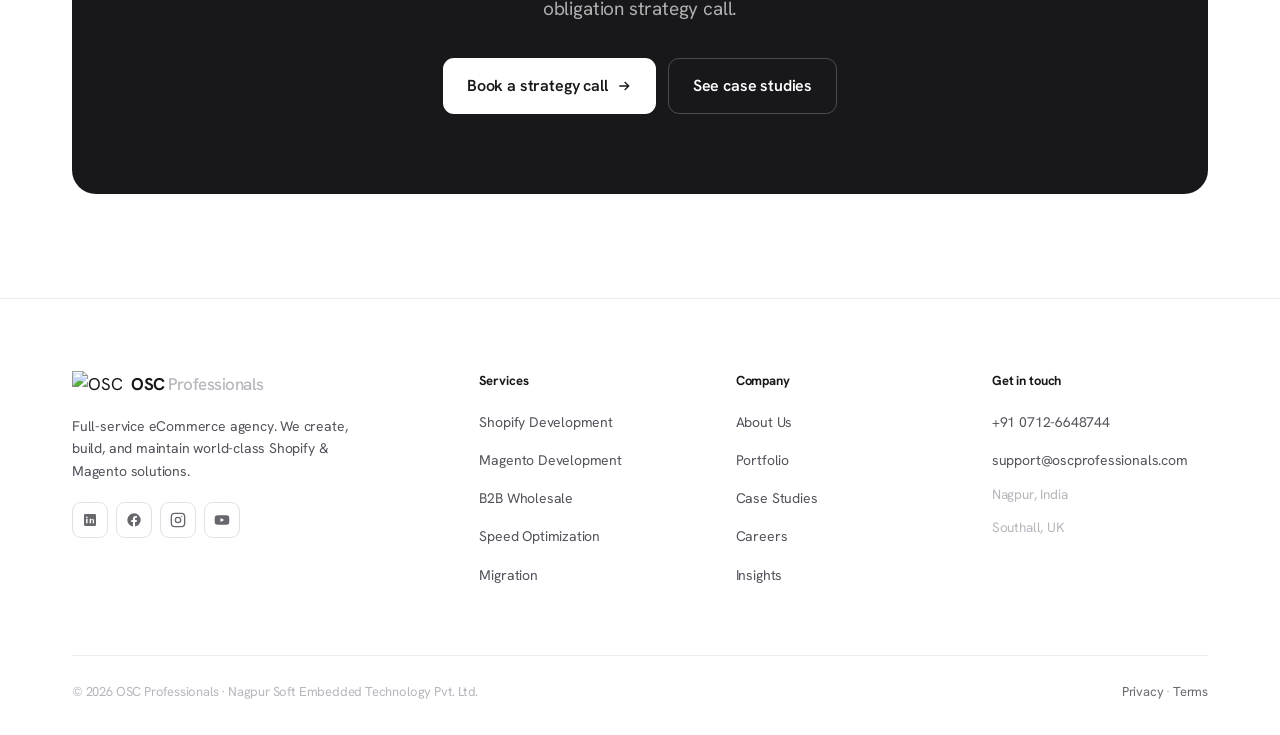
==== commit 8b9a5337: "Update home-clean.html" ====
--- a/home-clean.html
+++ b/home-clean.html
@@ -309,7 +309,7 @@
       <div class="why-item"><div class="ic ic1"><svg id="Layer_1" data-name="Layer 1" xmlns="http://www.w3.org/2000/svg" viewBox="0 0 122.88 122.88" fill="#085ab4"><title>compass-east</title><path d="M61.44,0A61.46,61.46,0,1,1,18,18,61.23,61.23,0,0,1,61.44,0ZM56.38,73.93l0-5.18-.11-.09a7.73,7.73,0,0,1-.67-.6,8.9,8.9,0,0,1,0-12.55h0a8.17,8.17,0,0,1,.7-.62l.16-.13,0-5.63L27.92,61.64,56.38,73.93Zm2.69-5.85,0,7.86v2L21.23,61.66,59.22,45l-.07,11.13-.6.39c-.18.12-.37.25-.54.39a5.26,5.26,0,0,0-.49.44,6.2,6.2,0,0,0,0,8.78c.15.15.31.29.46.42a5,5,0,0,0,.5.37l.6.4v.72ZM63.8,55l.06-8.85,1.29-.64q18.25,7.85,36.5,15.75l-38,16.62.06-10,.77-.36a5.16,5.16,0,0,0,1-.55,5.87,5.87,0,0,0,.85-.7,6.22,6.22,0,0,0,0-8.79h0a6.8,6.8,0,0,0-.82-.69,5.25,5.25,0,0,0-.91-.53l-.77-.37V55ZM96.58,26.3a49.71,49.71,0,1,0,14.55,35.14A49.57,49.57,0,0,0,96.58,26.3Z"/></svg></div><div><h4>26 years of expertise</h4><p>One of the longest track records in eCommerce development, since 2000.</p></div></div>
       <div class="why-item"><div class="ic ic2"><svg version="1.1" id="Layer_1" xmlns="http://www.w3.org/2000/svg" x="0px" y="0px" viewBox="0 0 102.73 122.88" fill="#7039d9"><g><path d="M31.25,37c-1.12,0.04-1.96,0.27-2.54,0.66c-0.33,0.22-0.57,0.5-0.73,0.84c-0.17,0.37-0.25,0.83-0.24,1.35 c0.04,1.53,0.85,3.53,2.4,5.83l0.02,0.03l5.03,8c2.02,3.21,4.13,6.48,6.76,8.88c2.53,2.31,5.59,3.87,9.65,3.88 c4.39,0.01,7.6-1.61,10.21-4.05c2.71-2.54,4.85-6.02,6.96-9.49l5.67-9.33c1.06-2.41,1.44-4.02,1.2-4.97 c-0.14-0.56-0.76-0.84-1.82-0.89c-0.22-0.01-0.46-0.01-0.69-0.01c-0.25,0.01-0.52,0.02-0.79,0.05c-0.15,0.01-0.3,0-0.44-0.03 c-0.5,0.03-1.02-0.01-1.55-0.08l1.94-8.59c-14.4,2.27-25.17-8.42-40.38-2.14L33,37.06C32.36,37.1,31.78,37.08,31.25,37L31.25,37 L31.25,37L31.25,37L31.25,37z M35.45,98.09h3.21c2.07,0,3.47,0.1,4.2,0.29c0.73,0.19,1.29,0.5,1.67,0.94 c0.38,0.43,0.62,0.92,0.71,1.45c0.1,0.54,0.14,1.58,0.14,3.15v5.78c0,1.48-0.07,2.47-0.21,2.97c-0.14,0.5-0.38,0.89-0.73,1.17 c-0.35,0.28-0.77,0.48-1.29,0.59c-0.51,0.11-1.28,0.17-2.3,0.17h-5.41V98.09L35.45,98.09z M39.75,100.91v10.87 c0.61,0,0.98-0.13,1.12-0.37c0.14-0.25,0.21-0.92,0.21-2.03v-6.42c0-0.75-0.03-1.23-0.07-1.44c-0.05-0.21-0.15-0.37-0.32-0.46 C40.52,100.96,40.21,100.91,39.75,100.91L39.75,100.91z M47.71,98.09h7.15v3.3H52v3.15h2.67v3.13H52v3.63h3.15v3.3h-7.45V98.09 L47.71,98.09z M67.28,98.09l-2.17,16.5h-6.5l-2.49-16.5h4.53c0.51,4.55,0.88,8.4,1.12,11.54c0.23-3.18,0.48-6,0.71-8.47l0.28-3.08 H67.28L67.28,98.09z M31.66,97.21v3.11h-0.43c-0.39,0-0.69,0.08-0.89,0.25c-0.2,0.17-0.34,0.42-0.42,0.78 c-0.05,0.19-0.07,0.71-0.08,1.56c-0.01,0.85-0.1,1.53-0.27,2.02c-0.13,0.38-0.31,0.68-0.54,0.91c-0.18,0.17-0.47,0.34-0.88,0.52 c0.42,0.2,0.74,0.4,0.94,0.62c0.21,0.21,0.38,0.54,0.53,0.97c0.15,0.43,0.22,1.13,0.22,2.08c0,0.86,0.05,1.41,0.13,1.67 c0.09,0.26,0.23,0.45,0.44,0.55c0.21,0.11,0.62,0.16,1.24,0.16v3.07h-1.19c-1.23,0-2.11-0.14-2.63-0.41 c-0.52-0.27-0.89-0.66-1.11-1.18c-0.22-0.52-0.33-1.29-0.33-2.33c0-0.23,0.01-0.46,0.02-0.68c0.01-0.14,0.01-0.28,0.01-0.43 c0-0.74-0.07-1.26-0.2-1.57c-0.13-0.31-0.32-0.54-0.58-0.68c-0.25-0.14-0.61-0.21-1.09-0.23v-3.25c0.49,0,0.86-0.08,1.1-0.23 s0.43-0.39,0.56-0.7c0.13-0.31,0.19-0.85,0.19-1.59v-0.32c-0.01-0.15-0.01-0.29-0.01-0.44c0-1.12,0.09-1.94,0.28-2.43 c0.19-0.5,0.44-0.89,0.77-1.15c0.25-0.21,0.58-0.36,1.01-0.46c0.56-0.13,1.2-0.2,1.92-0.2H31.66L31.66,97.21z M71.07,97.21v3.11 h0.42c0.39,0,0.69,0.08,0.89,0.25c0.2,0.17,0.34,0.42,0.42,0.78c0.05,0.19,0.07,0.71,0.08,1.56c0.01,0.85,0.1,1.53,0.27,2.02 c0.13,0.38,0.31,0.68,0.54,0.91c0.18,0.17,0.47,0.34,0.88,0.52c-0.42,0.2-0.74,0.4-0.94,0.62c-0.21,0.21-0.38,0.54-0.53,0.97 c-0.15,0.43-0.22,1.13-0.22,2.08c0,0.86-0.04,1.41-0.13,1.67c-0.09,0.26-0.23,0.45-0.44,0.55c-0.21,0.11-0.62,0.16-1.24,0.16v3.07 h1.19c1.24,0,2.11-0.14,2.63-0.41c0.52-0.27,0.89-0.66,1.11-1.18c0.22-0.52,0.33-1.29,0.33-2.33c0-0.23-0.01-0.46-0.02-0.68 c-0.01-0.14-0.01-0.28-0.01-0.43c0-0.74,0.07-1.26,0.2-1.57c0.13-0.31,0.32-0.54,0.58-0.68c0.25-0.14,0.61-0.21,1.09-0.23v-3.25 c-0.49,0-0.86-0.08-1.1-0.23c-0.25-0.15-0.43-0.39-0.56-0.7c-0.13-0.31-0.19-0.85-0.19-1.59v-0.32c0.01-0.15,0.01-0.29,0.01-0.44 c0-1.12-0.09-1.94-0.28-2.43c-0.19-0.5-0.45-0.89-0.77-1.15c-0.25-0.21-0.58-0.36-1.01-0.46c-0.56-0.13-1.2-0.2-1.92-0.2H71.07 L71.07,97.21z M75.72,35.19L75.72,35.19L75.72,35.19c0.21-8.77,1.82-17.63-4.42-24.82C66.86,5.25,55.28,0.42,47.77,0.01 c-3.17-0.17-1.96,2.41-5.09,3.49c-6.46,2.23-12.11,6.97-13.96,13.55c-0.3,1.08-0.51,2.17-0.62,3.26 c-0.21,4.58-0.09,10.04,0.24,14.38c-0.45,0.17-0.86,0.38-1.22,0.62c-0.78,0.52-1.35,1.2-1.73,2.01c-0.36,0.77-0.52,1.65-0.49,2.62 c0.06,2.06,1.01,4.56,2.85,7.31l5.03,8c1.76,2.8,3.6,5.65,5.84,8.06c-0.11,0.32,0.01-0.03-0.06,0.18 c-0.62,1.88-1.66,5.02-2.59,6.78c-6.11,4-20.1,5.03-25.53,8.06c-14.82,8.26-9.47,25.29-9.65,39.35c0.29,3.14,2.07,4.94,5.57,5.21 h3.79l-4.15-31.5c-0.32-2.45,1.42-4.46,3.56-4.46h19.47h22.98c-0.79-5.1-13.98-10.02-14.45-13.86c0.13-0.09,0.25-0.21,0.35-0.35 c1.12-1.56,2.28-4.81,3.08-7.18c2.83,2.29,6.23,3.79,10.6,3.8c3.92,0.01,7.05-1.08,9.68-2.85c0.26,0.37,0.52,0.76,0.8,1.17 c1.25,1.84,2.71,3.97,4.07,5.49c-0.29,4.37-11.73,4.42-13.03,13.78h40.73c2.14,0,3.89,2.01,3.56,4.46l-4.15,31.5h3.79 c3.5-0.27,5.28-2.07,5.58-5.21c-0.99-13.29,3.99-31.75-9.65-39.35c-5.36-2.99-19.06-4.03-25.29-7.9c-1.05-1.3-2.18-2.96-3.18-4.42 c-0.32-0.48-0.63-0.93-0.92-1.34l0.15-0.13c2.99-2.8,5.24-6.45,7.45-10.09L76.92,45c0.03-0.05,0.06-0.11,0.09-0.16l0,0 c1.34-3.05,1.78-5.29,1.38-6.87C78.01,36.5,77.13,35.62,75.72,35.19L75.72,35.19L75.72,35.19z"/></g></svg></div><div><h4>50+ skilled developers</h4><p>A dedicated in-house team across design, development, QA, and support.</p></div></div>
       <div class="why-item"><div class="ic ic3"><svg fill="#16a9bc" viewBox="0 0 24 24" data-name="Layer 1" id="Layer_1" xmlns="http://www.w3.org/2000/svg" width="80px" height="80px"><title/><path d="M12,13.41,13.41,12,8.46,7.05,7.05,8.46Zm7.07-8.48A9.93,9.93,0,0,0,12,2H11V6h2V4.06A8,8,0,1,1,6.34,6.34l.71-.7L5.64,4.22l-.71.71A10,10,0,1,0,19.07,19.07a10,10,0,0,0,0-14.14Z"/></svg></div><div><h4>Delivered on time</h4><p>Issues resolved promptly, deadlines respected — on every single project.</p></div></div>
-      <div class="why-item"><div class="ic ic4"><<svg version="1.1" id="Layer_1" xmlns="http://www.w3.org/2000/svg" xmlns:xlink="http://www.w3.org/1999/xlink" x="0px" y="0px" viewBox="0 0 122.88 101.67" xml:space="preserve" fill="#f6782f"><g><path class="st0" d="M67.14,55.68h21.15c1.13,0,2.05,0.92,2.05,2.05v41.9c0,1.12-0.92,2.05-2.05,2.05l-21.15,0 c-1.12,0-2.05-0.92-2.05-2.05v-41.9C65.09,56.6,66.01,55.68,67.14,55.68L67.14,55.68z M2.05,0H23.2c1.13,0,2.05,0.93,2.05,2.05 v97.58c0,1.12-0.93,2.05-2.05,2.05H2.05c-1.12,0-2.05-0.92-2.05-2.05V2.05C0,0.92,0.92,0,2.05,0L2.05,0z M99.68,76.33h21.15 c1.13,0,2.05,0.93,2.05,2.05v21.25c0,1.12-0.92,2.05-2.05,2.05H99.68c-1.12,0-2.05-0.92-2.05-2.05V78.38 C97.64,77.25,98.56,76.33,99.68,76.33L99.68,76.33L99.68,76.33z M34.59,31.5h21.15c1.13,0,2.05,0.93,2.05,2.05v66.07 c0,1.12-0.93,2.05-2.05,2.05H34.59c-1.12,0-2.05-0.92-2.05-2.05V33.55C32.54,32.42,33.47,31.5,34.59,31.5L34.59,31.5z"/></g></svg></div><div><h4>Measurable results</h4><p>We optimize for the metrics that matter: speed, conversion, and revenue.</p></div></div>
+      <div class="why-item"><div class="ic ic4"><svg version="1.1" id="Layer_1" xmlns="http://www.w3.org/2000/svg" xmlns:xlink="http://www.w3.org/1999/xlink" x="0px" y="0px" viewBox="0 0 122.88 101.67" xml:space="preserve" fill="#f6782f"><g><path class="st0" d="M67.14,55.68h21.15c1.13,0,2.05,0.92,2.05,2.05v41.9c0,1.12-0.92,2.05-2.05,2.05l-21.15,0 c-1.12,0-2.05-0.92-2.05-2.05v-41.9C65.09,56.6,66.01,55.68,67.14,55.68L67.14,55.68z M2.05,0H23.2c1.13,0,2.05,0.93,2.05,2.05 v97.58c0,1.12-0.93,2.05-2.05,2.05H2.05c-1.12,0-2.05-0.92-2.05-2.05V2.05C0,0.92,0.92,0,2.05,0L2.05,0z M99.68,76.33h21.15 c1.13,0,2.05,0.93,2.05,2.05v21.25c0,1.12-0.92,2.05-2.05,2.05H99.68c-1.12,0-2.05-0.92-2.05-2.05V78.38 C97.64,77.25,98.56,76.33,99.68,76.33L99.68,76.33L99.68,76.33z M34.59,31.5h21.15c1.13,0,2.05,0.93,2.05,2.05v66.07 c0,1.12-0.93,2.05-2.05,2.05H34.59c-1.12,0-2.05-0.92-2.05-2.05V33.55C32.54,32.42,33.47,31.5,34.59,31.5L34.59,31.5z"/></g></svg></div><div><h4>Measurable results</h4><p>We optimize for the metrics that matter: speed, conversion, and revenue.</p></div></div>
     </div>
   </div>
 </section>
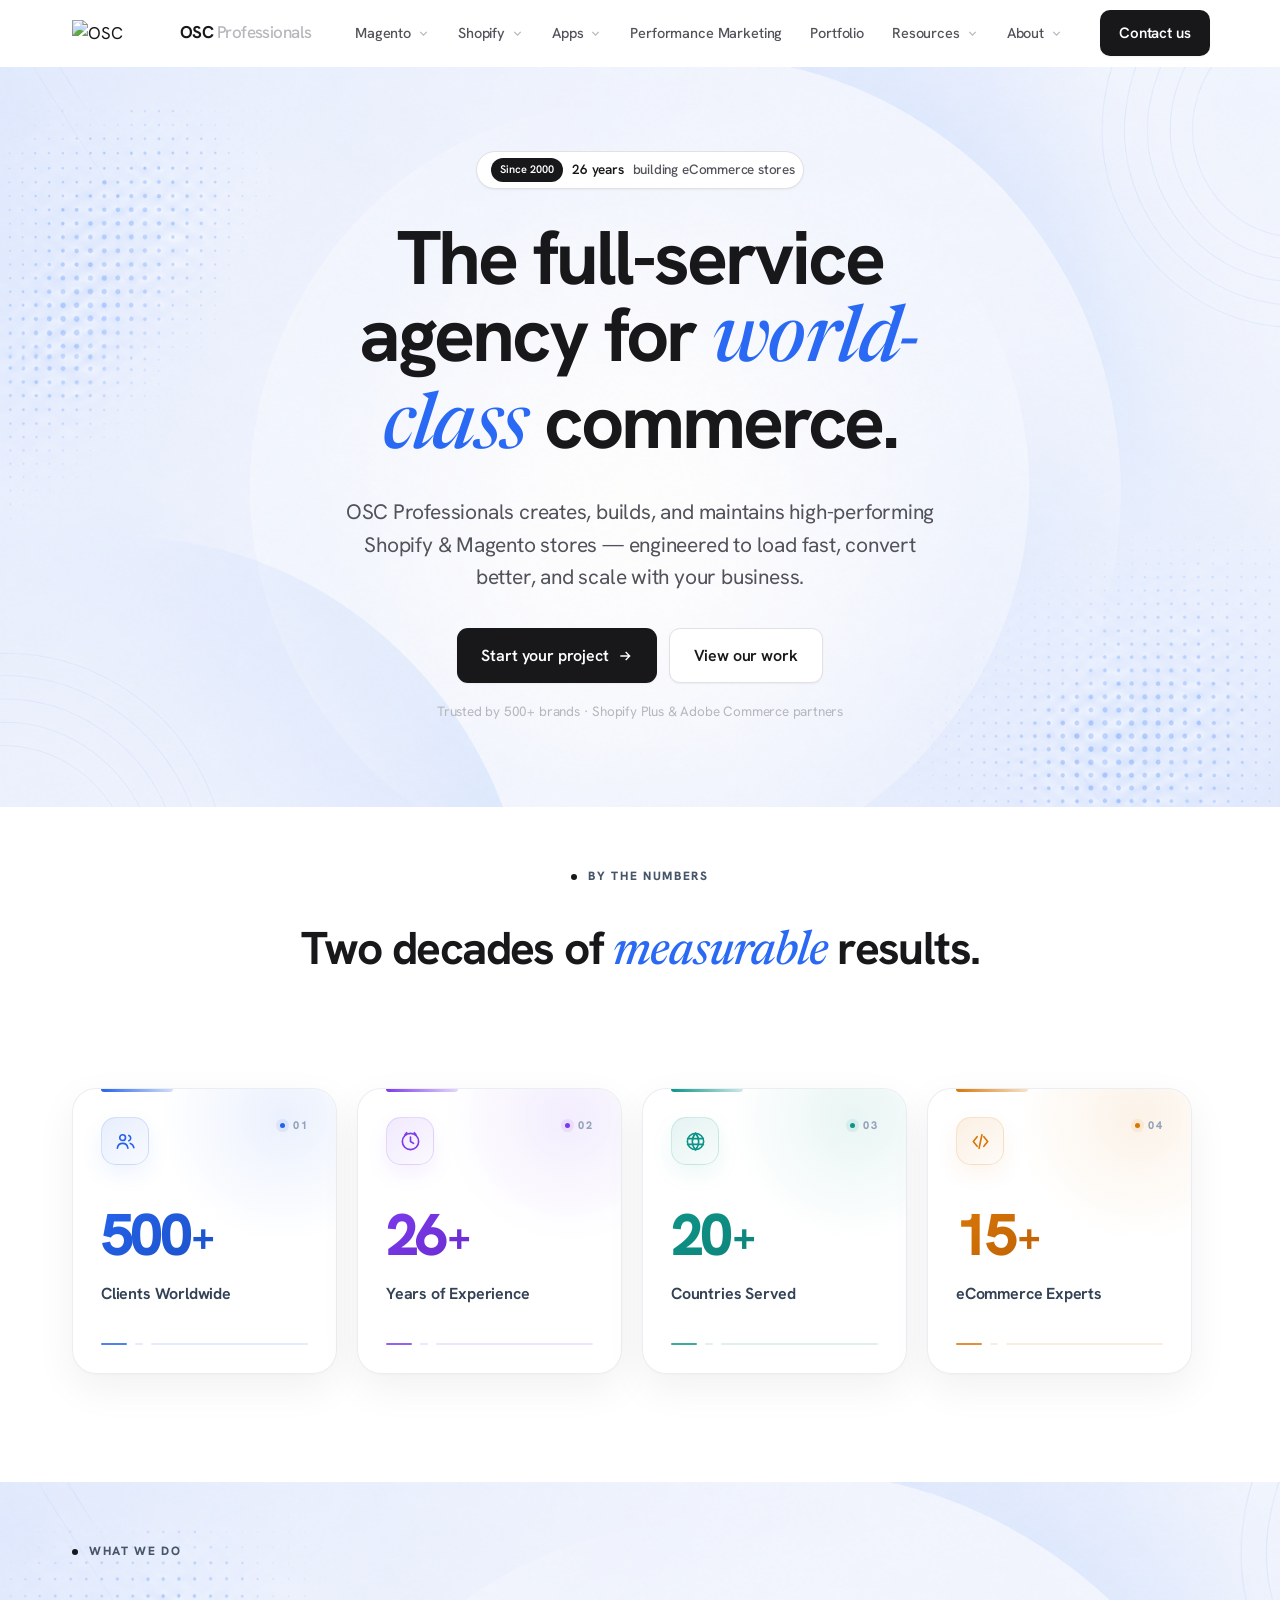
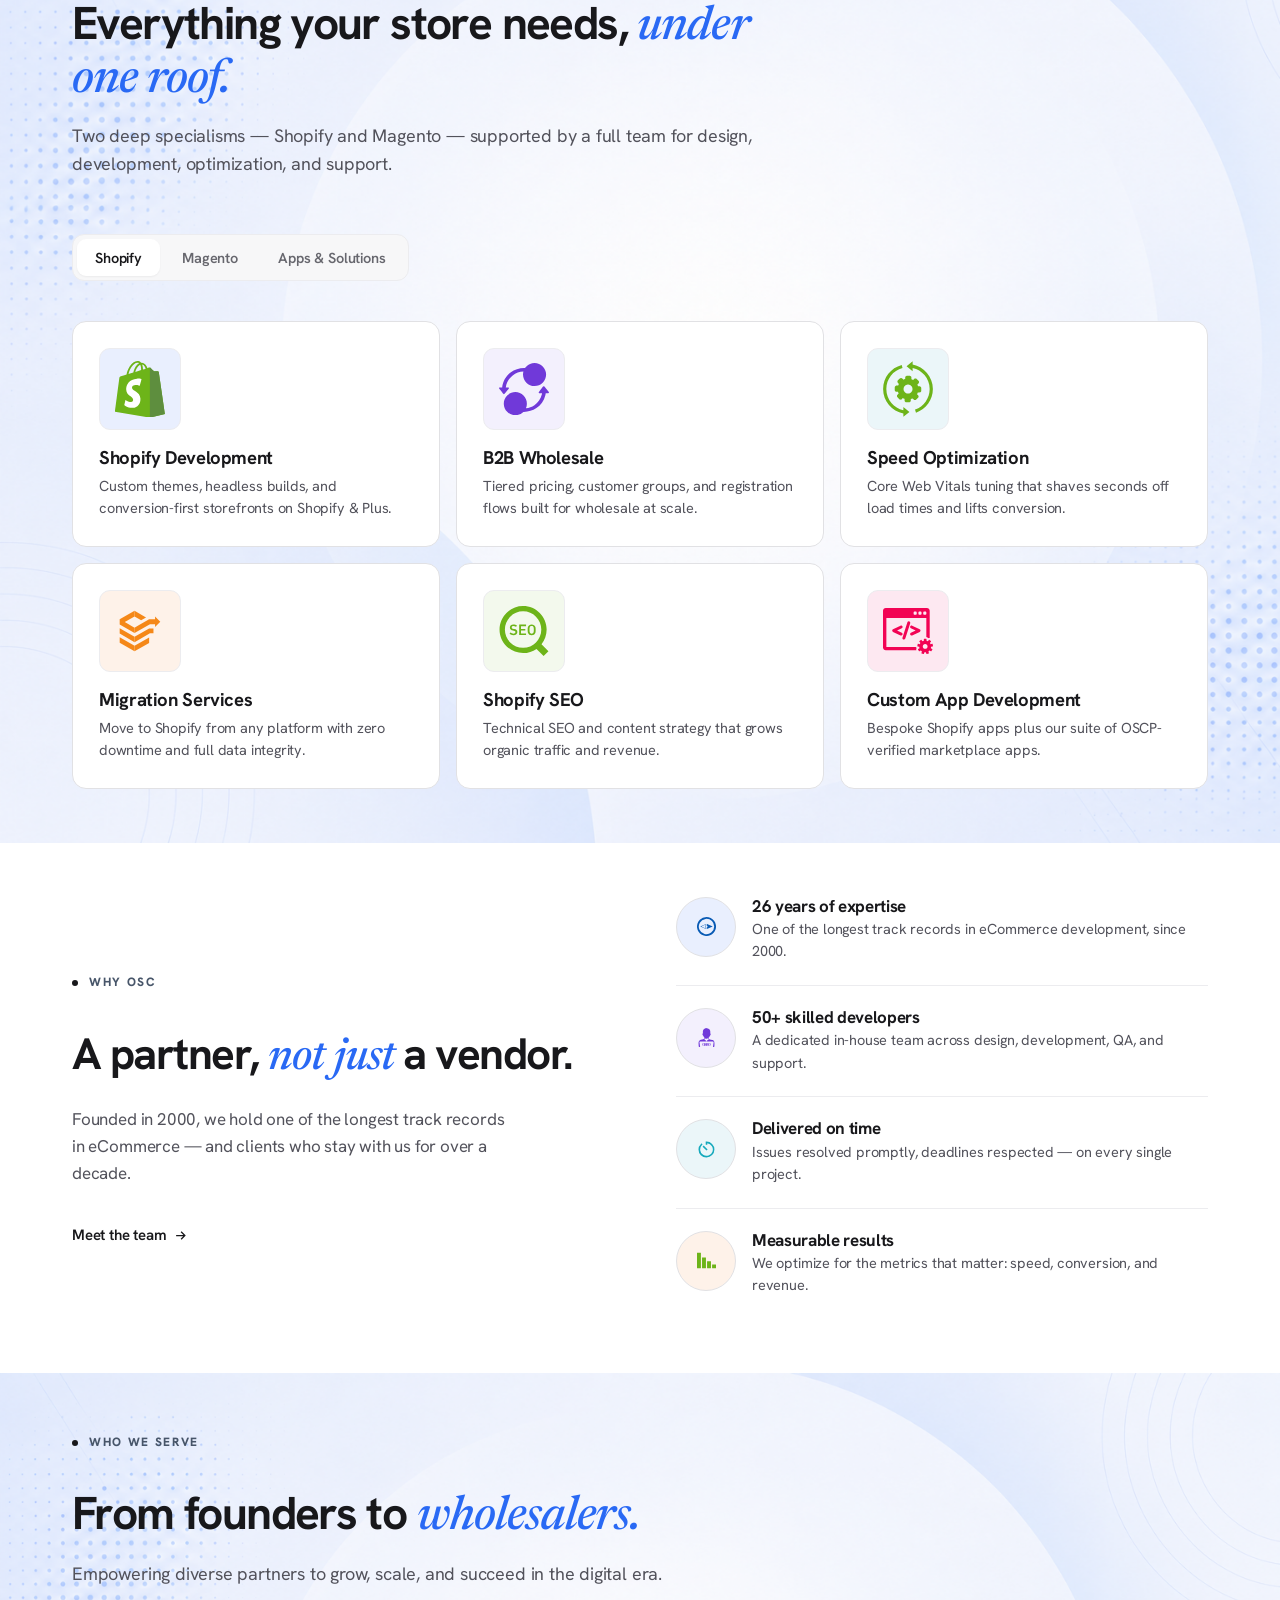
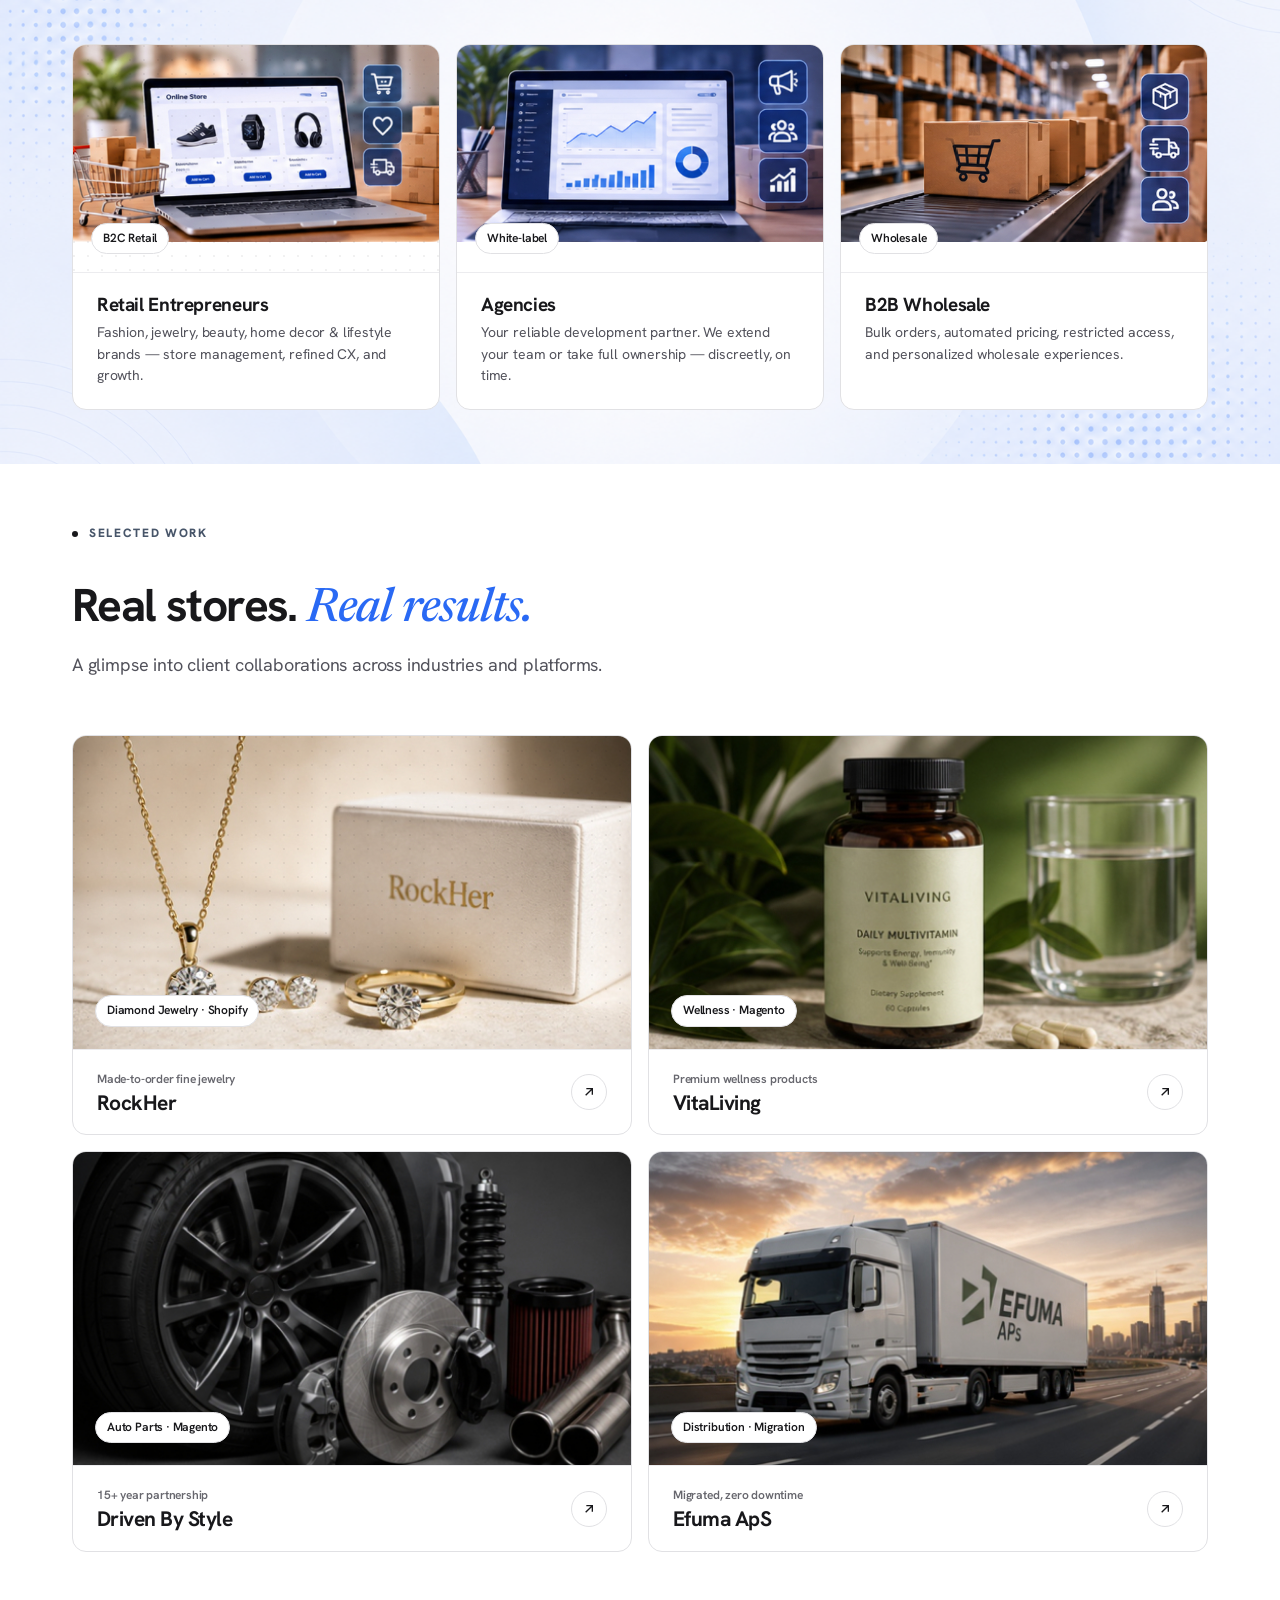
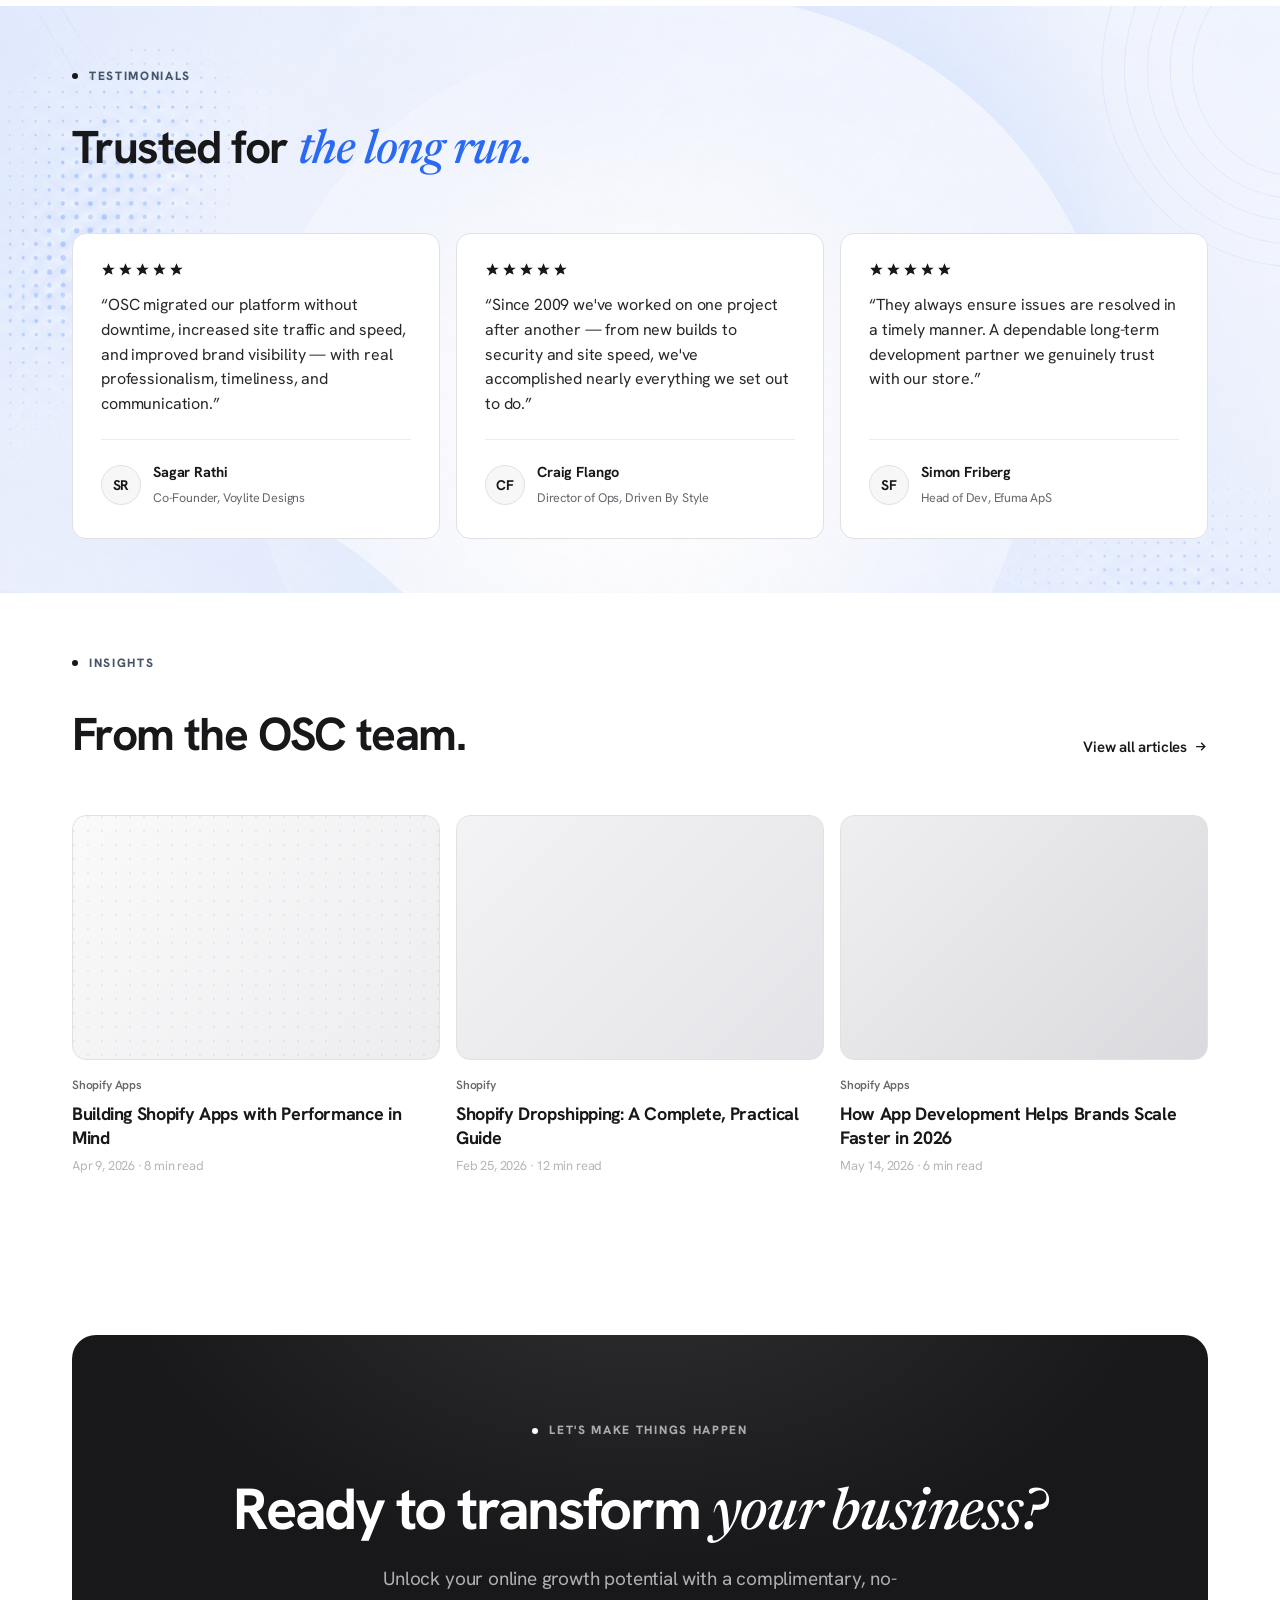
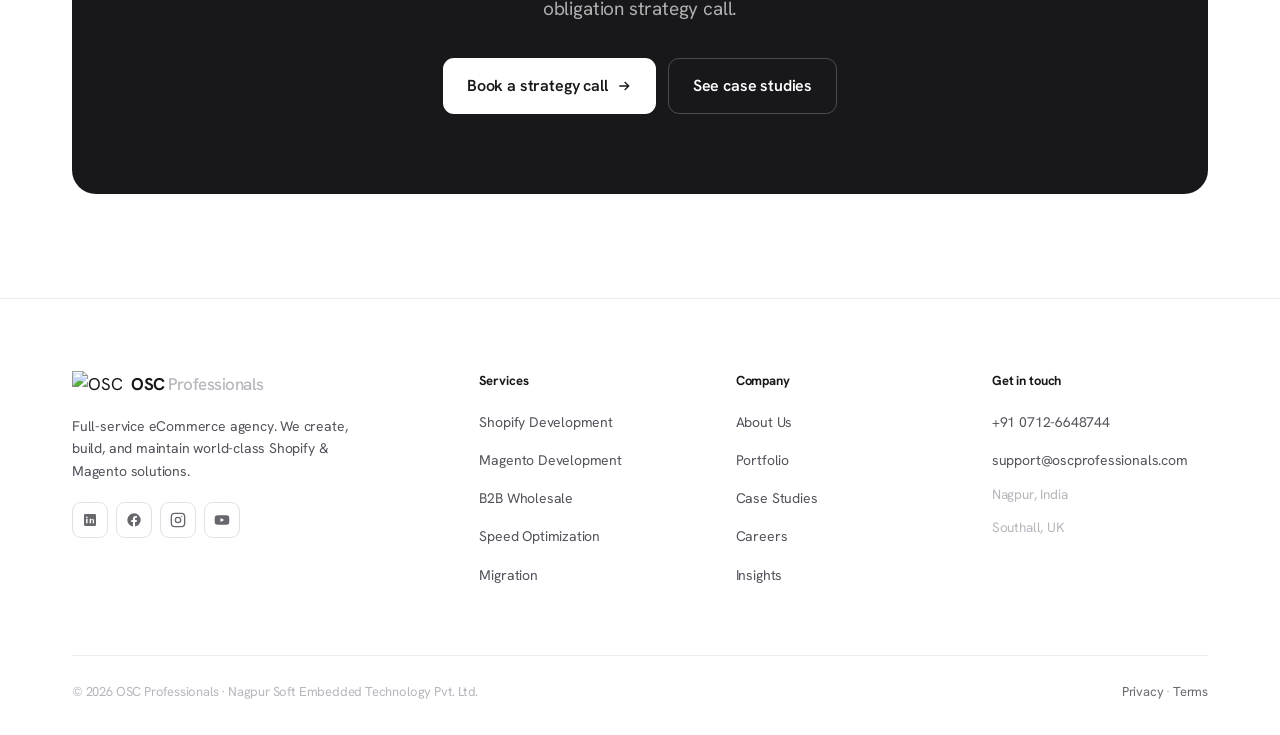
==== commit 3cc1ee5b: "Update home-clean.html" ====
--- a/home-clean.html
+++ b/home-clean.html
@@ -342,7 +342,7 @@
       <a class="port reveal"><div class="shot tx"><div class="ov"><span class="tag" style="font-size:12px;font-weight:600;color:var(--ink);background:var(--white);border:1px solid var(--line-2);padding:5px 11px;border-radius:999px">Diamond Jewelry · Shopify</span></div></div><div class="meta"><div><div class="tag">Made-to-order fine jewelry</div><h3>RockHer</h3></div><span class="go"><svg viewBox="0 0 24 24" fill="none" stroke="currentColor" stroke-width="2"><path d="M7 17 17 7M8 7h9v9"/></svg></span></div></a>
       <a class="port reveal"><div class="shot tx-2"><div class="ov"><span class="tag" style="font-size:12px;font-weight:600;color:var(--ink);background:var(--white);border:1px solid var(--line-2);padding:5px 11px;border-radius:999px">Wellness · Magento</span></div></div><div class="meta"><div><div class="tag">Premium wellness products</div><h3>VitaLiving</h3></div><span class="go"><svg viewBox="0 0 24 24" fill="none" stroke="currentColor" stroke-width="2"><path d="M7 17 17 7M8 7h9v9"/></svg></span></div></a>
       <a class="port reveal"><div class="shot tx-3"><div class="ov"><span class="tag" style="font-size:12px;font-weight:600;color:var(--ink);background:var(--white);border:1px solid var(--line-2);padding:5px 11px;border-radius:999px">Auto Parts · Magento</span></div></div><div class="meta"><div><div class="tag">15+ year partnership</div><h3>Driven By Style</h3></div><span class="go"><svg viewBox="0 0 24 24" fill="none" stroke="currentColor" stroke-width="2"><path d="M7 17 17 7M8 7h9v9"/></svg></span></div></a>
-      <a class="port reveal"><div class="shot tx"><div class="ov"><span class="tag" style="font-size:12px;font-weight:600;color:var(--ink);background:var(--white);border:1px solid var(--line-2);padding:5px 11px;border-radius:999px">Distribution · Migration</span></div></div><div class="meta"><div><div class="tag">Migrated, zero downtime</div><h3>Efuma ApS</h3></div><span class="go"><svg viewBox="0 0 24 24" fill="none" stroke="currentColor" stroke-width="2"><path d="M7 17 17 7M8 7h9v9"/></svg></span></div></a>
+      <a class="port reveal"><div class="shot tx-4"><div class="ov"><span class="tag" style="font-size:12px;font-weight:600;color:var(--ink);background:var(--white);border:1px solid var(--line-2);padding:5px 11px;border-radius:999px">Distribution · Migration</span></div></div><div class="meta"><div><div class="tag">Migrated, zero downtime</div><h3>Efuma ApS</h3></div><span class="go"><svg viewBox="0 0 24 24" fill="none" stroke="currentColor" stroke-width="2"><path d="M7 17 17 7M8 7h9v9"/></svg></span></div></a>
     </div>
   </div>
 </section>
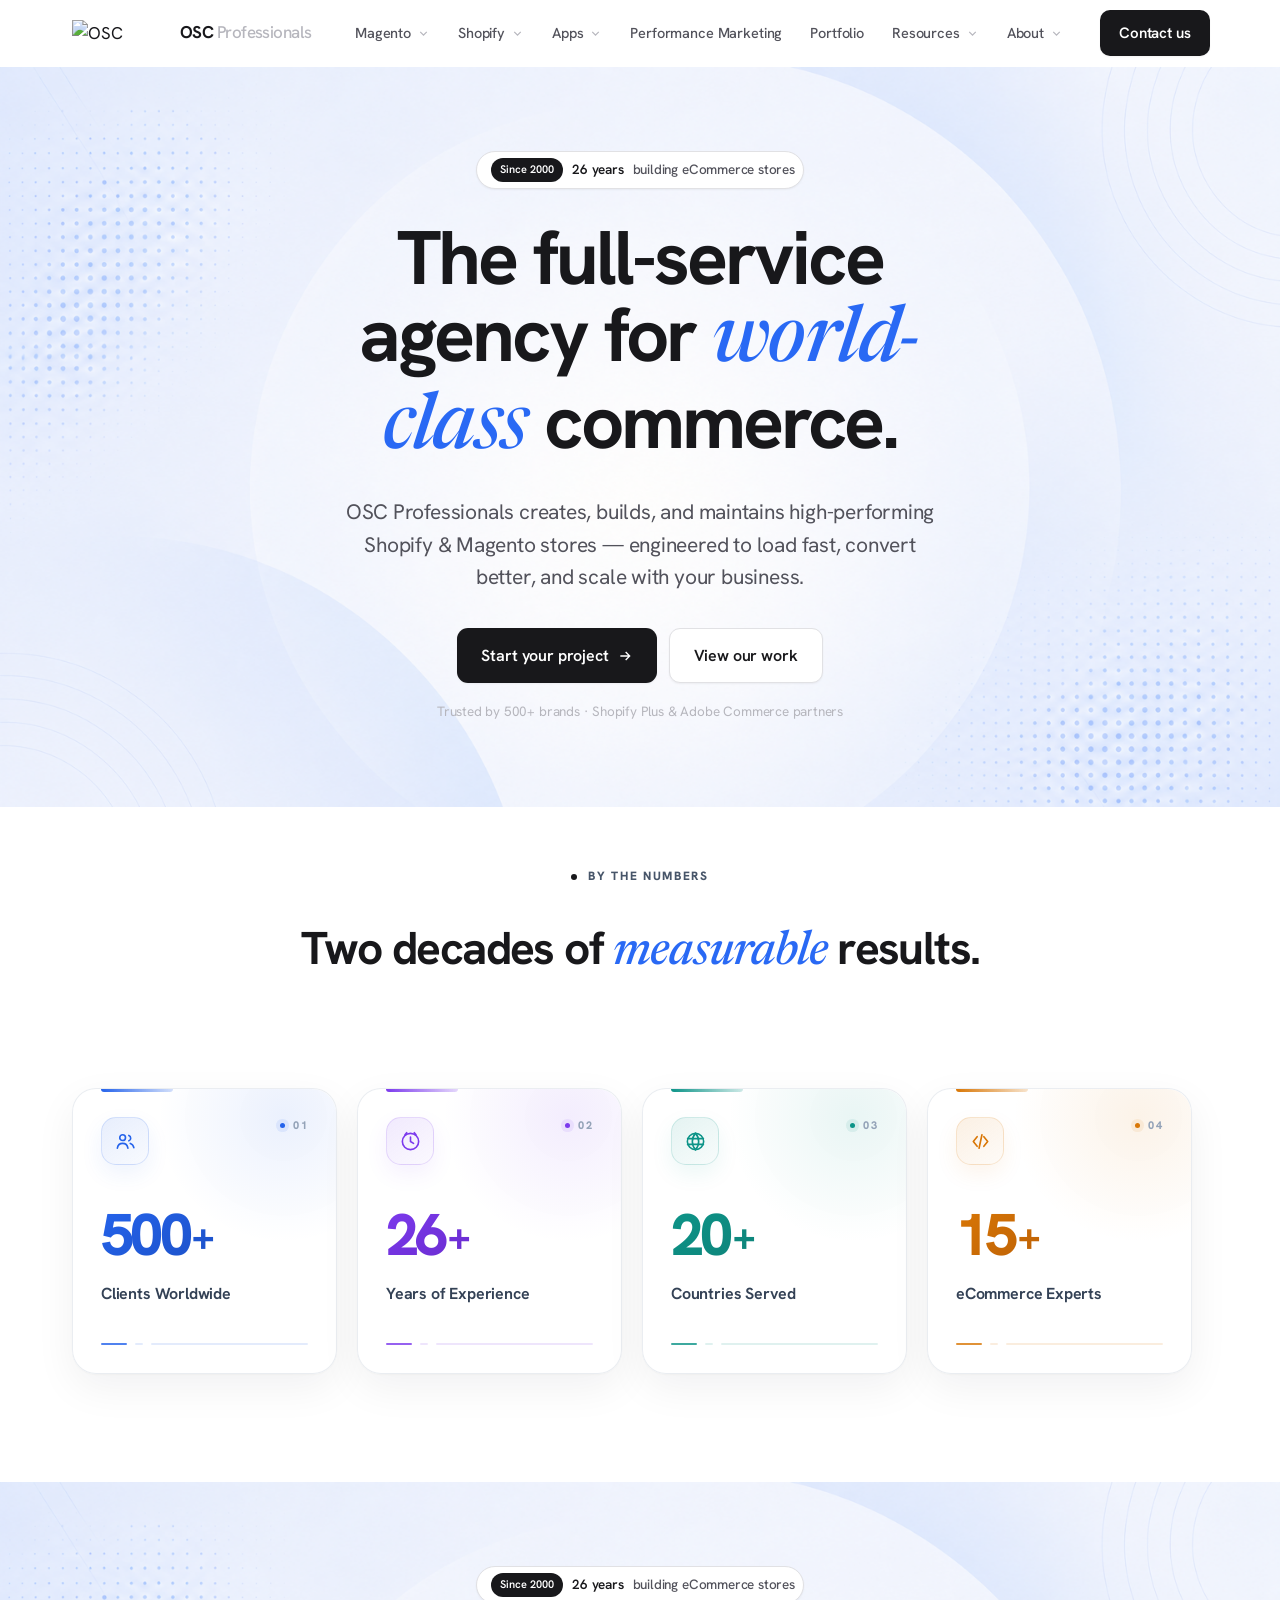
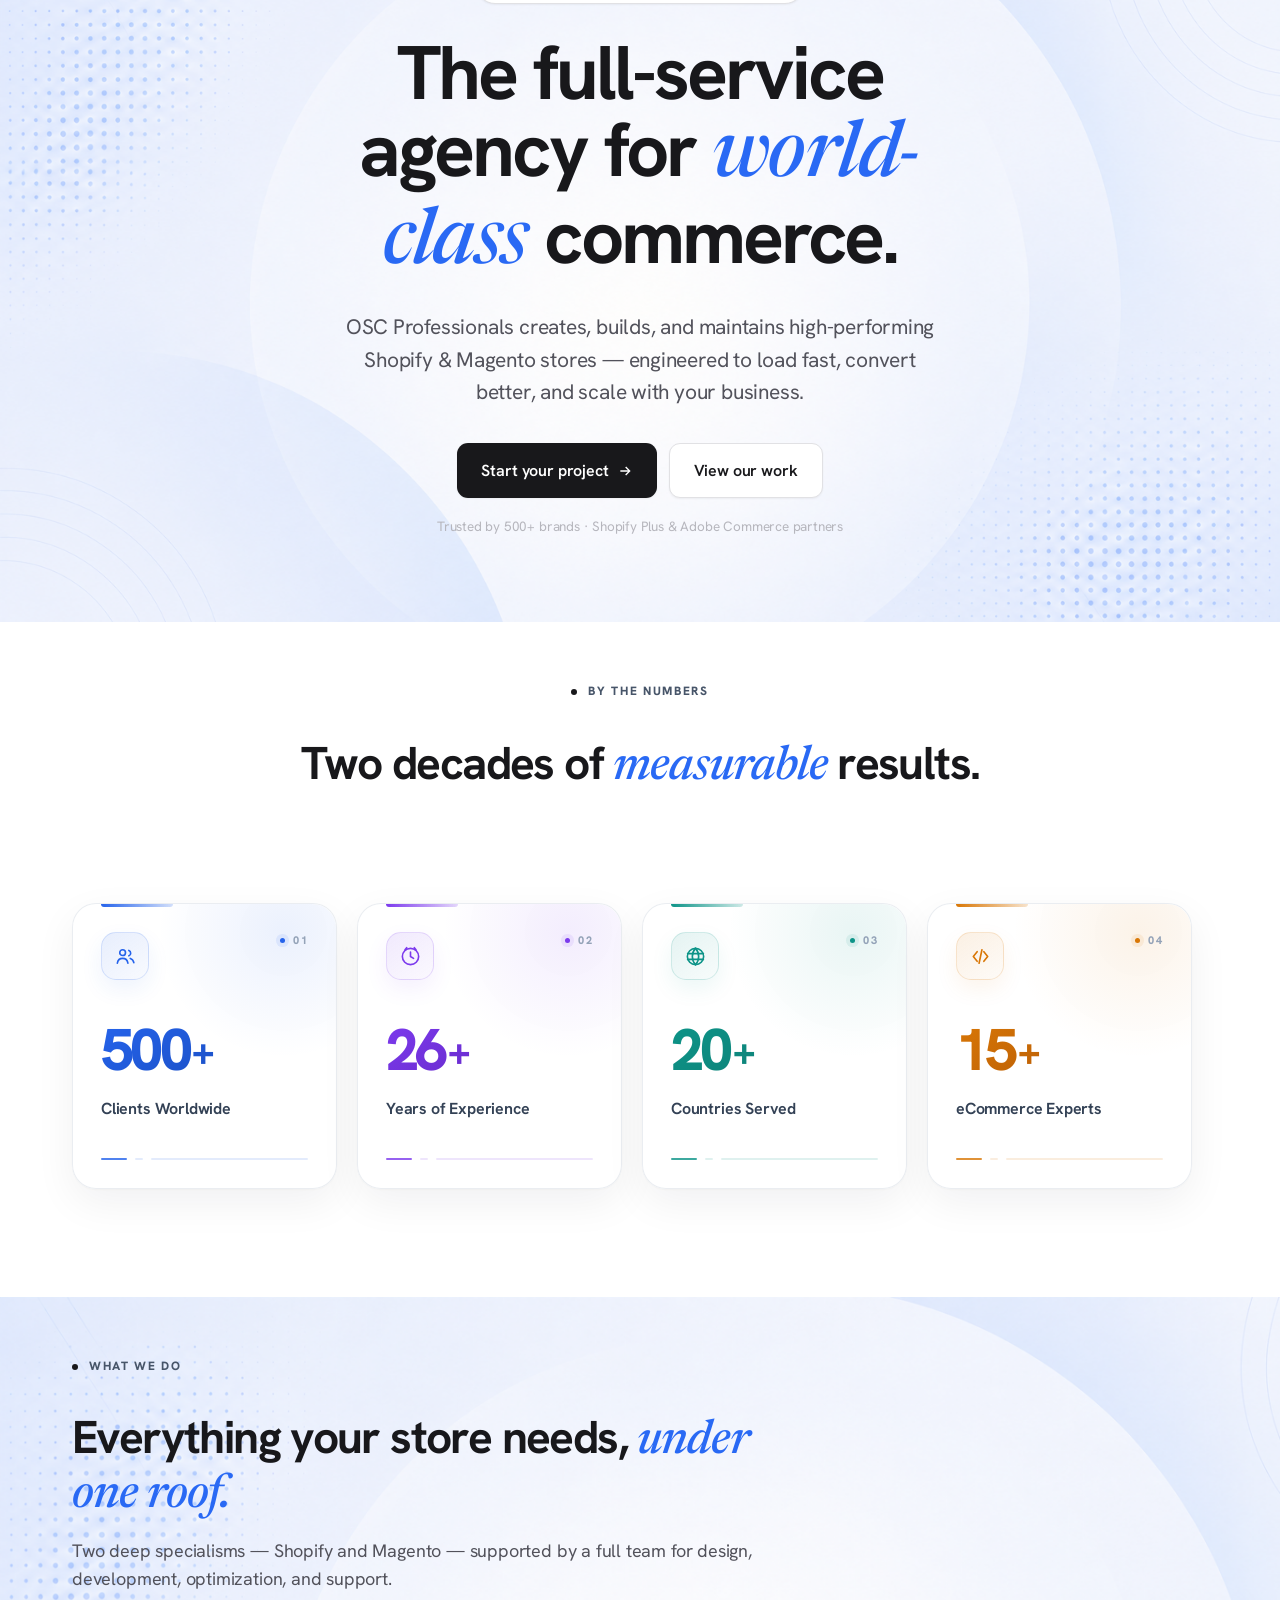
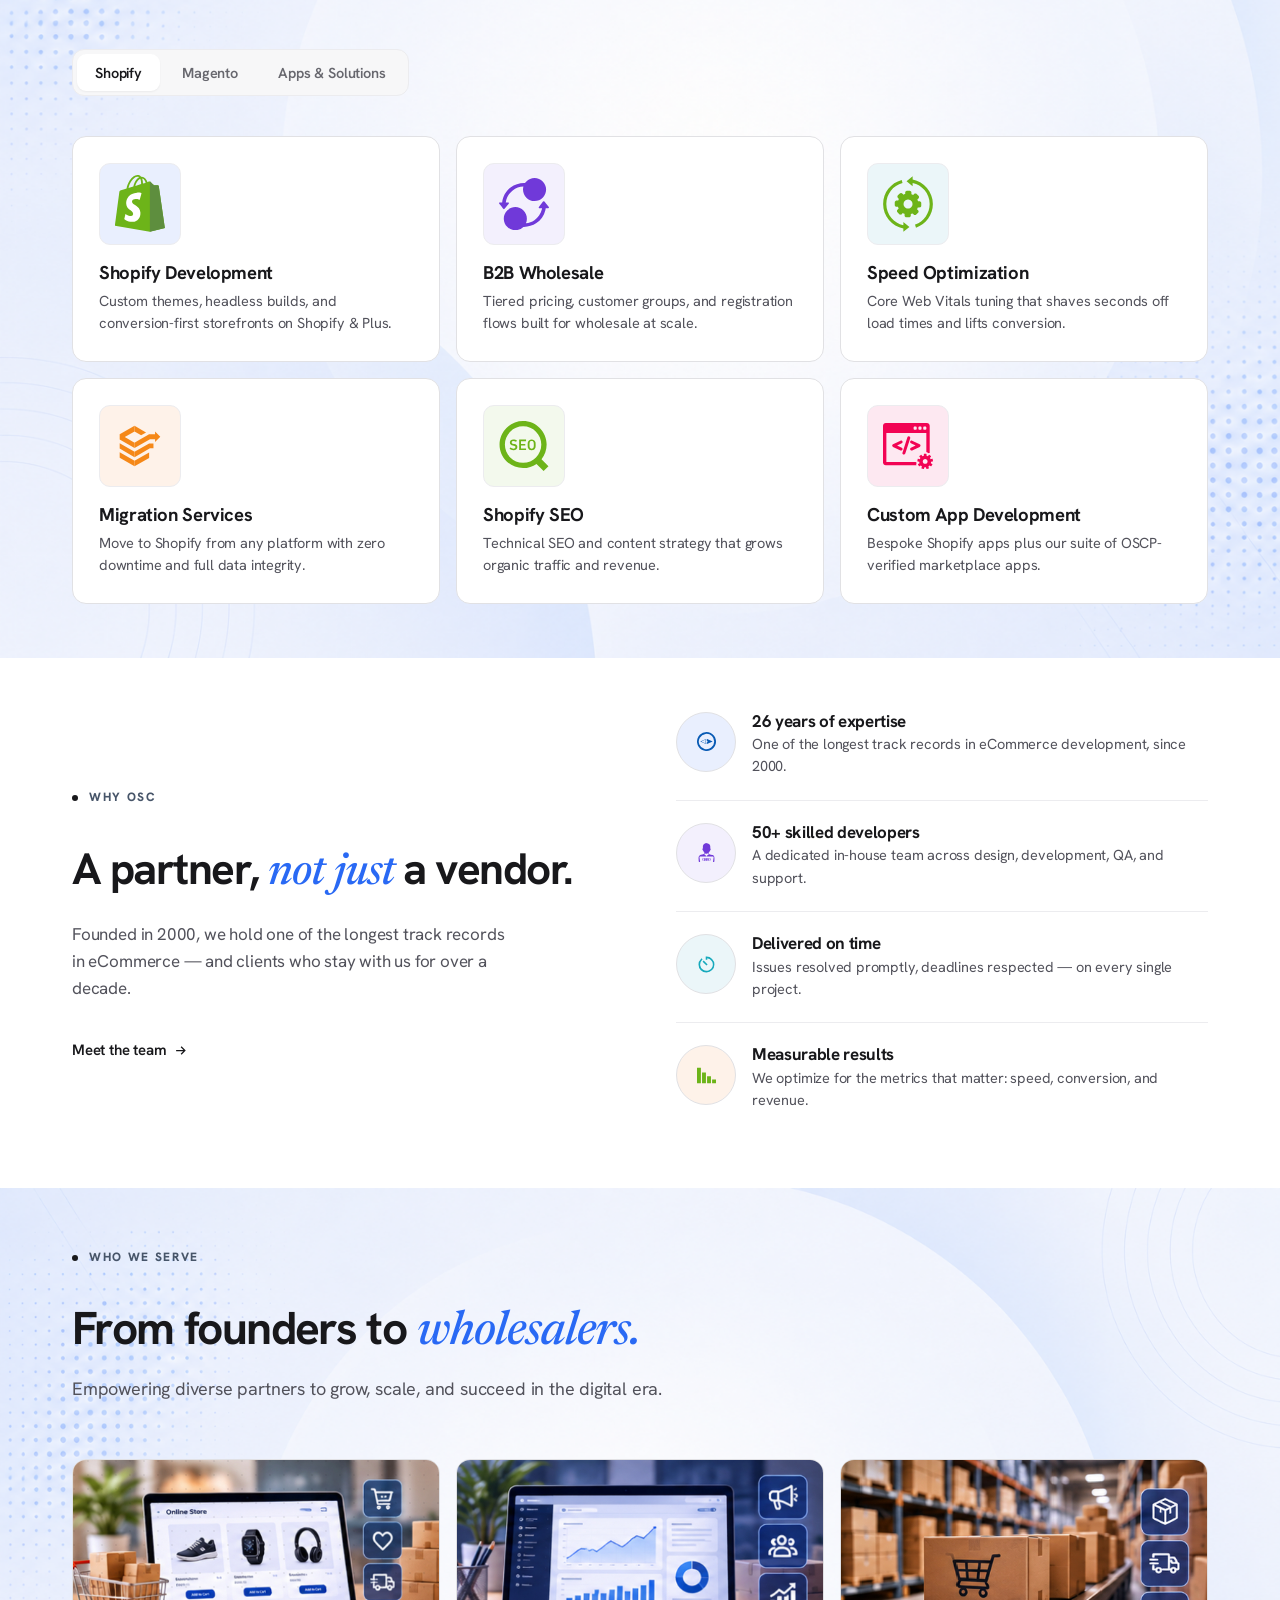
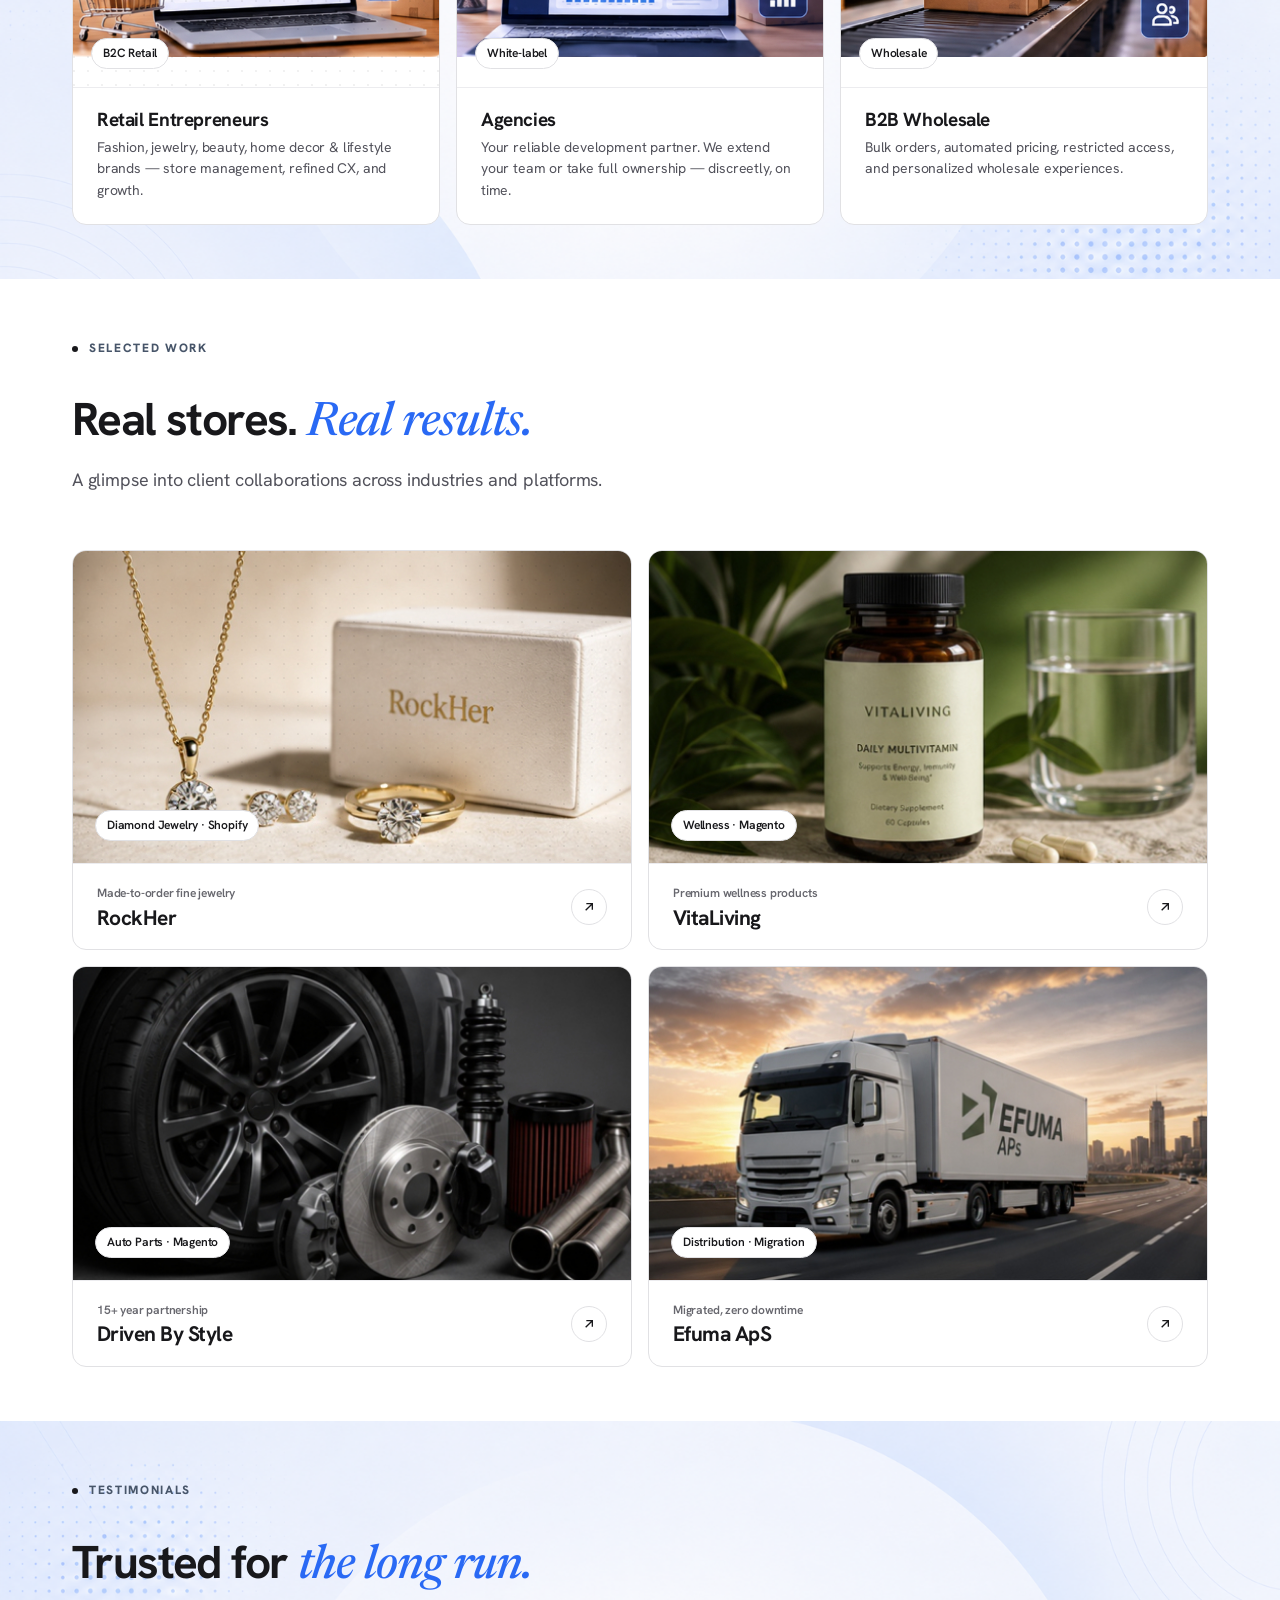
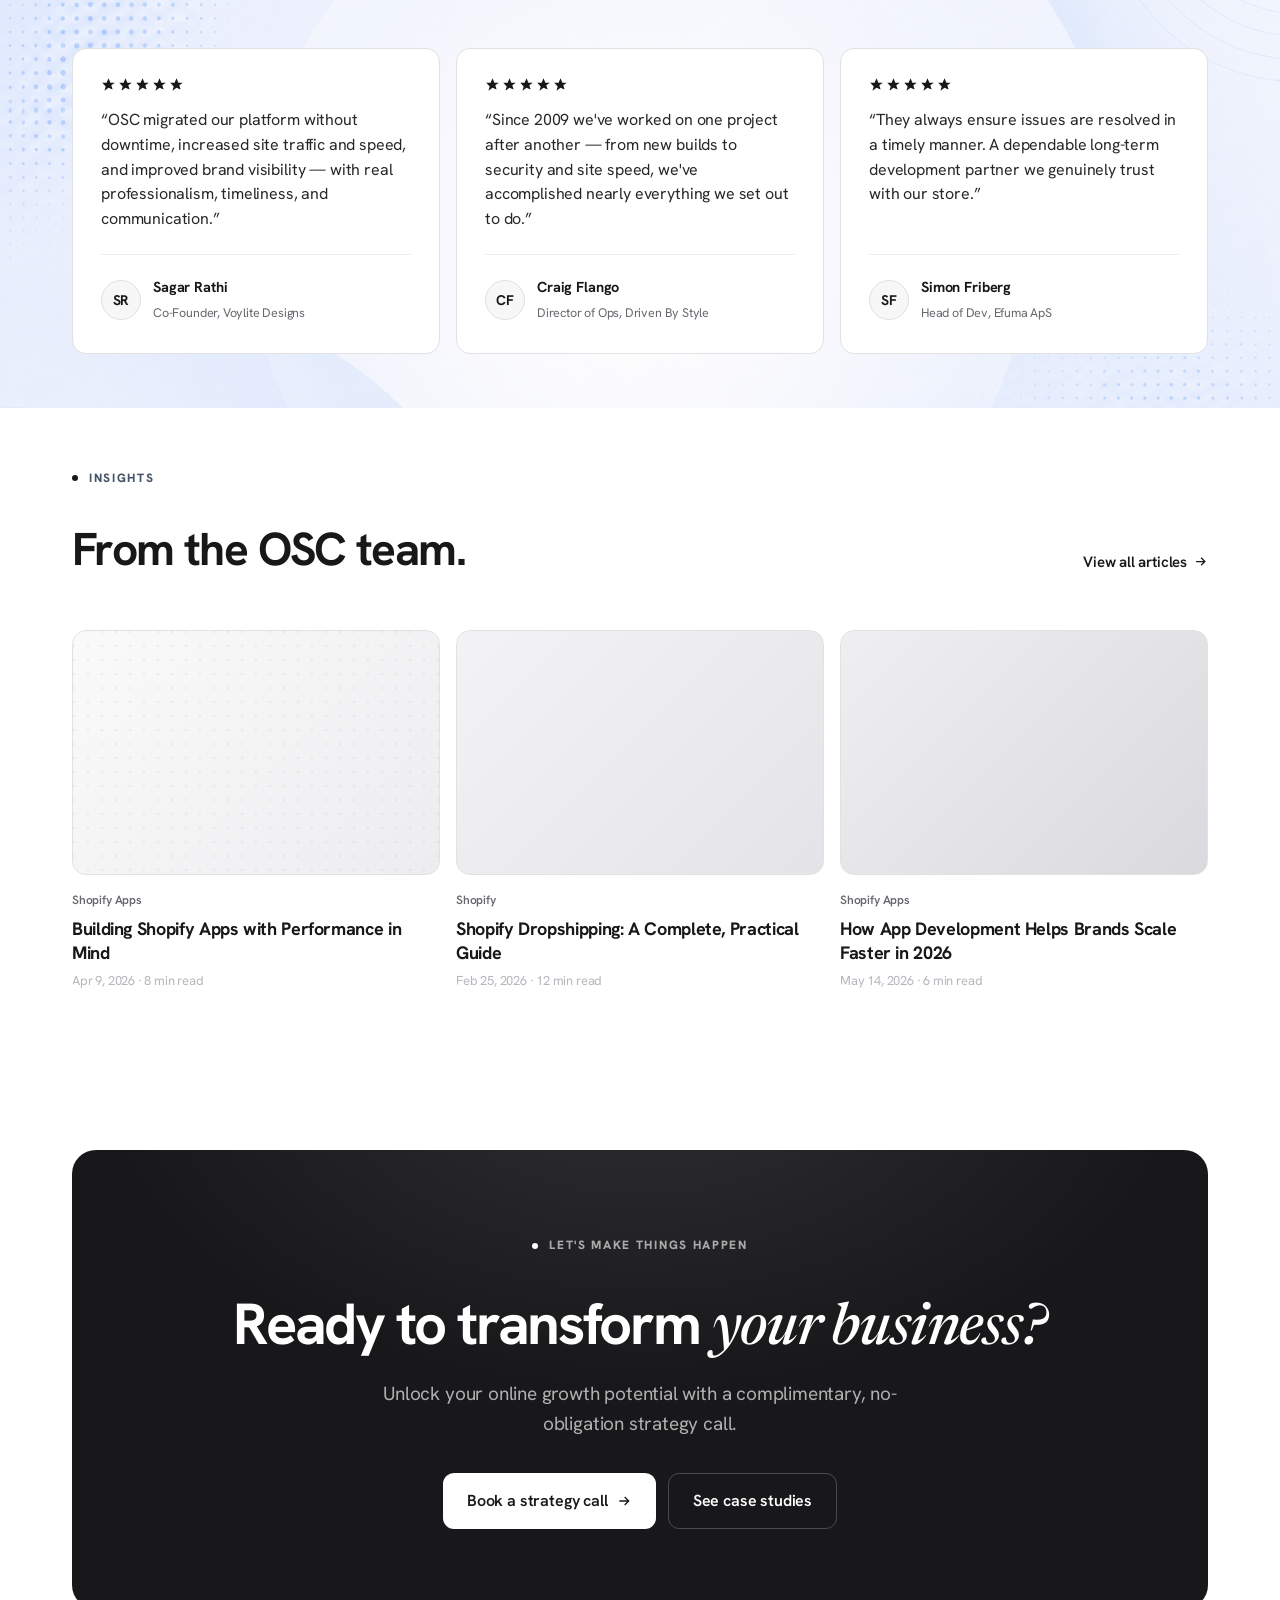
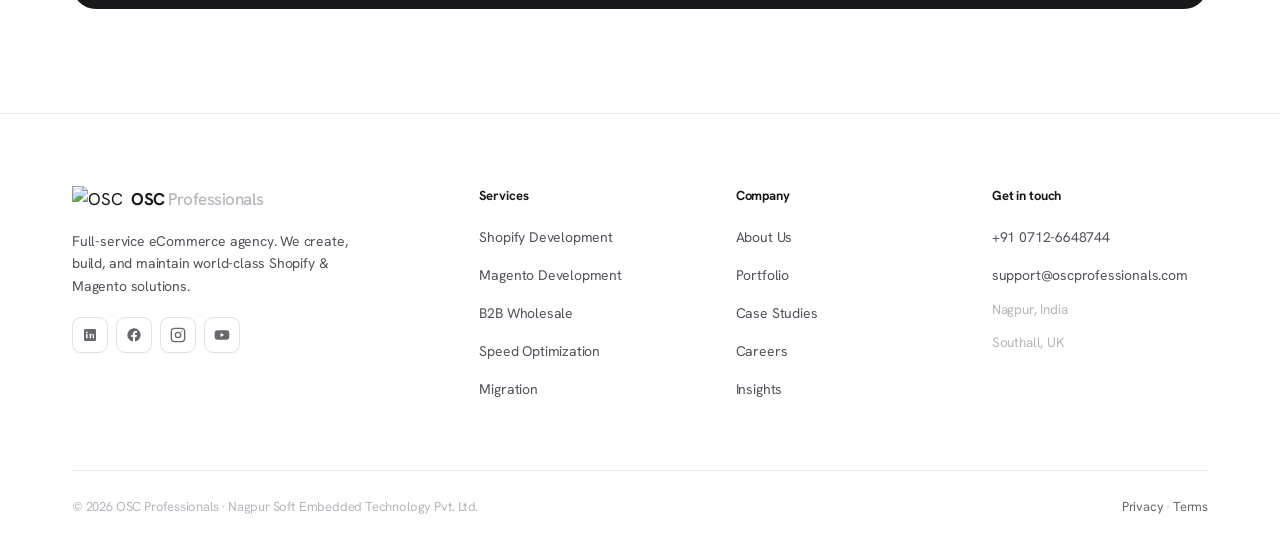
==== commit 2e712e3b: "Update home-clean.html" ====
--- a/home-clean.html
+++ b/home-clean.html
@@ -126,6 +126,107 @@
 </header>
 
 <!-- HERO -->
+<section class="hero">
+  <div class="wrap">
+    <span class="pill reveal"><span class="tagn">Since 2000</span><b>26 years</b> building eCommerce&nbsp;stores</span>
+    <h1 class="reveal">The full-service agency for <span class="serif">world-class</span> commerce.</h1>
+    <p class="lead reveal">OSC Professionals creates, builds, and maintains high-performing Shopify &amp; Magento stores — engineered to load fast, convert better, and scale with your business.</p>
+    <div class="hero-cta reveal">
+      <a class="btn btn-primary btn-lg" href="#contact">Start your project <svg class="arrow" viewBox="0 0 24 24" fill="none" stroke="currentColor" stroke-width="2"><path d="M5 12h14M13 6l6 6-6 6"/></svg></a>
+      <a class="btn btn-secondary btn-lg" href="#work">View our work</a>
+    </div>
+    <p class="hero-note reveal">Trusted by 500+ brands · Shopify Plus &amp; Adobe Commerce partners</p>
+  </div>
+  </section>
+  <!-- count -->
+  <section class="section-soft">
+  <div class="wrap">
+    <div class="sec-head center reveal">
+      <span class="eyebrow" style="justify-content:center"><span class="pip"></span>By the numbers</span>
+      <h2>Two decades of <span class="serif">measurable</span> results.</h2>
+    </div>
+    <div class="stats reveal">
+       <section class="stats-grid" aria-label="OSC Professionals statistics">
+        <article class="stat-card card-blue" aria-label="500 plus clients worldwide">
+          <div class="card-top">
+            <div class="icon-wrap" aria-hidden="true">
+              <svg viewBox="0 0 24 24">
+                <circle cx="9" cy="8" r="3"></circle>
+                <path d="M3.5 19c.5-3.1 2.4-5 5.5-5s5 1.9 5.5 5"></path>
+                <path d="M15.5 5.7a3 3 0 0 1 0 5.6"></path>
+                <path d="M17 14c2.1.6 3.3 2.2 3.7 4.5"></path>
+              </svg>
+            </div>
+            <span class="metric-index">01</span>
+          </div>
+          <div class="stat-number">500<span>+</span></div>
+          <p class="stat-label">Clients Worldwide</p>
+          <div class="card-detail" aria-hidden="true">
+            <span></span><span></span><span></span>
+          </div>
+        </article>
+
+        <article class="stat-card card-violet" aria-label="26 plus years of experience">
+          <div class="card-top">
+            <div class="icon-wrap" aria-hidden="true">
+              <svg viewBox="0 0 24 24">
+                <circle cx="12" cy="12" r="8.5"></circle>
+                <path d="M12 7.5V12l3.2 2"></path>
+                <path d="M8 2.8 6.3 5"></path>
+                <path d="m16 2.8 1.7 2.2"></path>
+              </svg>
+            </div>
+            <span class="metric-index">02</span>
+          </div>
+          <div class="stat-number">26<span>+</span></div>
+          <p class="stat-label">Years of Experience</p>
+          <div class="card-detail" aria-hidden="true">
+            <span></span><span></span><span></span>
+          </div>
+        </article>
+
+        <article class="stat-card card-teal" aria-label="20 plus countries served">
+          <div class="card-top">
+            <div class="icon-wrap" aria-hidden="true">
+              <svg viewBox="0 0 24 24">
+                <circle cx="12" cy="12" r="8.5"></circle>
+                <path d="M3.8 9h16.4"></path>
+                <path d="M3.8 15h16.4"></path>
+                <path d="M12 3.5c2.2 2.3 3.3 5.1 3.3 8.5S14.2 18.2 12 20.5"></path>
+                <path d="M12 3.5C9.8 5.8 8.7 8.6 8.7 12s1.1 6.2 3.3 8.5"></path>
+              </svg>
+            </div>
+            <span class="metric-index">03</span>
+          </div>
+          <div class="stat-number">20<span>+</span></div>
+          <p class="stat-label">Countries Served</p>
+          <div class="card-detail" aria-hidden="true">
+            <span></span><span></span><span></span>
+          </div>
+        </article>
+
+        <article class="stat-card card-amber" aria-label="15 plus eCommerce experts">
+          <div class="card-top">
+            <div class="icon-wrap" aria-hidden="true">
+              <svg viewBox="0 0 24 24">
+                <path d="m8.5 7-4 5 4 5"></path>
+                <path d="m15.5 7 4 5-4 5"></path>
+                <path d="m13.5 5-3 14"></path>
+              </svg>
+            </div>
+            <span class="metric-index">04</span>
+          </div>
+          <div class="stat-number">15<span>+</span></div>
+          <p class="stat-label">eCommerce Experts</p>
+          <div class="card-detail" aria-hidden="true">
+            <span></span><span></span><span></span>
+          </div>
+        </article>
+      </section>
+    </div>
+  </div>
+</section>
+	<!-- HERO -->
 <section class="hero">
   <div class="wrap">
     <span class="pill reveal"><span class="tagn">Since 2000</span><b>26 years</b> building eCommerce&nbsp;stores</span>
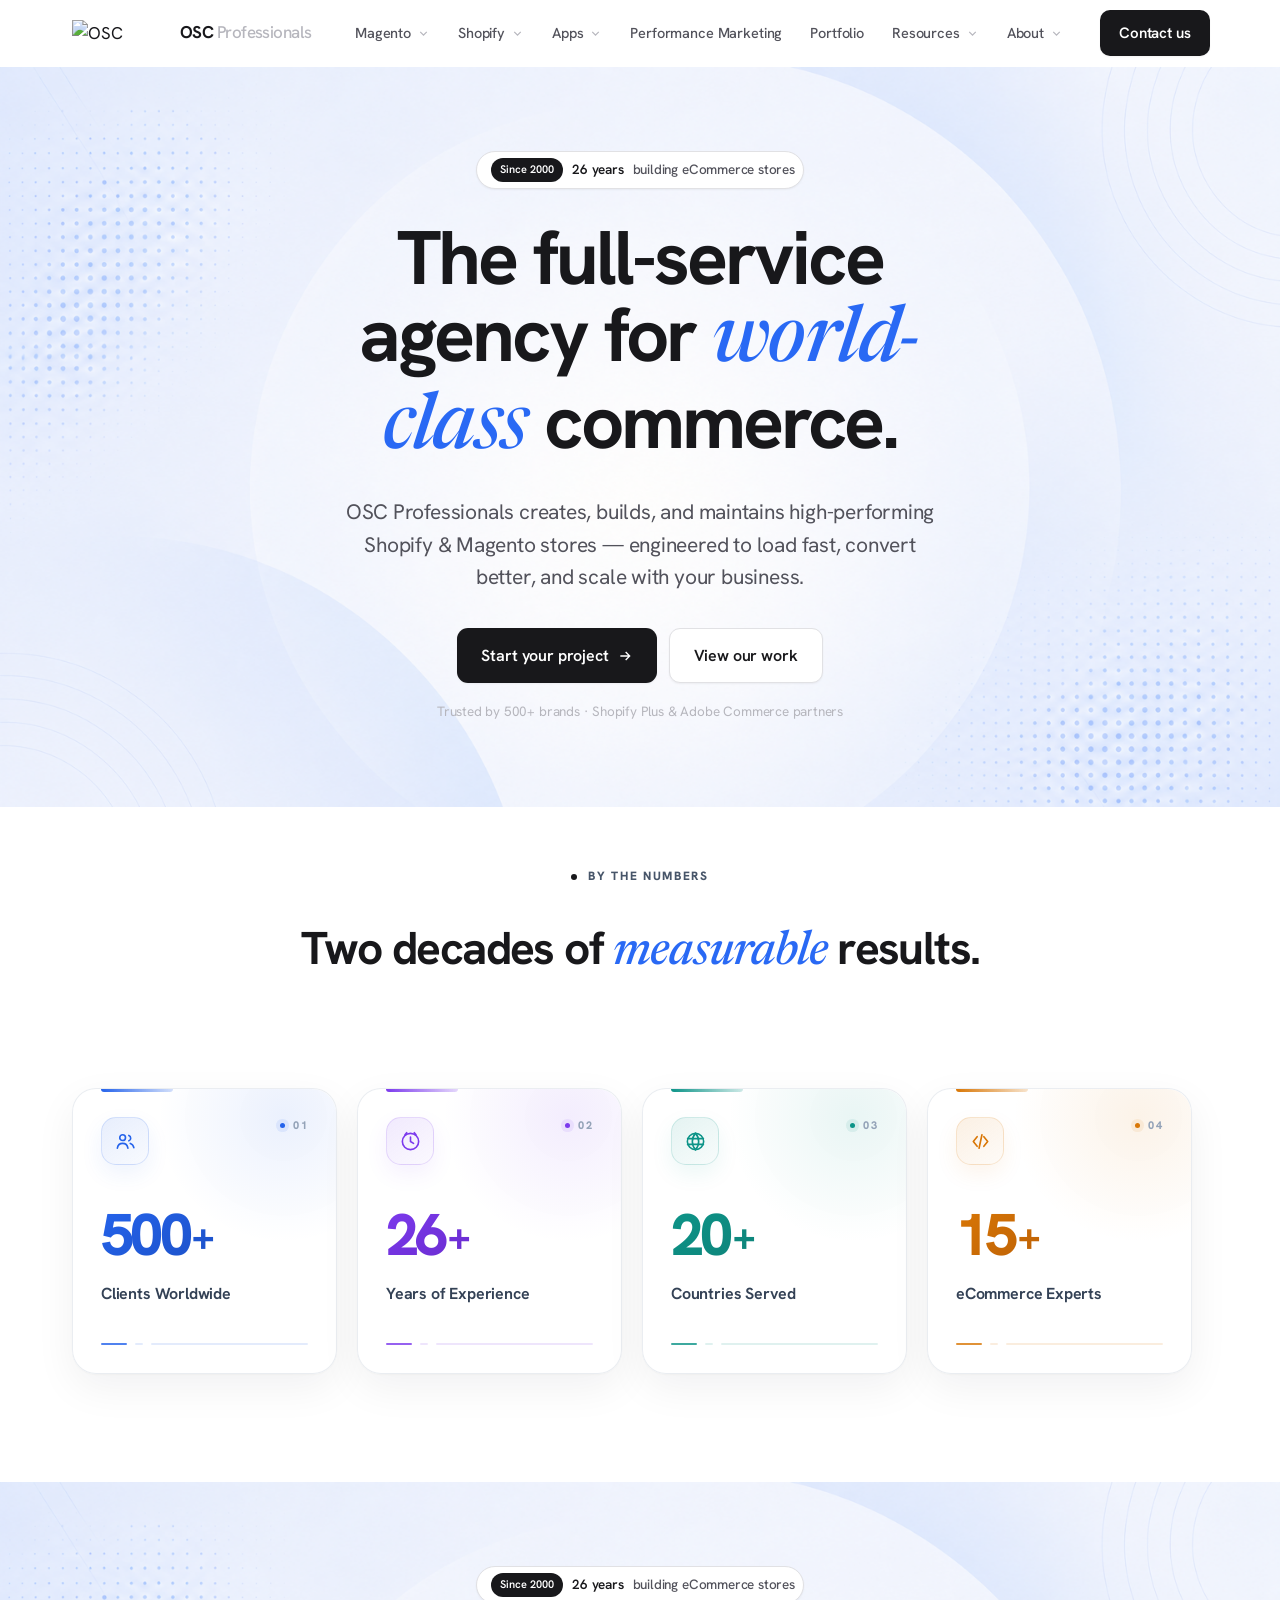
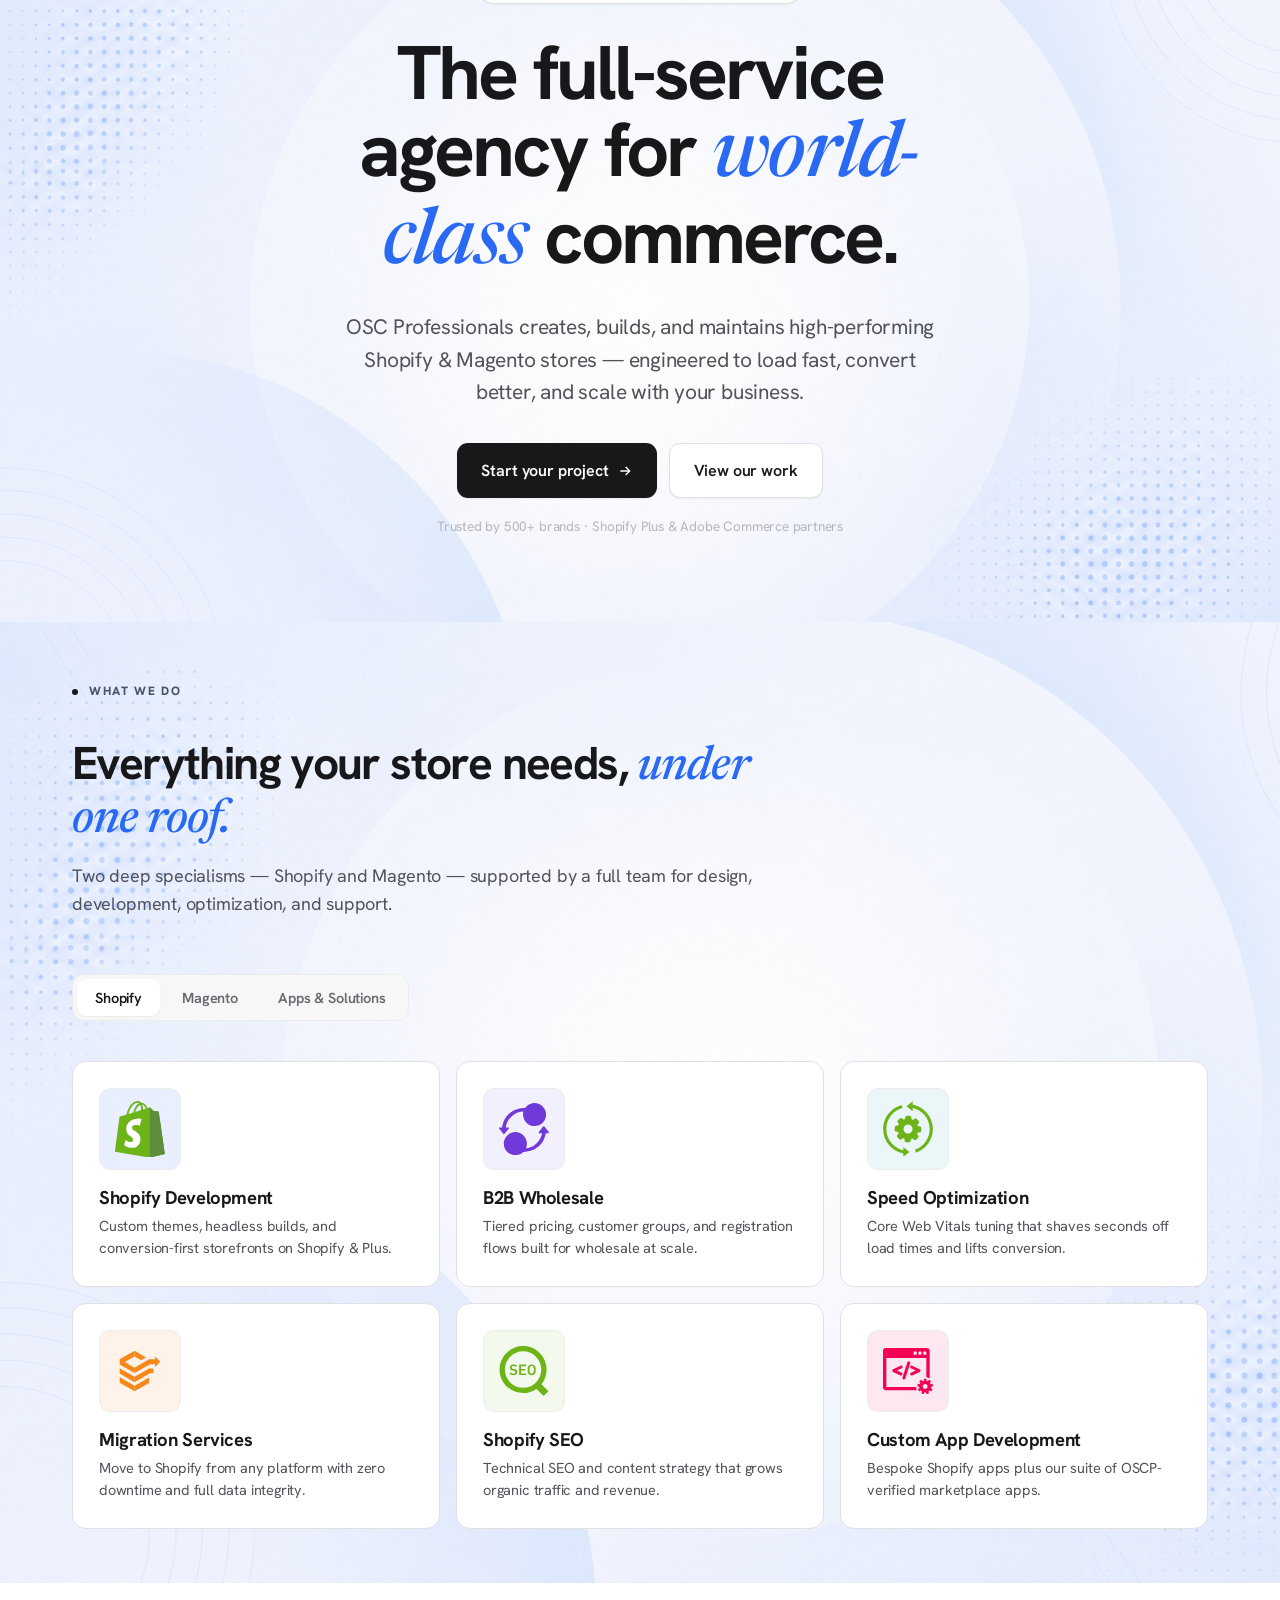
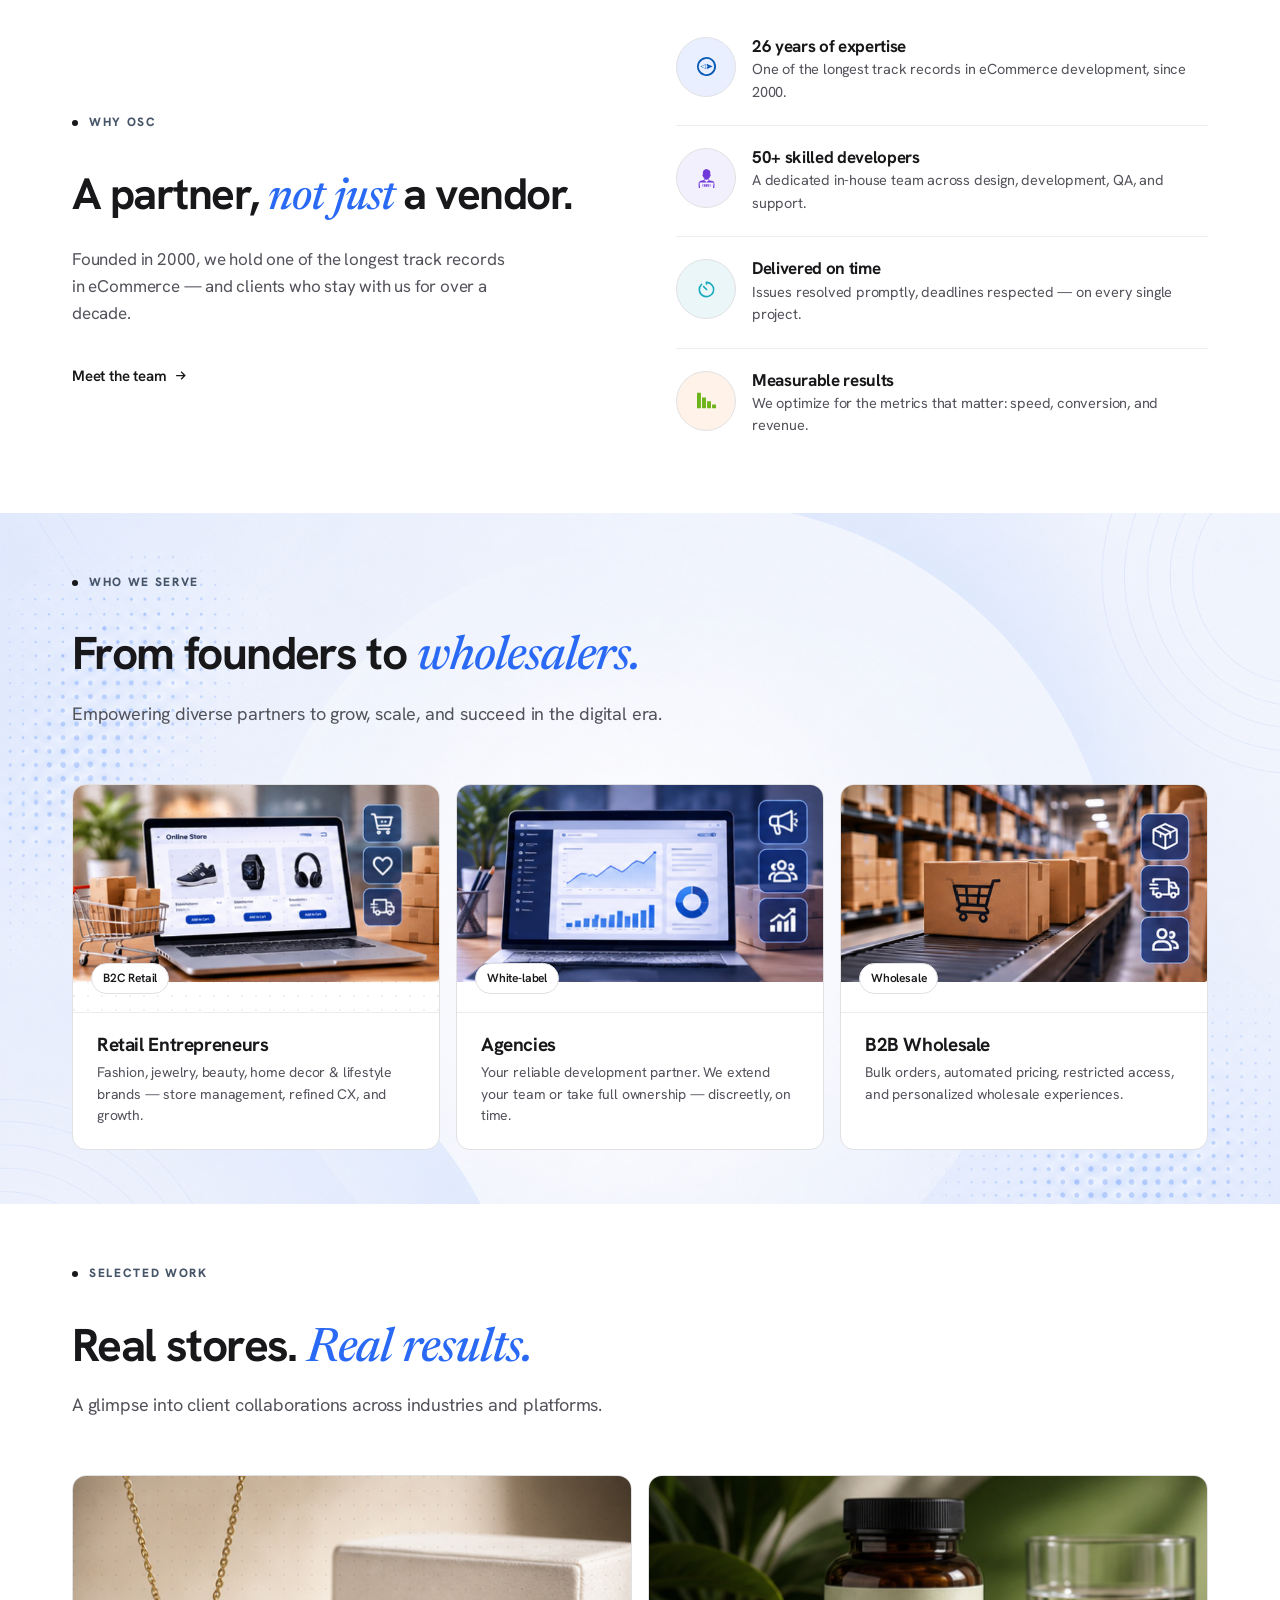
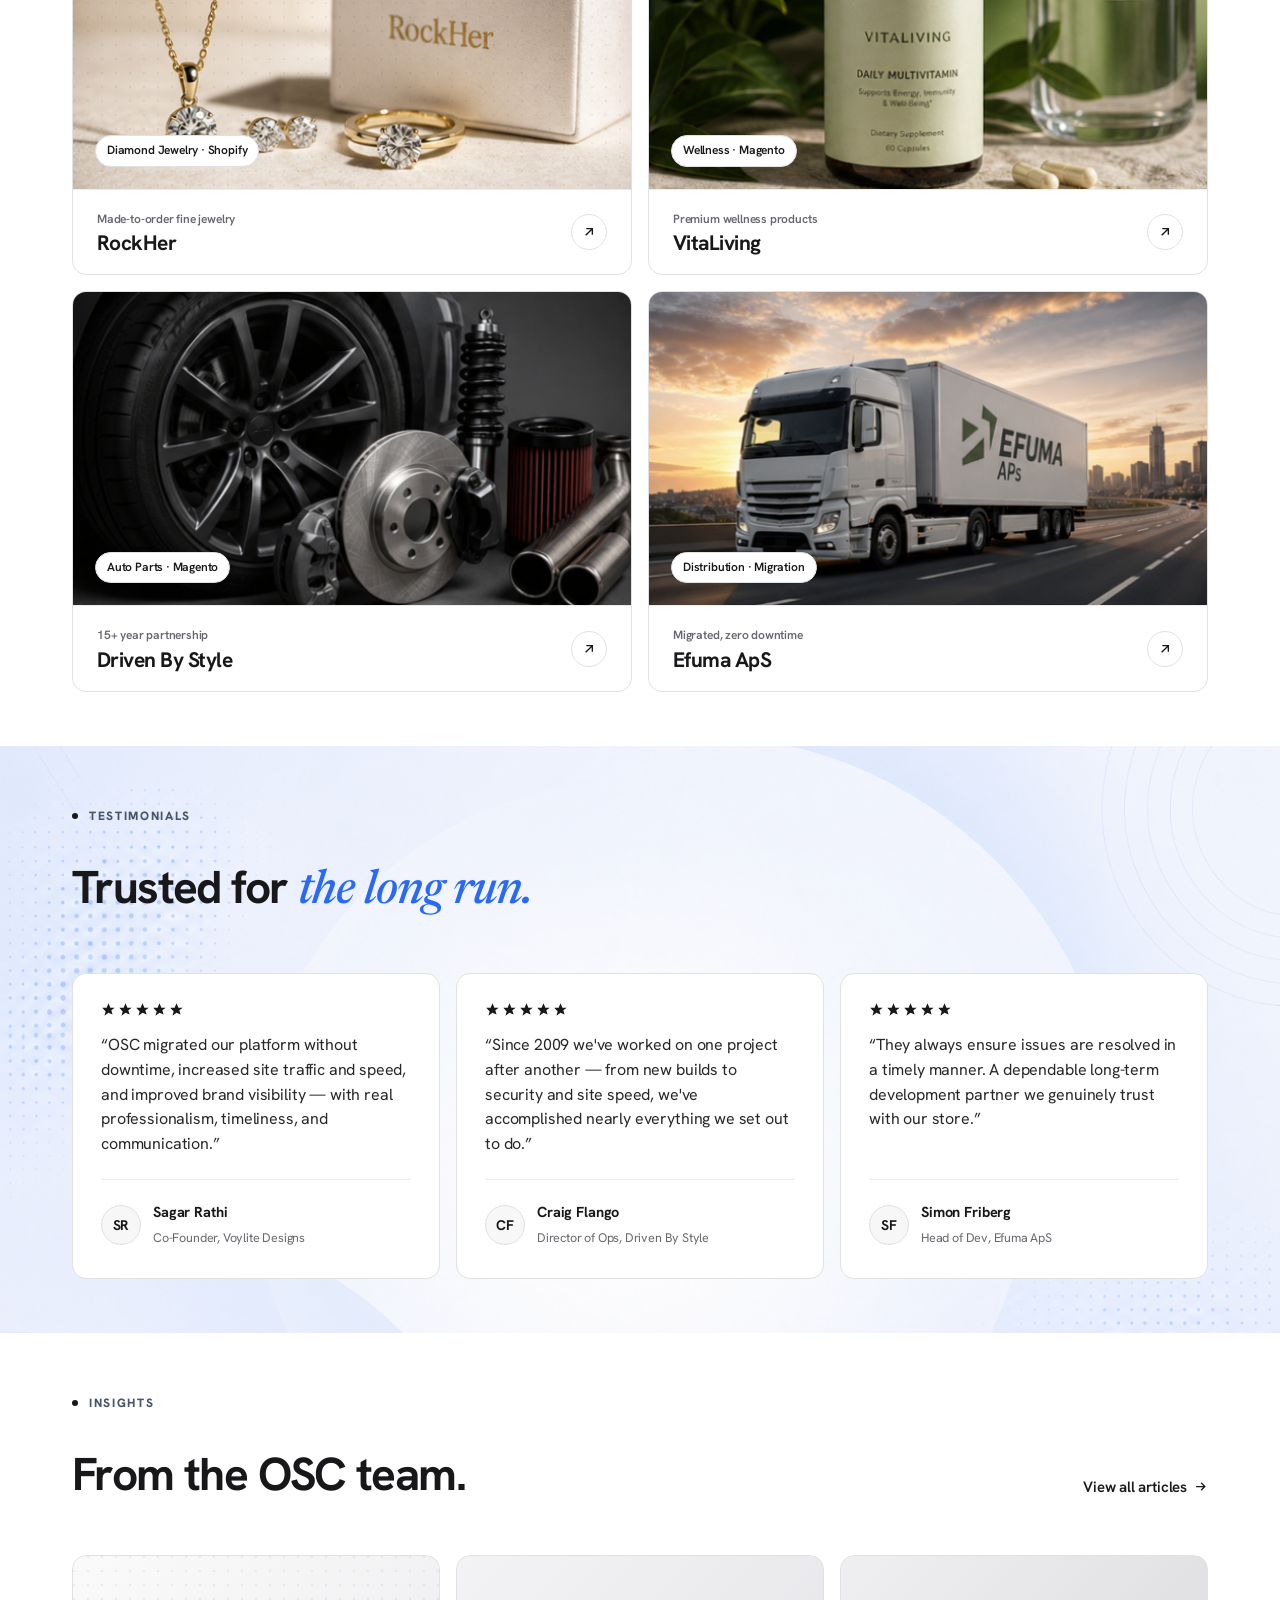
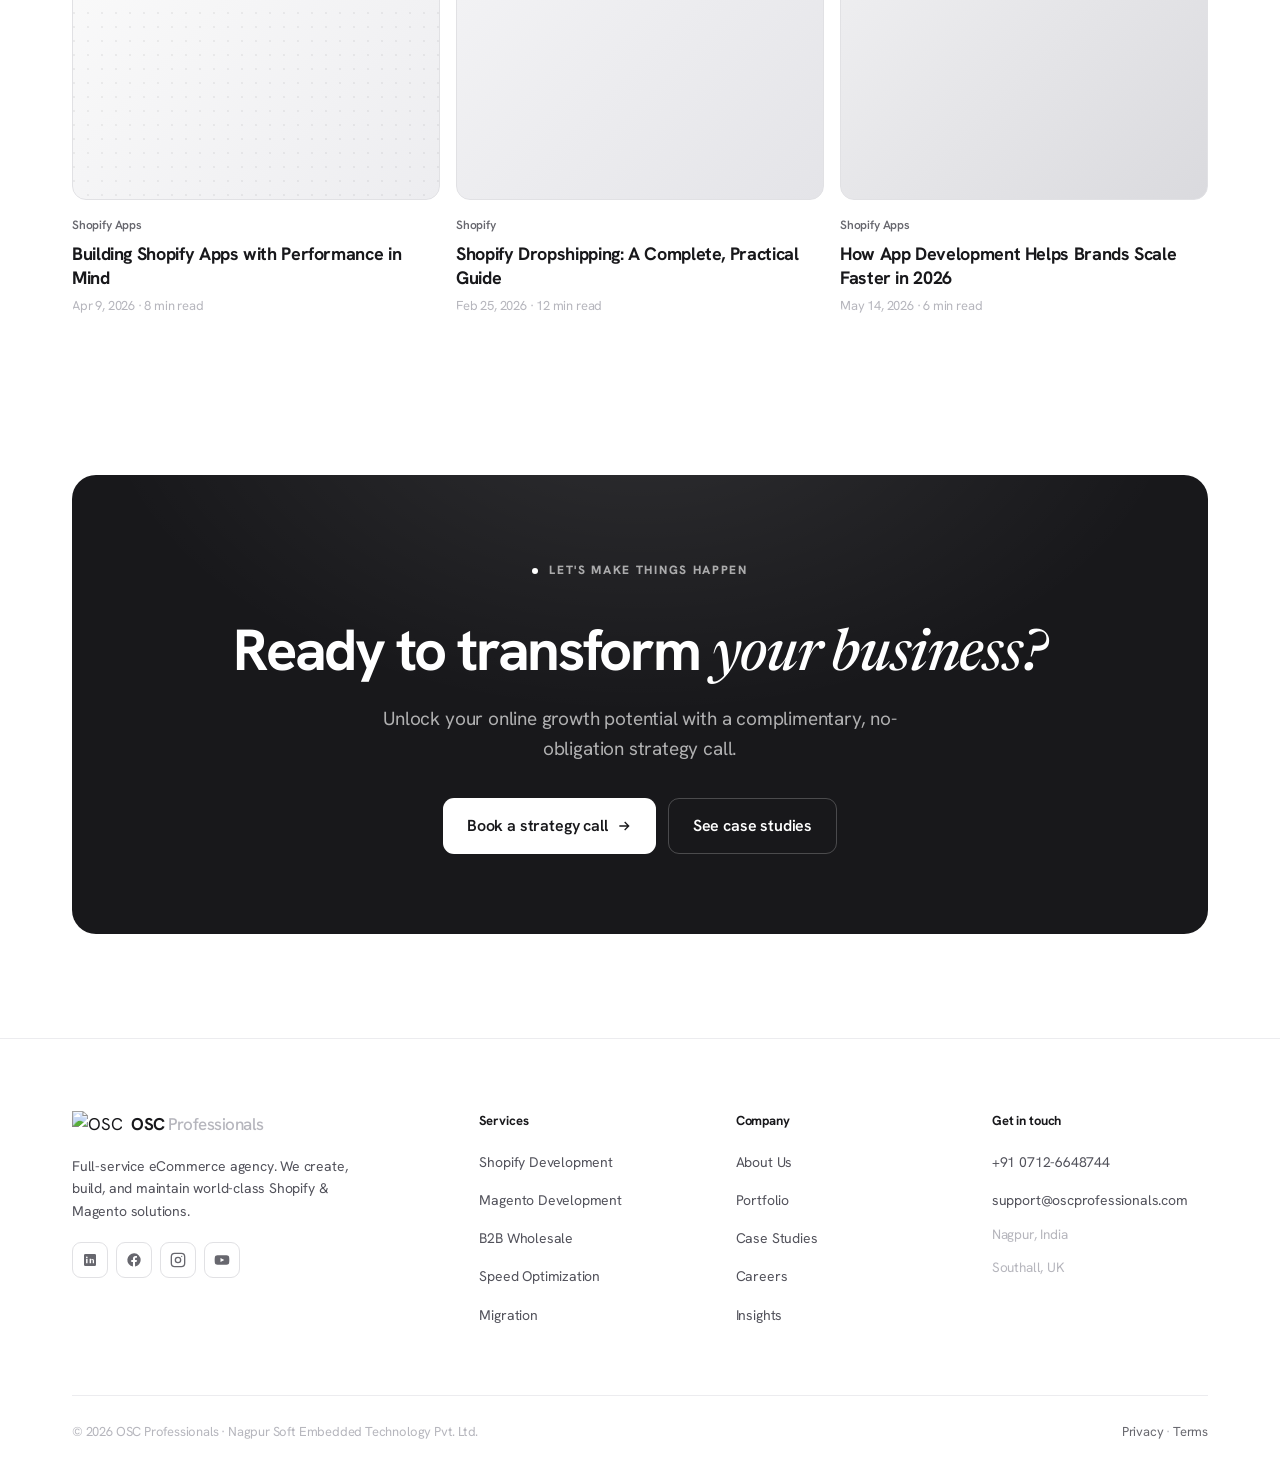
==== commit 63f13585: "Update home-clean.html" ====
--- a/home-clean.html
+++ b/home-clean.html
@@ -238,95 +238,7 @@
     </div>
     <p class="hero-note reveal">Trusted by 500+ brands · Shopify Plus &amp; Adobe Commerce partners</p>
   </div>
-  </section>
-  <!-- count -->
-  <section class="section-soft">
-  <div class="wrap">
-    <div class="sec-head center reveal">
-      <span class="eyebrow" style="justify-content:center"><span class="pip"></span>By the numbers</span>
-      <h2>Two decades of <span class="serif">measurable</span> results.</h2>
-    </div>
-    <div class="stats reveal">
-       <section class="stats-grid" aria-label="OSC Professionals statistics">
-        <article class="stat-card card-blue" aria-label="500 plus clients worldwide">
-          <div class="card-top">
-            <div class="icon-wrap" aria-hidden="true">
-              <svg viewBox="0 0 24 24">
-                <circle cx="9" cy="8" r="3"></circle>
-                <path d="M3.5 19c.5-3.1 2.4-5 5.5-5s5 1.9 5.5 5"></path>
-                <path d="M15.5 5.7a3 3 0 0 1 0 5.6"></path>
-                <path d="M17 14c2.1.6 3.3 2.2 3.7 4.5"></path>
-              </svg>
-            </div>
-            <span class="metric-index">01</span>
-          </div>
-          <div class="stat-number">500<span>+</span></div>
-          <p class="stat-label">Clients Worldwide</p>
-          <div class="card-detail" aria-hidden="true">
-            <span></span><span></span><span></span>
-          </div>
-        </article>
-
-        <article class="stat-card card-violet" aria-label="26 plus years of experience">
-          <div class="card-top">
-            <div class="icon-wrap" aria-hidden="true">
-              <svg viewBox="0 0 24 24">
-                <circle cx="12" cy="12" r="8.5"></circle>
-                <path d="M12 7.5V12l3.2 2"></path>
-                <path d="M8 2.8 6.3 5"></path>
-                <path d="m16 2.8 1.7 2.2"></path>
-              </svg>
-            </div>
-            <span class="metric-index">02</span>
-          </div>
-          <div class="stat-number">26<span>+</span></div>
-          <p class="stat-label">Years of Experience</p>
-          <div class="card-detail" aria-hidden="true">
-            <span></span><span></span><span></span>
-          </div>
-        </article>
-
-        <article class="stat-card card-teal" aria-label="20 plus countries served">
-          <div class="card-top">
-            <div class="icon-wrap" aria-hidden="true">
-              <svg viewBox="0 0 24 24">
-                <circle cx="12" cy="12" r="8.5"></circle>
-                <path d="M3.8 9h16.4"></path>
-                <path d="M3.8 15h16.4"></path>
-                <path d="M12 3.5c2.2 2.3 3.3 5.1 3.3 8.5S14.2 18.2 12 20.5"></path>
-                <path d="M12 3.5C9.8 5.8 8.7 8.6 8.7 12s1.1 6.2 3.3 8.5"></path>
-              </svg>
-            </div>
-            <span class="metric-index">03</span>
-          </div>
-          <div class="stat-number">20<span>+</span></div>
-          <p class="stat-label">Countries Served</p>
-          <div class="card-detail" aria-hidden="true">
-            <span></span><span></span><span></span>
-          </div>
-        </article>
-
-        <article class="stat-card card-amber" aria-label="15 plus eCommerce experts">
-          <div class="card-top">
-            <div class="icon-wrap" aria-hidden="true">
-              <svg viewBox="0 0 24 24">
-                <path d="m8.5 7-4 5 4 5"></path>
-                <path d="m15.5 7 4 5-4 5"></path>
-                <path d="m13.5 5-3 14"></path>
-              </svg>
-            </div>
-            <span class="metric-index">04</span>
-          </div>
-          <div class="stat-number">15<span>+</span></div>
-          <p class="stat-label">eCommerce Experts</p>
-          <div class="card-detail" aria-hidden="true">
-            <span></span><span></span><span></span>
-          </div>
-        </article>
-      </section>
-    </div>
-  </div>
-</section>
+  </section>  
 <!-- SERVICES -->
 <section id="services">
   <div class="wrap">
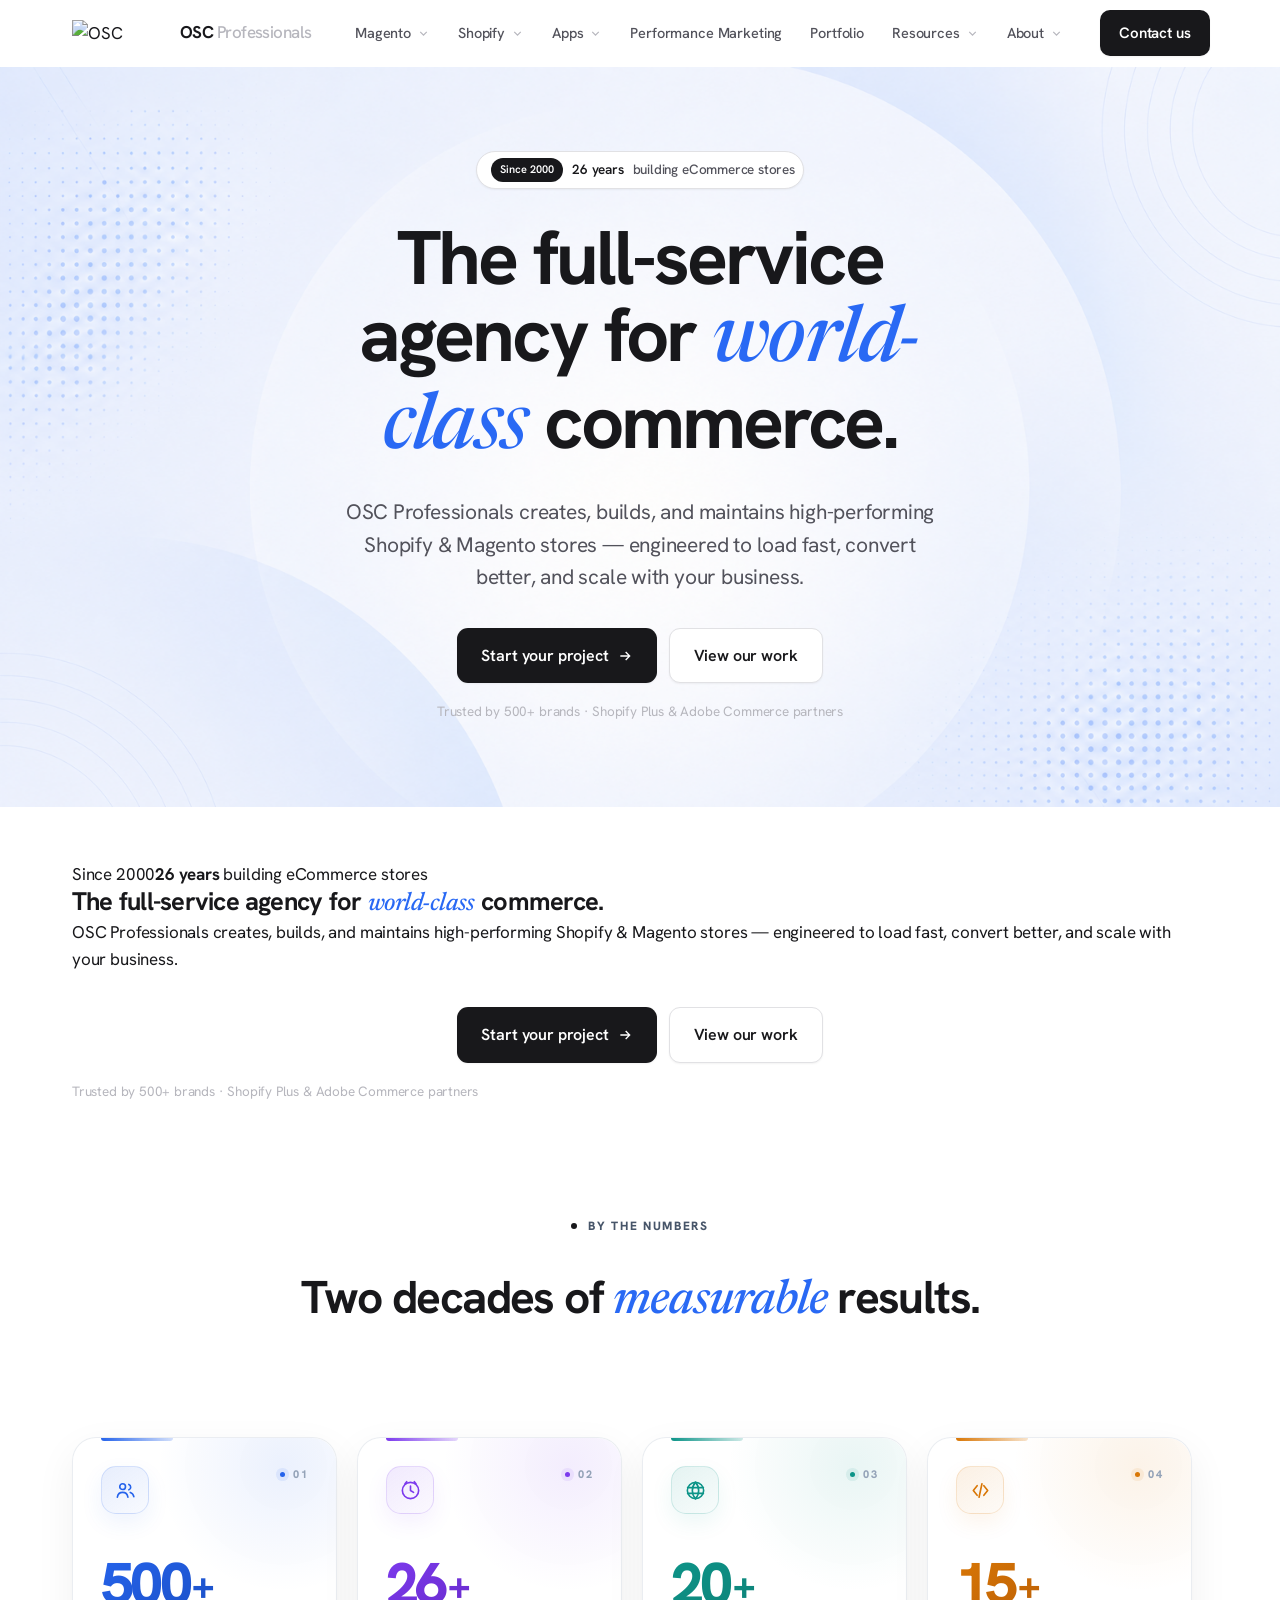
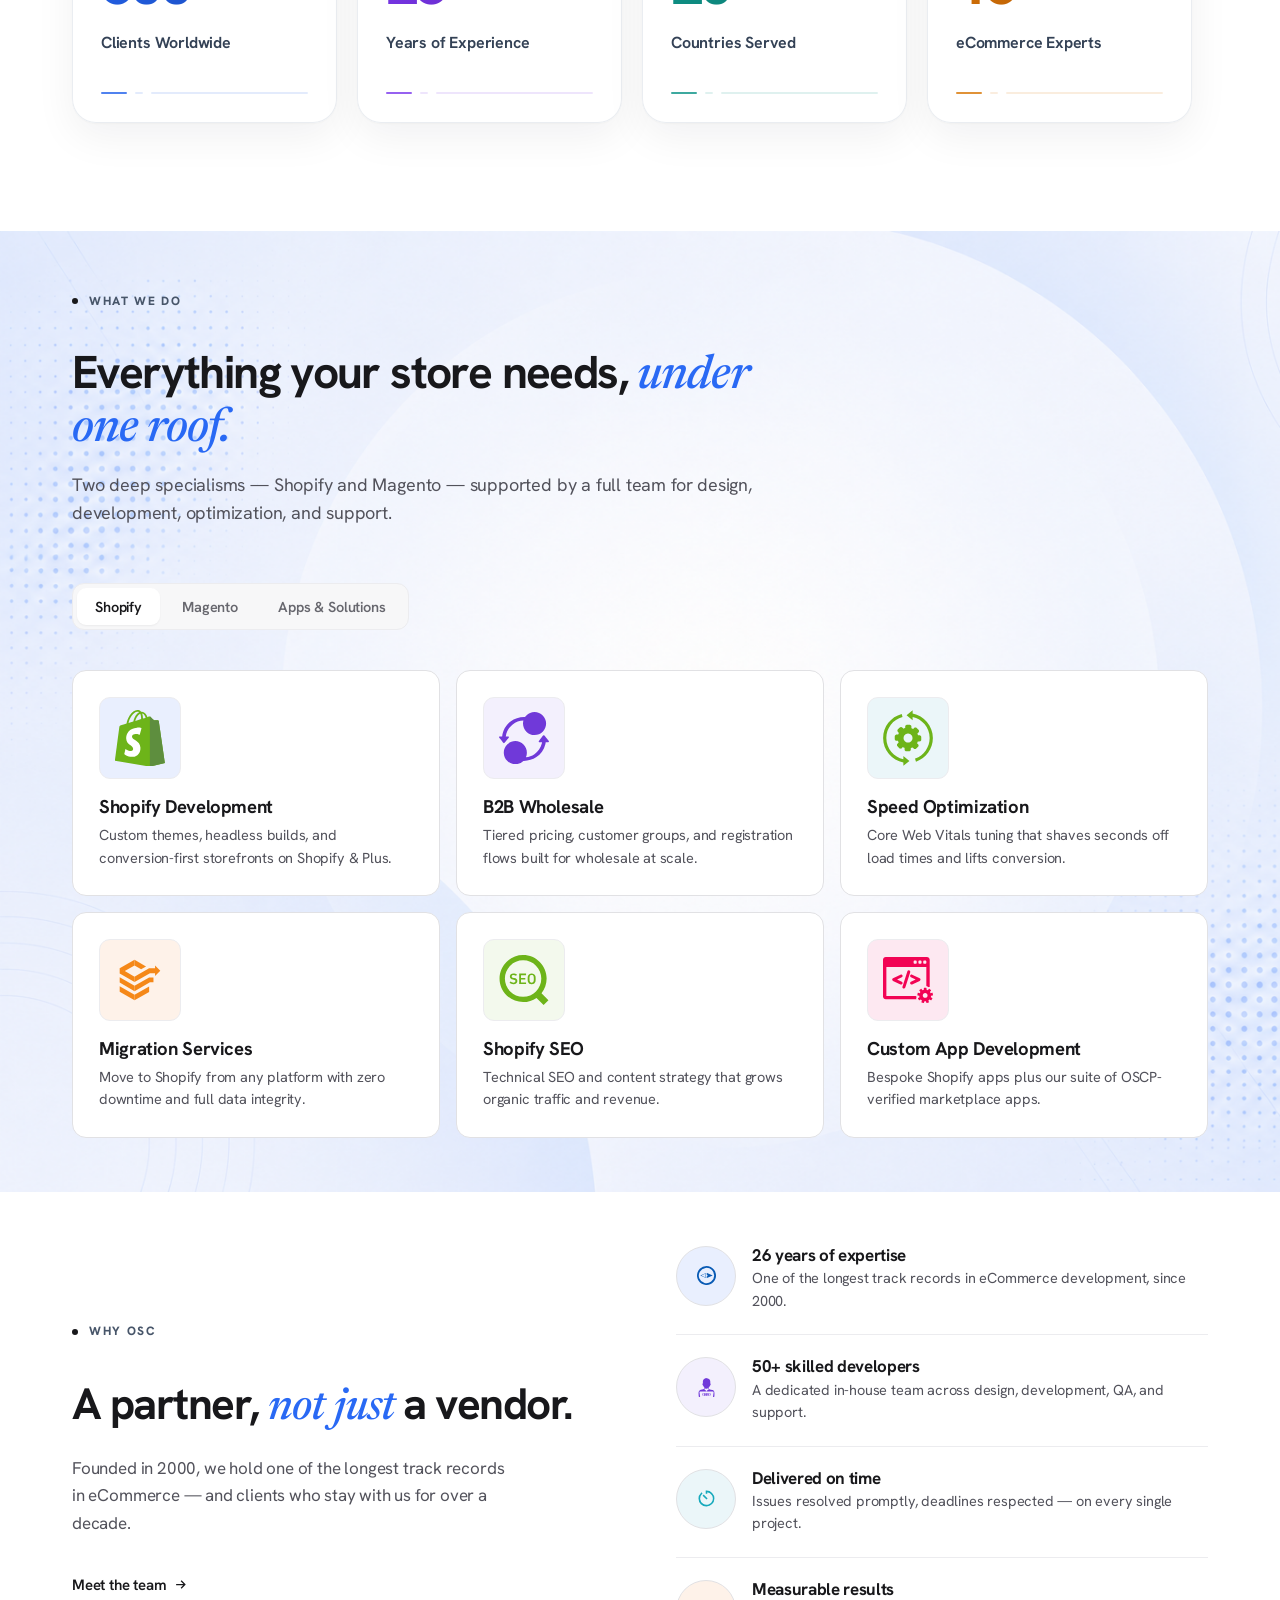
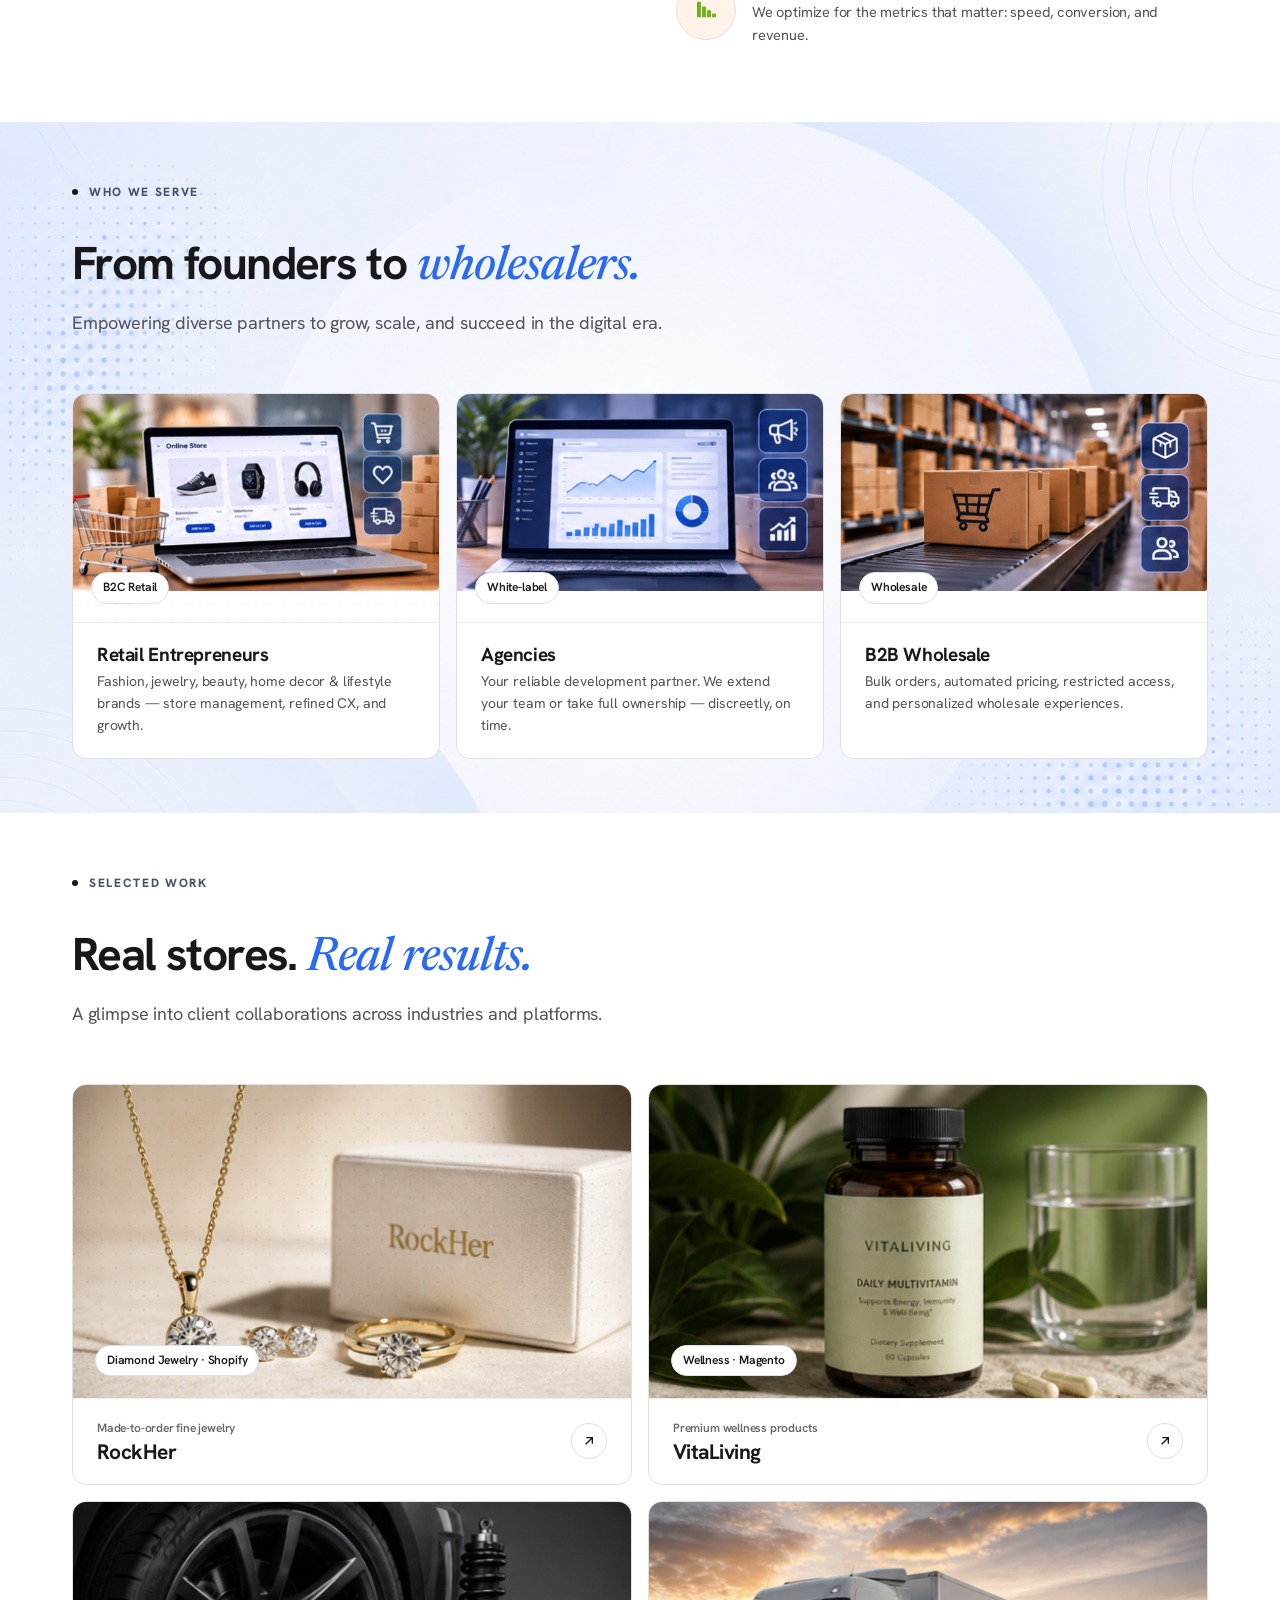
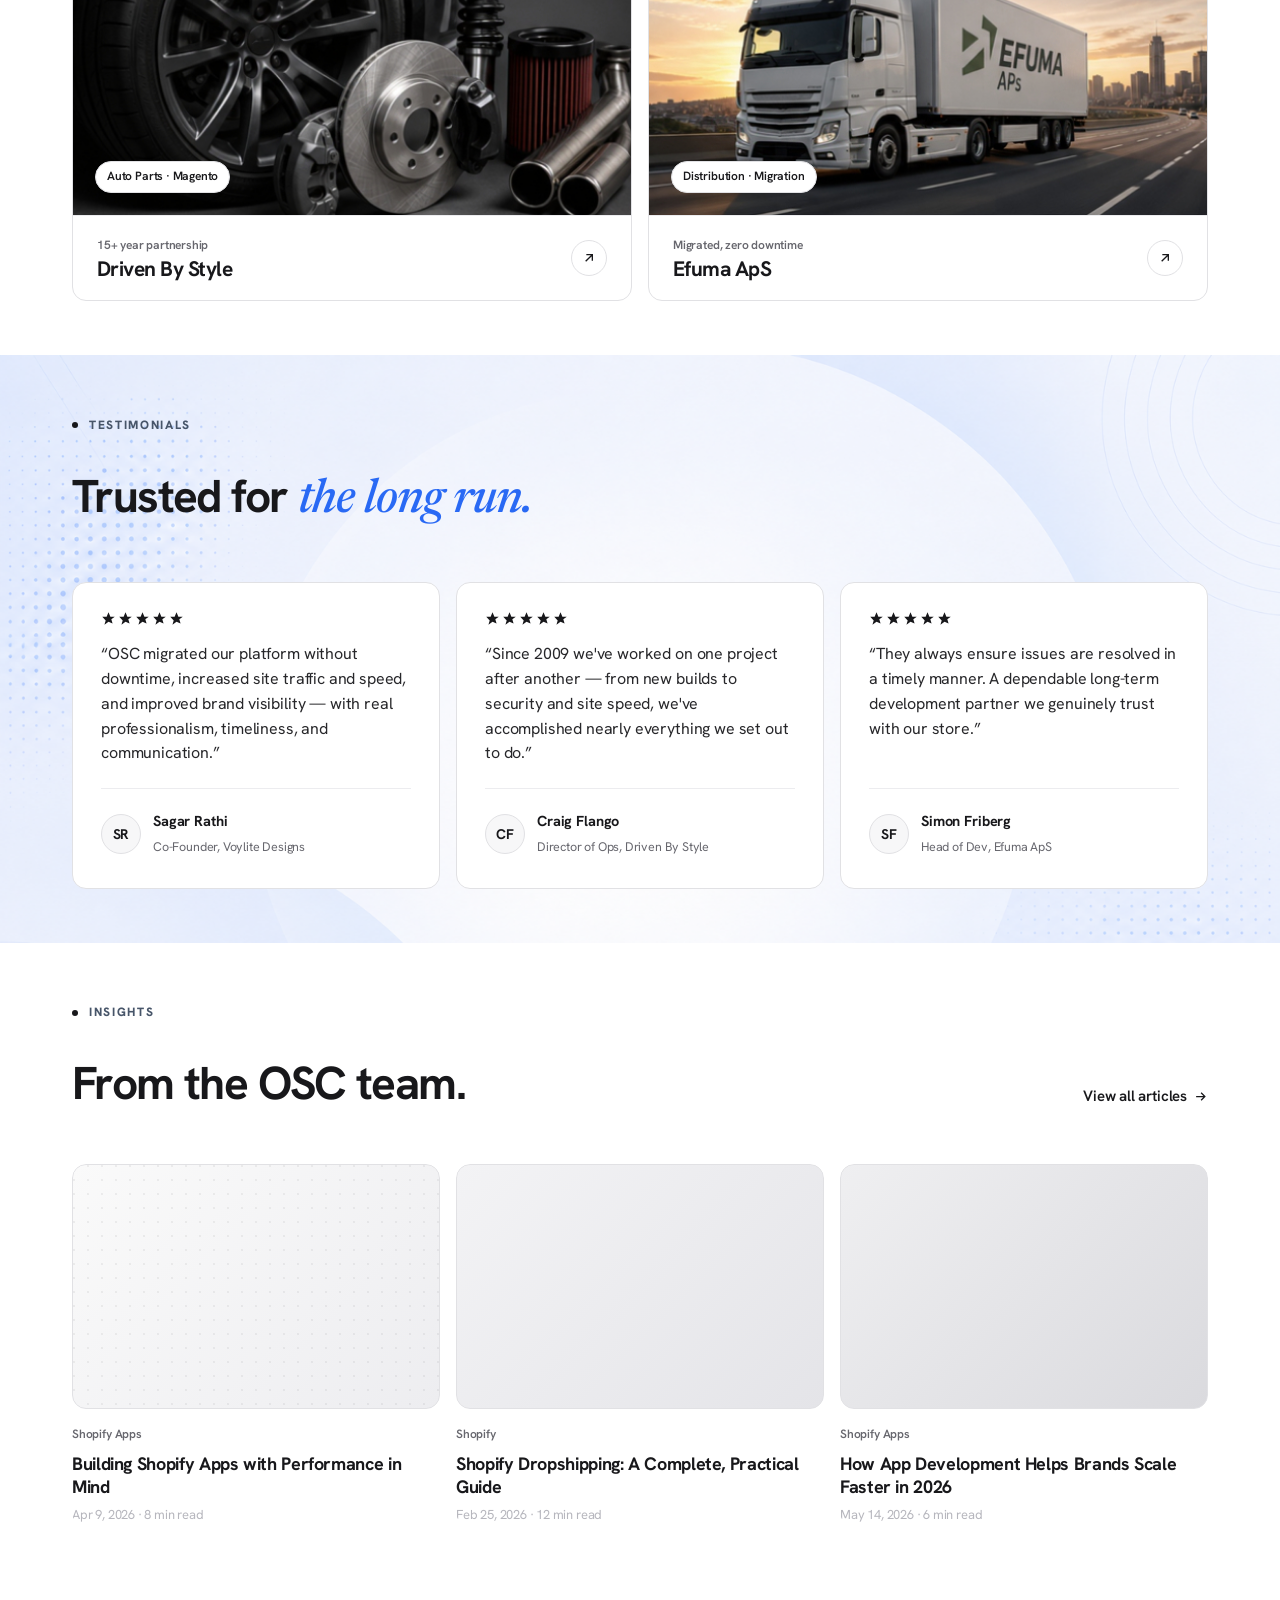
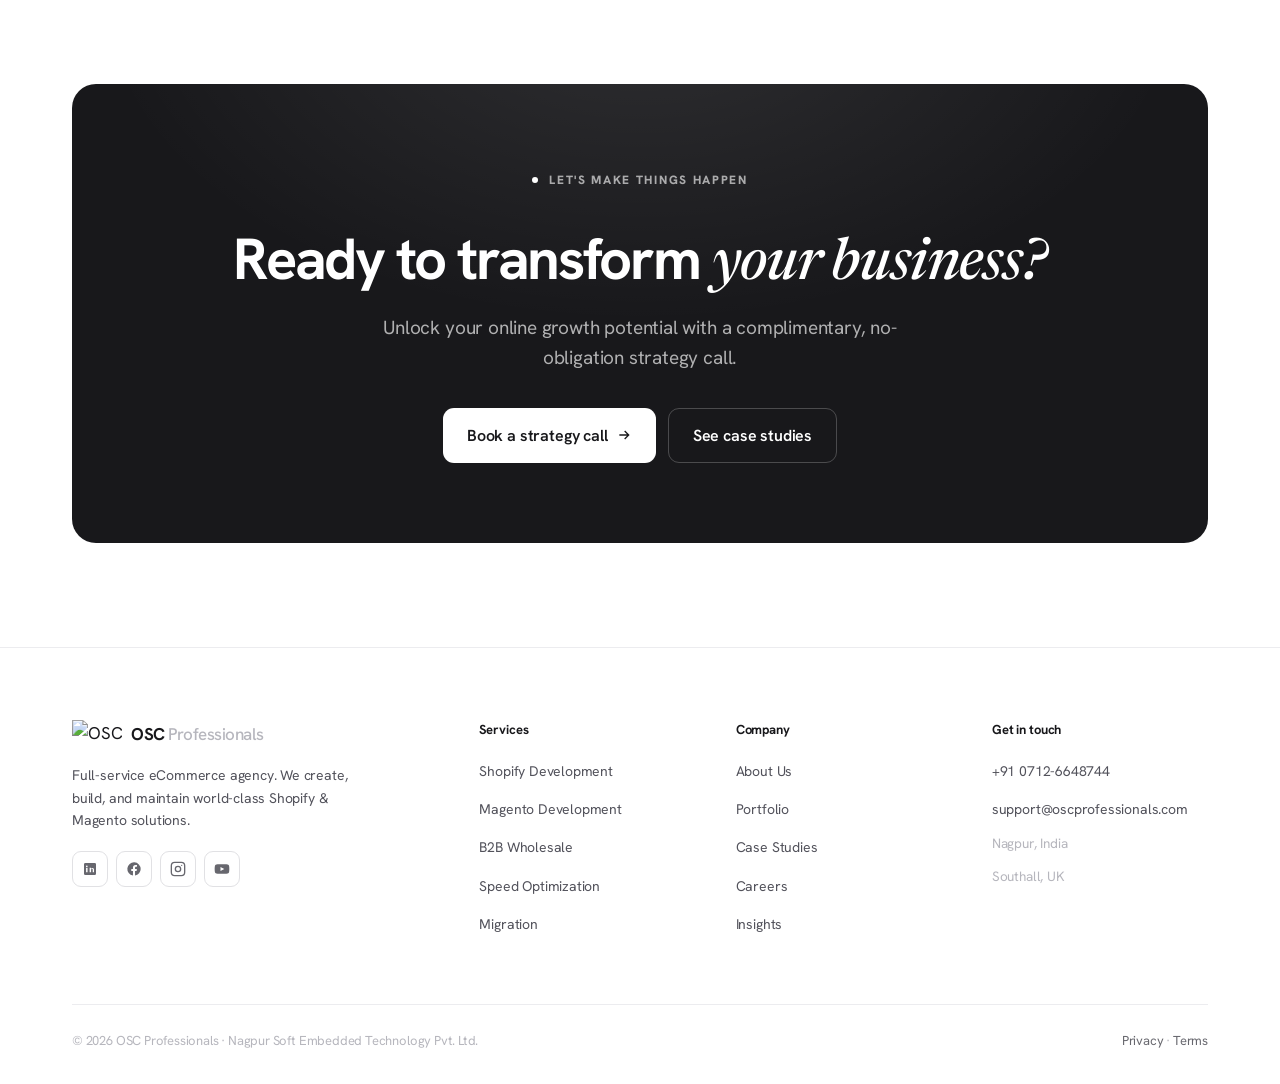
==== commit 728e4bf0: "Add new hero section and remove old one" ====
--- a/home-clean.html
+++ b/home-clean.html
@@ -138,6 +138,20 @@
     <p class="hero-note reveal">Trusted by 500+ brands · Shopify Plus &amp; Adobe Commerce partners</p>
   </div>
   </section>
+<!-- HERO -->
+<section class="hero1">
+  <div class="wrap">
+    <span class="pill reveal"><span class="tagn">Since 2000</span><b>26 years</b> building eCommerce&nbsp;stores</span>
+    <h1 class="reveal">The full-service agency for <span class="serif">world-class</span> commerce.</h1>
+    <p class="lead reveal">OSC Professionals creates, builds, and maintains high-performing Shopify &amp; Magento stores — engineered to load fast, convert better, and scale with your business.</p>
+    <div class="hero-cta reveal">
+      <a class="btn btn-primary btn-lg" href="#contact">Start your project <svg class="arrow" viewBox="0 0 24 24" fill="none" stroke="currentColor" stroke-width="2"><path d="M5 12h14M13 6l6 6-6 6"/></svg></a>
+      <a class="btn btn-secondary btn-lg" href="#work">View our work</a>
+    </div>
+    <p class="hero-note reveal">Trusted by 500+ brands · Shopify Plus &amp; Adobe Commerce partners</p>
+  </div>
+  </section>  
+	
   <!-- count -->
   <section class="section-soft">
   <div class="wrap">
@@ -225,20 +239,7 @@
       </section>
     </div>
   </div>
-</section>
-	<!-- HERO -->
-<section class="hero">
-  <div class="wrap">
-    <span class="pill reveal"><span class="tagn">Since 2000</span><b>26 years</b> building eCommerce&nbsp;stores</span>
-    <h1 class="reveal">The full-service agency for <span class="serif">world-class</span> commerce.</h1>
-    <p class="lead reveal">OSC Professionals creates, builds, and maintains high-performing Shopify &amp; Magento stores — engineered to load fast, convert better, and scale with your business.</p>
-    <div class="hero-cta reveal">
-      <a class="btn btn-primary btn-lg" href="#contact">Start your project <svg class="arrow" viewBox="0 0 24 24" fill="none" stroke="currentColor" stroke-width="2"><path d="M5 12h14M13 6l6 6-6 6"/></svg></a>
-      <a class="btn btn-secondary btn-lg" href="#work">View our work</a>
-    </div>
-    <p class="hero-note reveal">Trusted by 500+ brands · Shopify Plus &amp; Adobe Commerce partners</p>
-  </div>
-  </section>  
+</section>	
 <!-- SERVICES -->
 <section id="services">
   <div class="wrap">
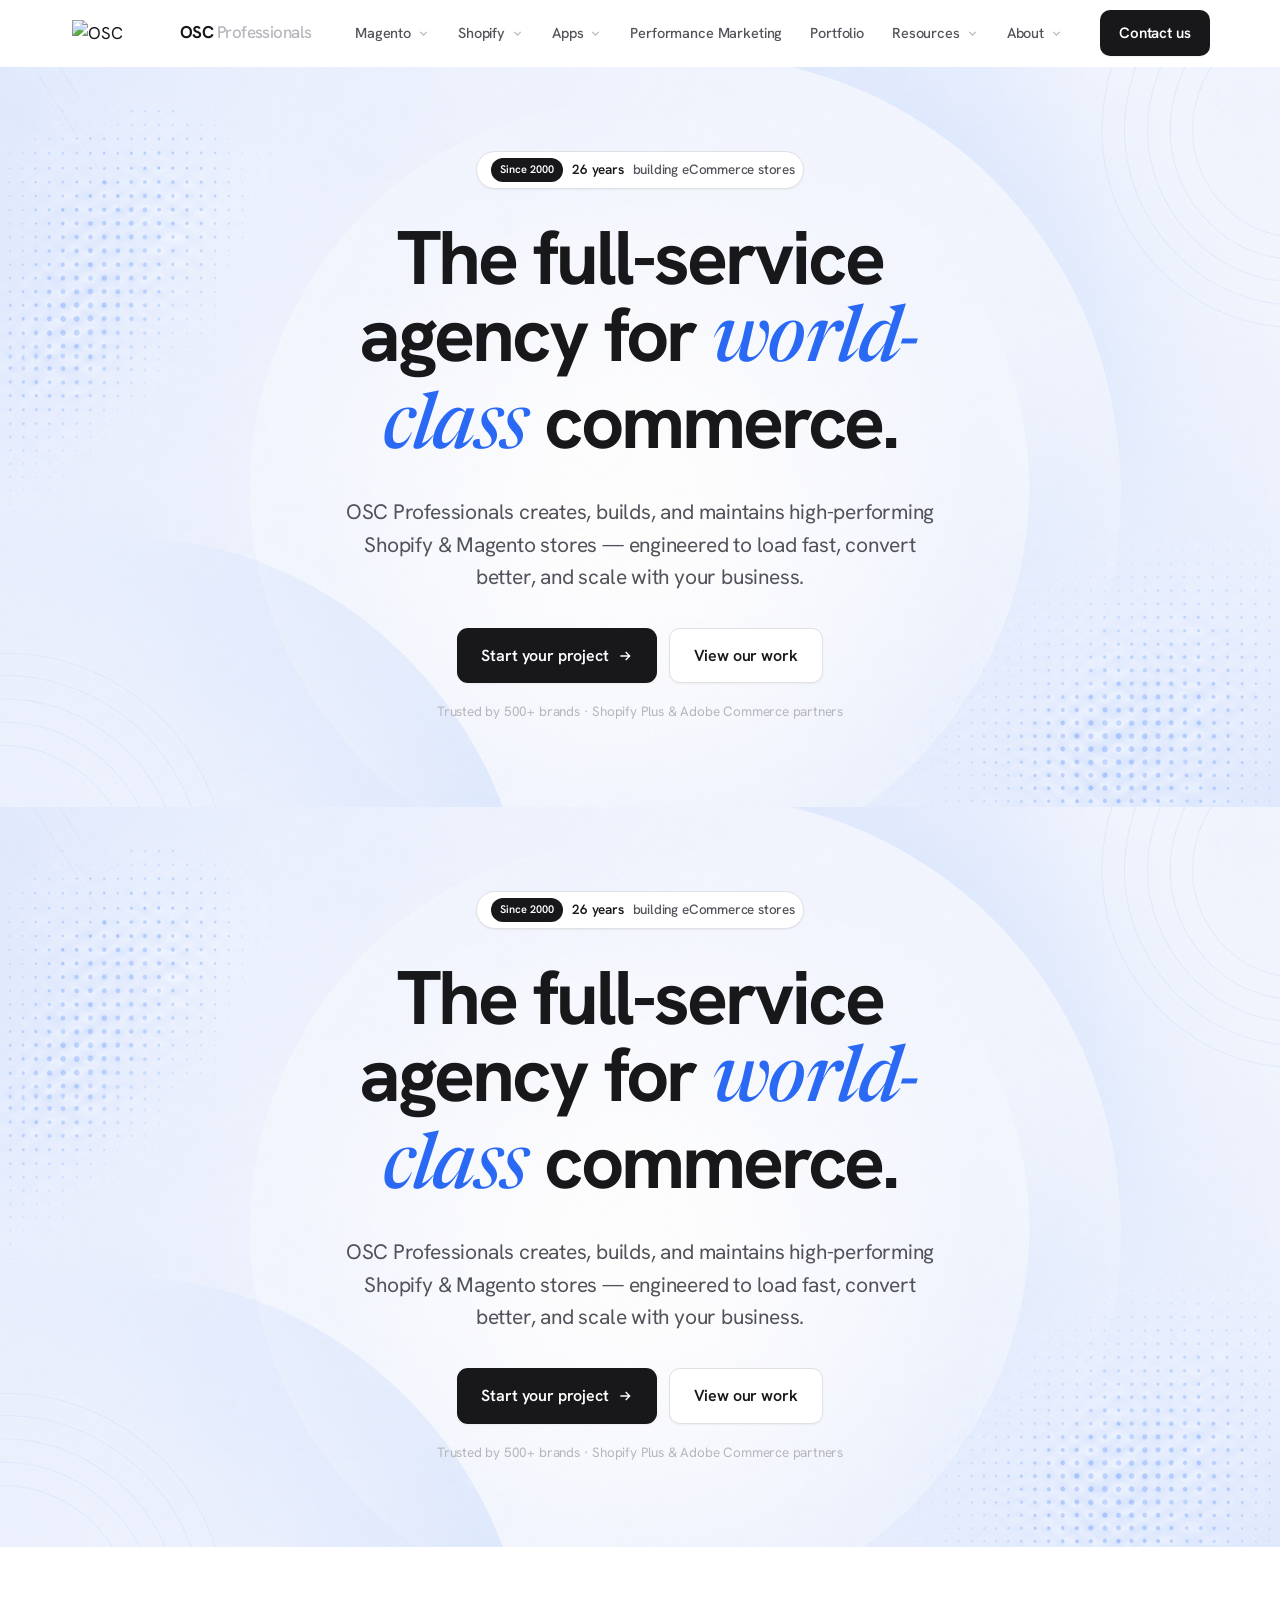
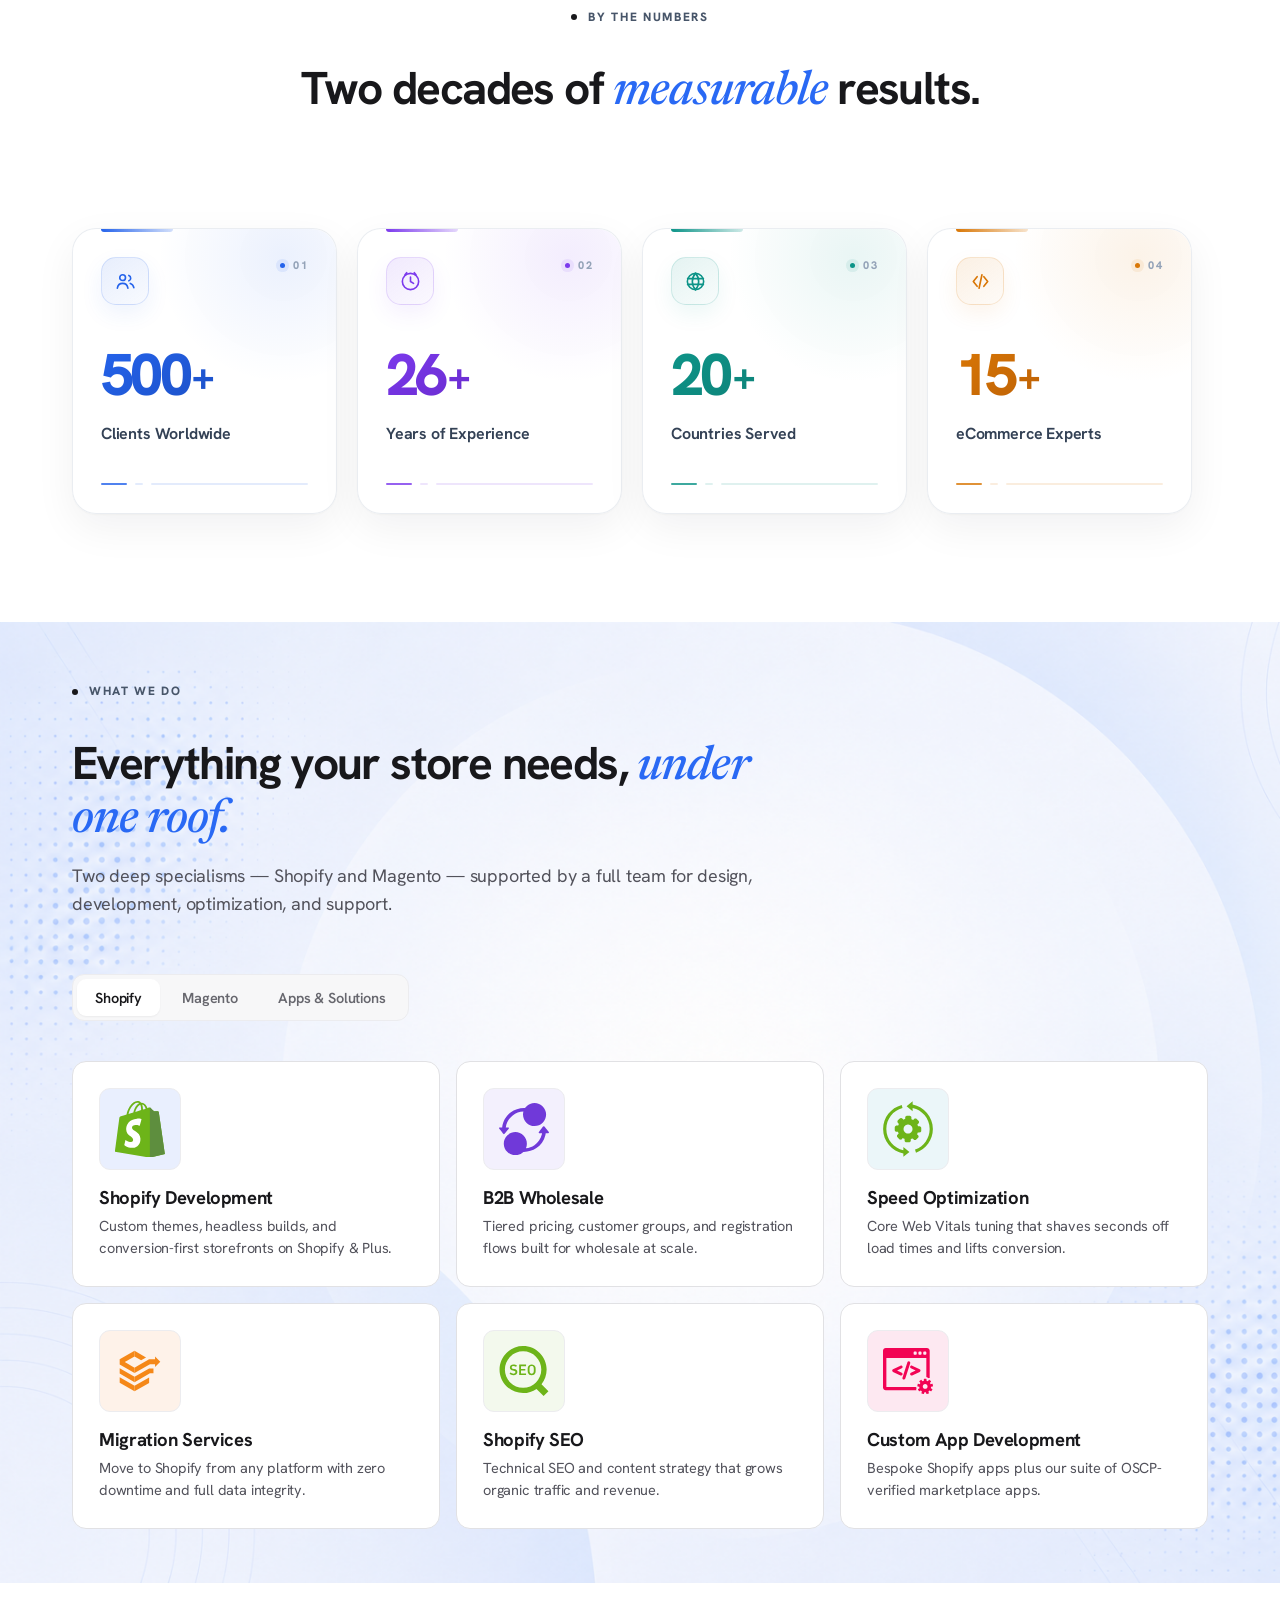
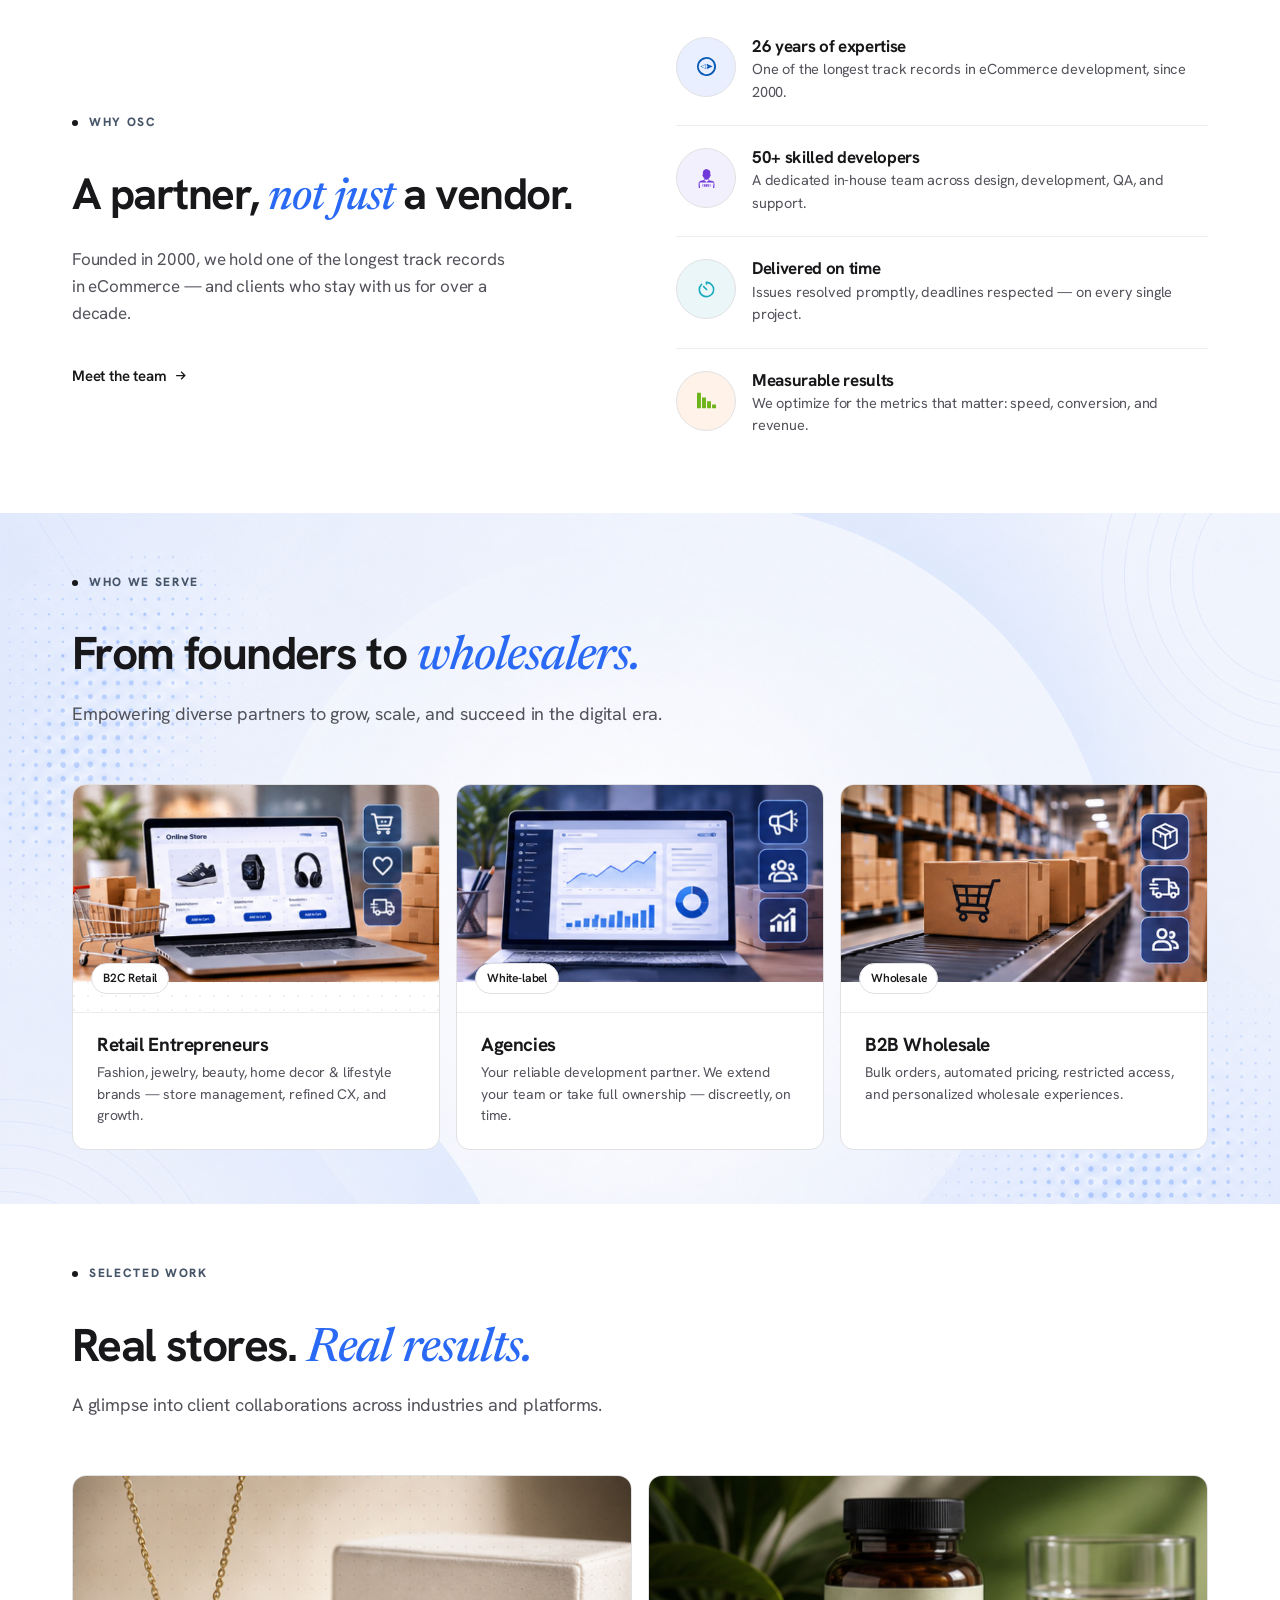
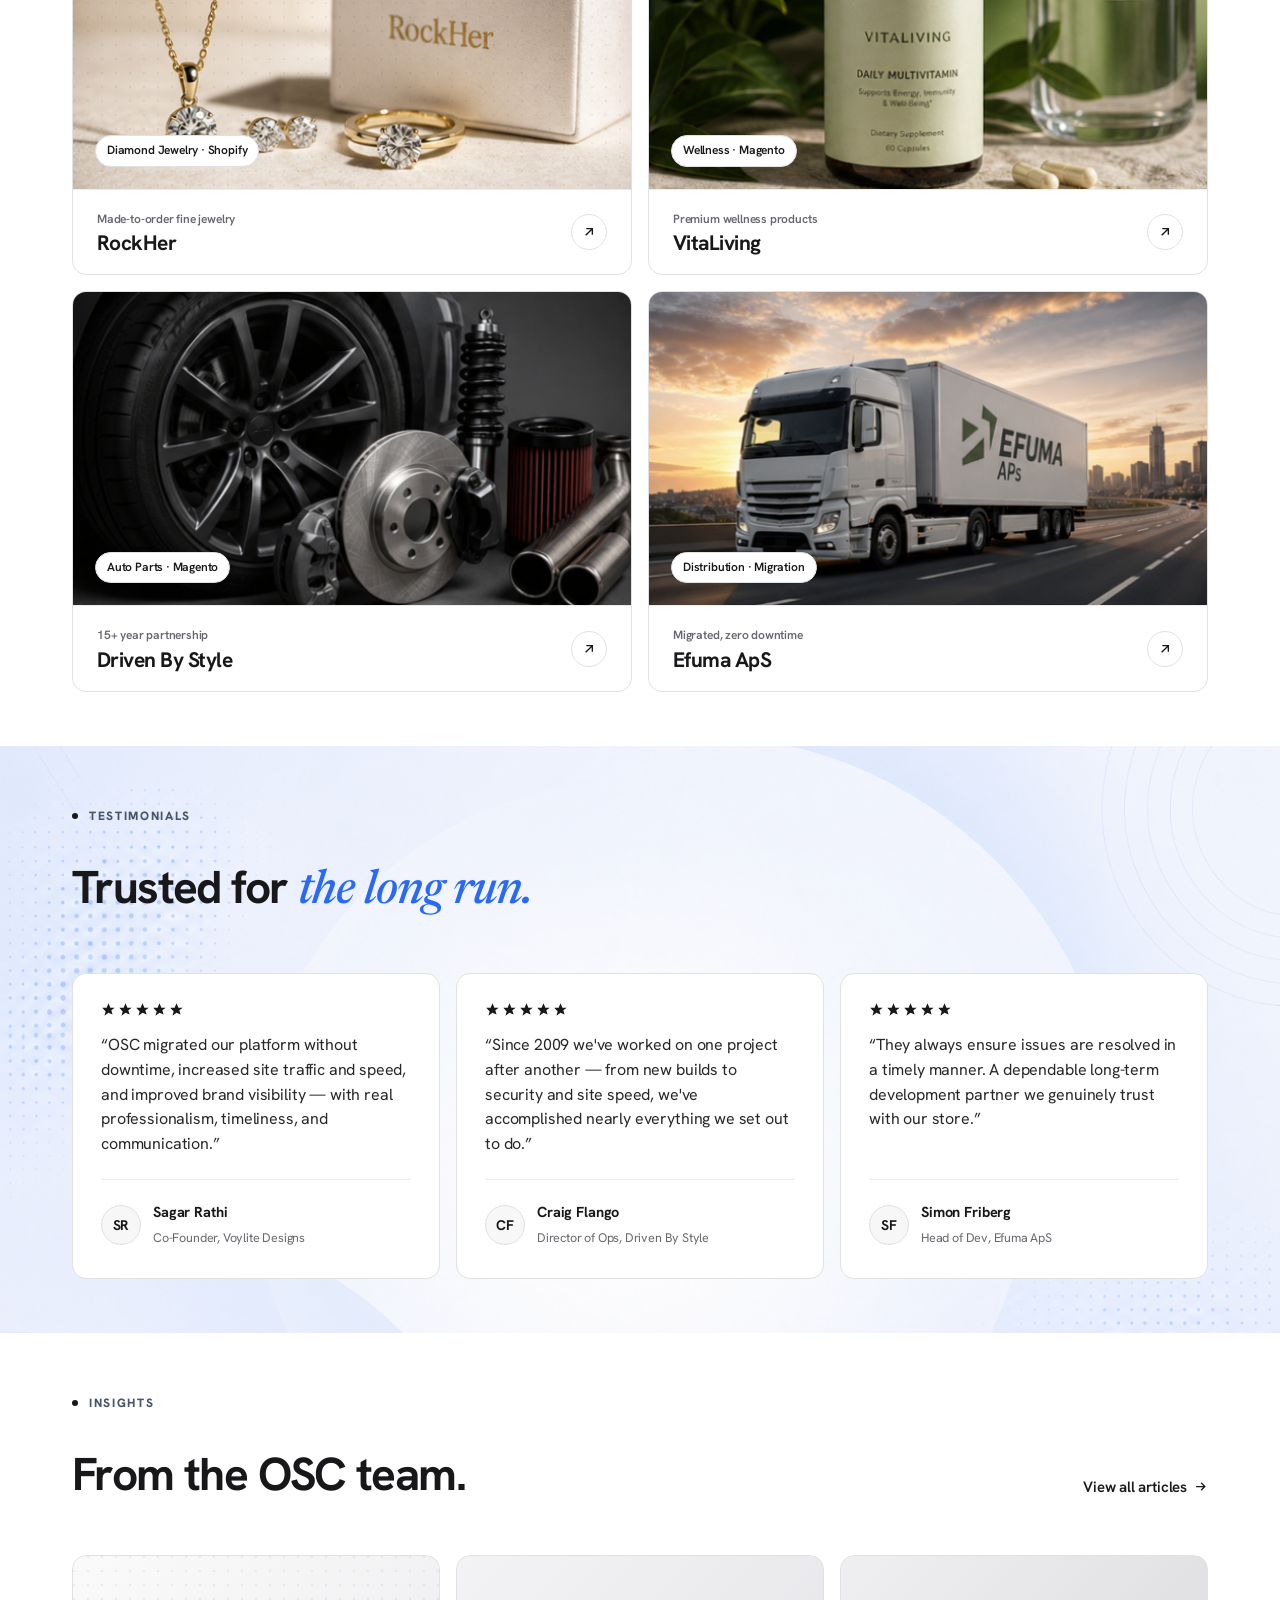
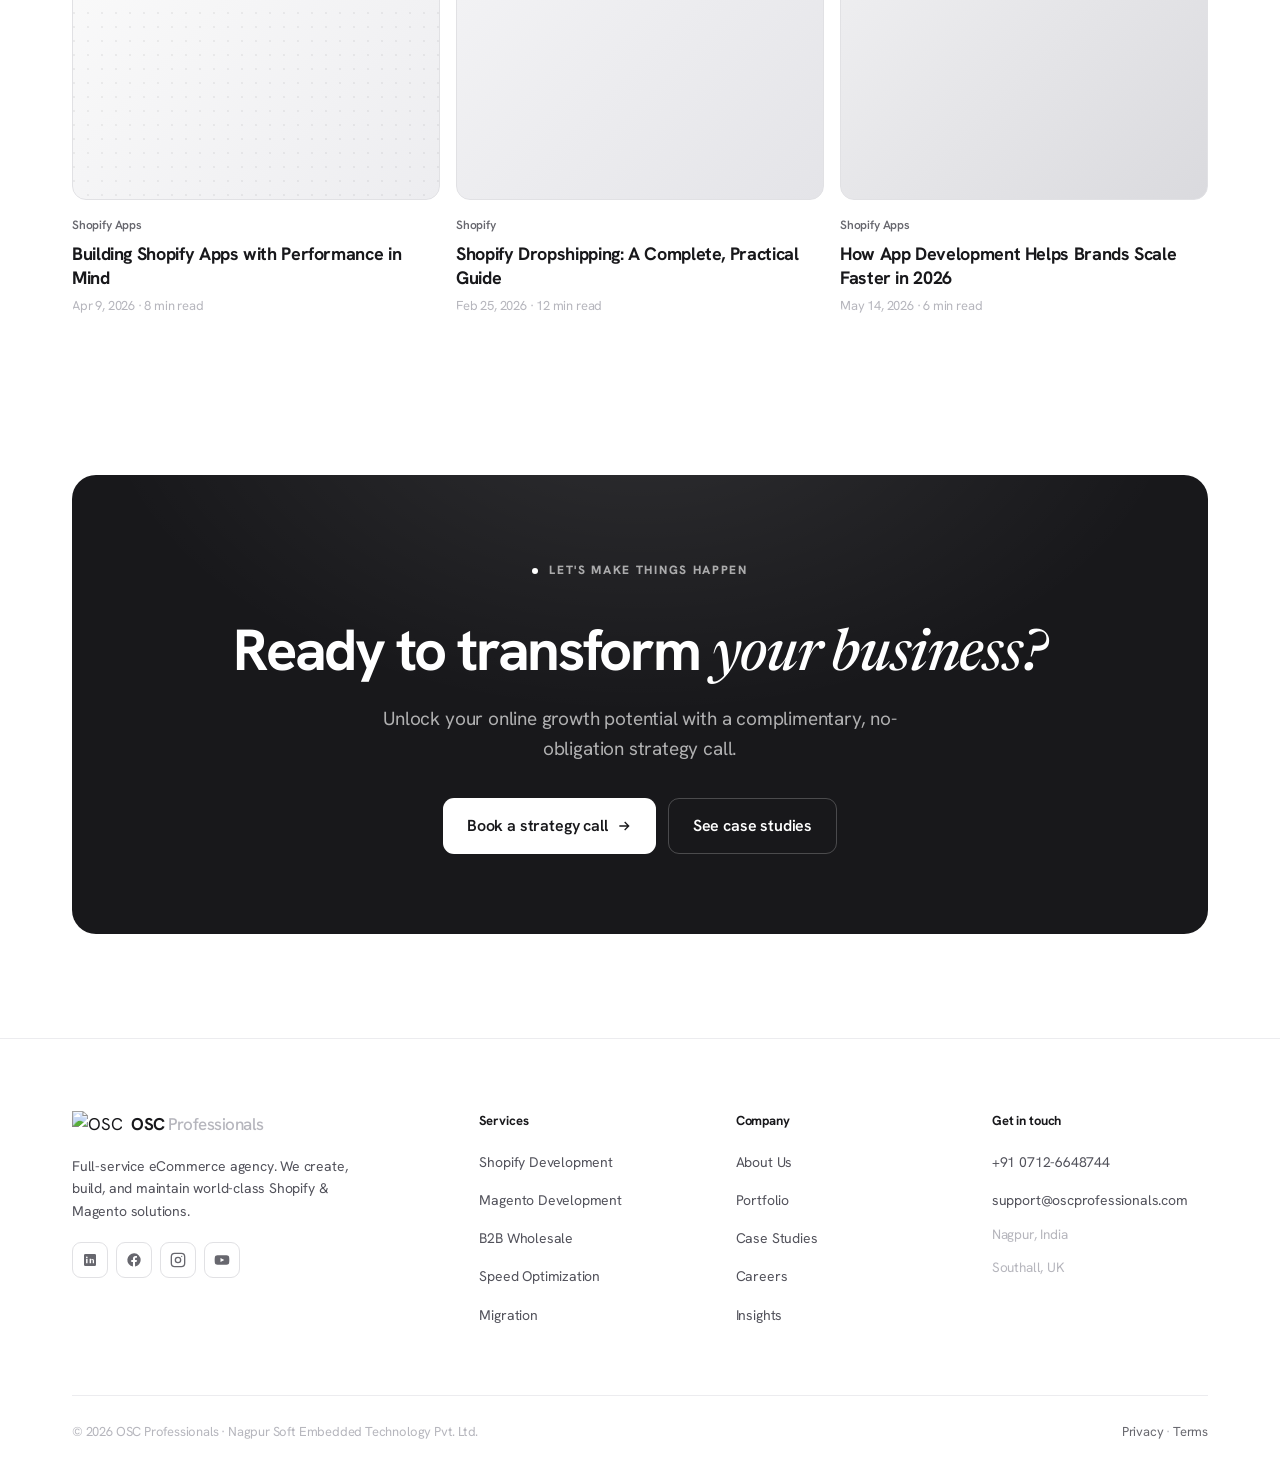
==== commit 6a1daf3a: "Fix HTML section tag syntax in home-clean.html" ====
--- a/home-clean.html
+++ b/home-clean.html
@@ -139,7 +139,7 @@
   </div>
   </section>
 <!-- HERO -->
-<section class="hero1">
+<section class="hero hero1">
   <div class="wrap">
     <span class="pill reveal"><span class="tagn">Since 2000</span><b>26 years</b> building eCommerce&nbsp;stores</span>
     <h1 class="reveal">The full-service agency for <span class="serif">world-class</span> commerce.</h1>
